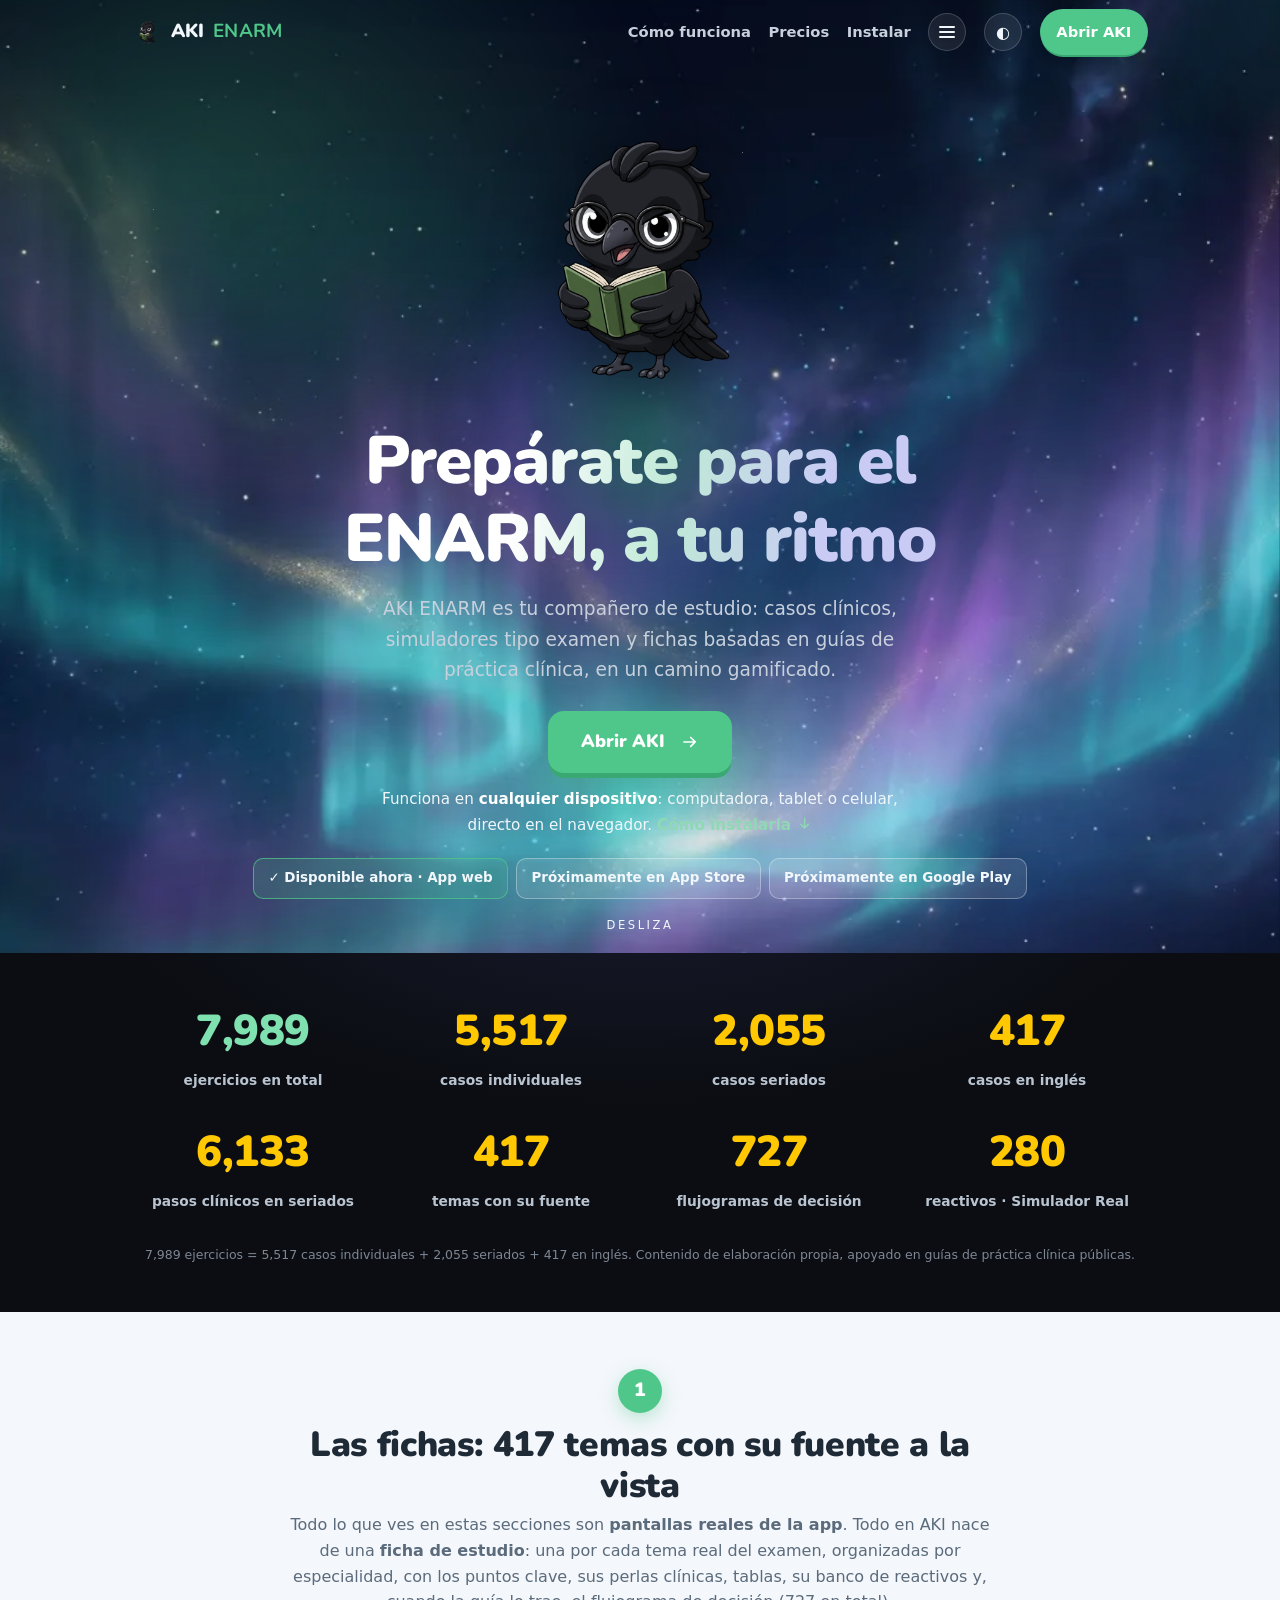
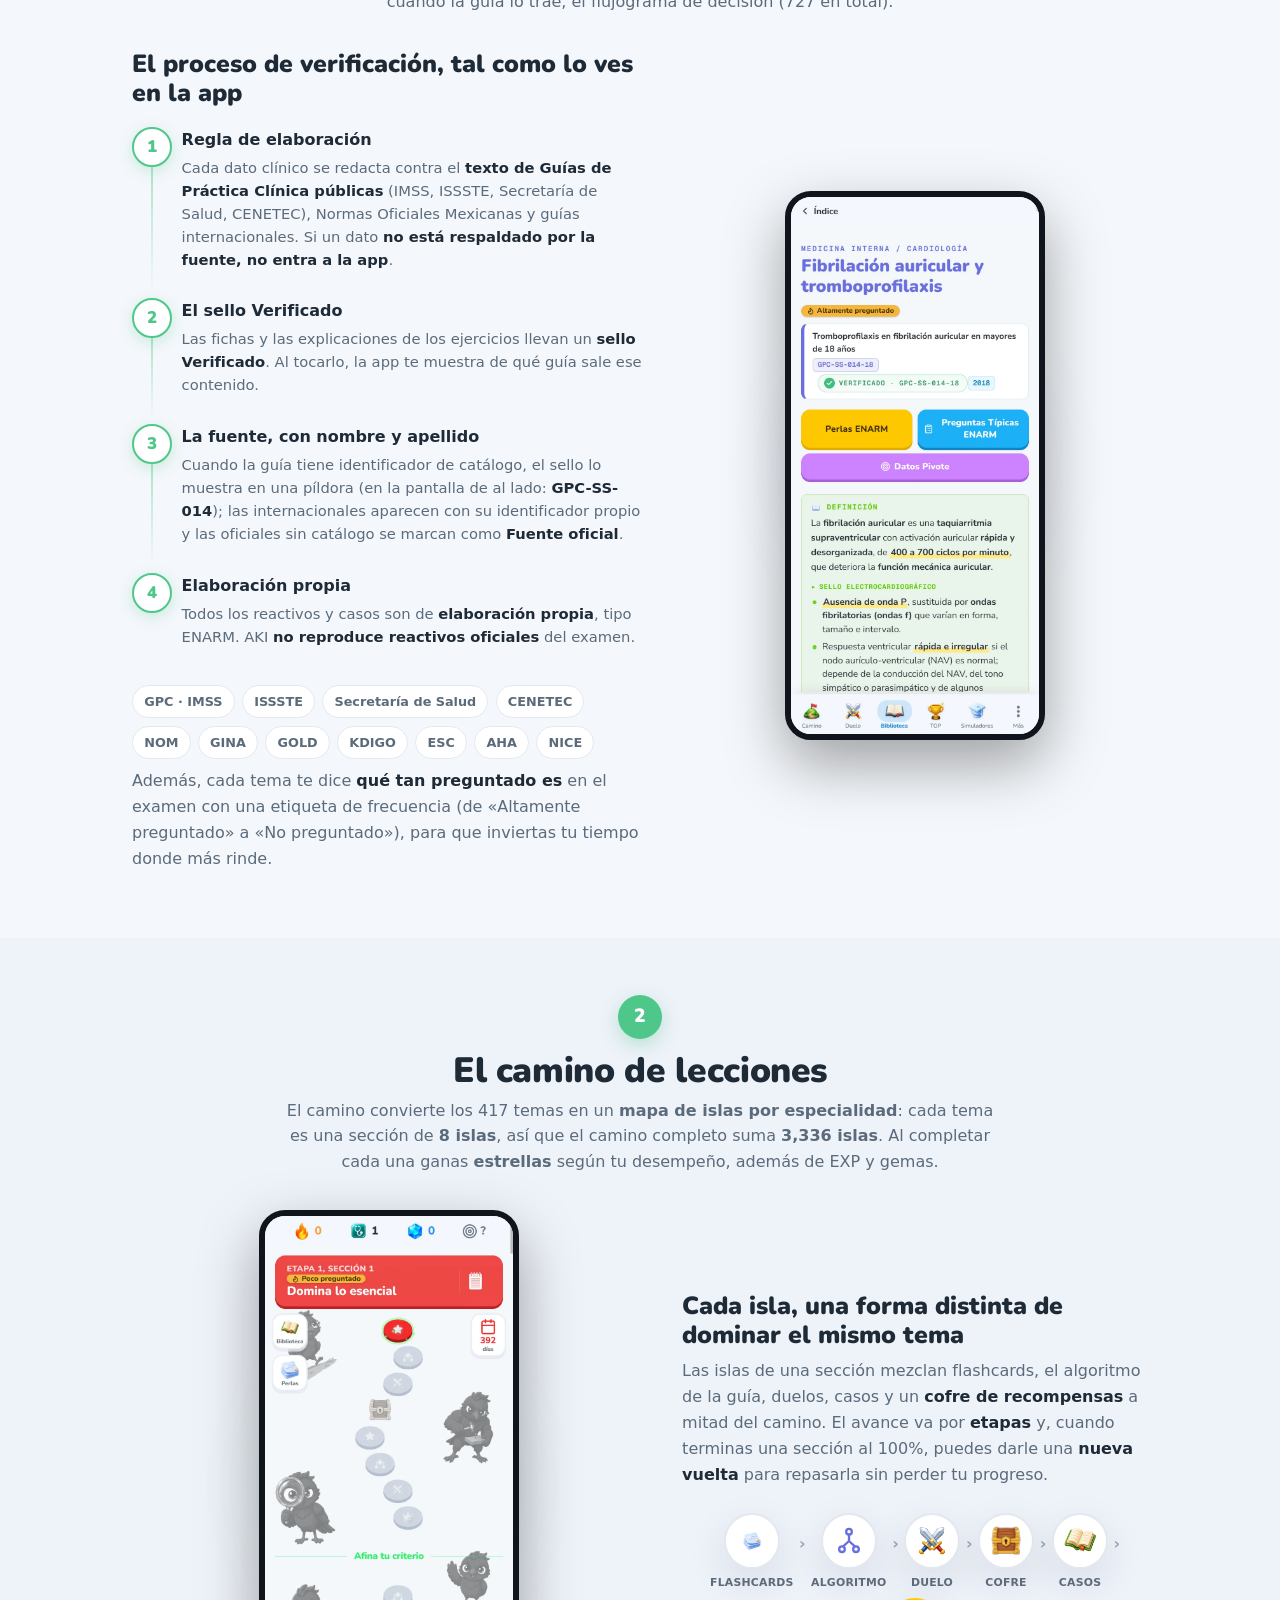
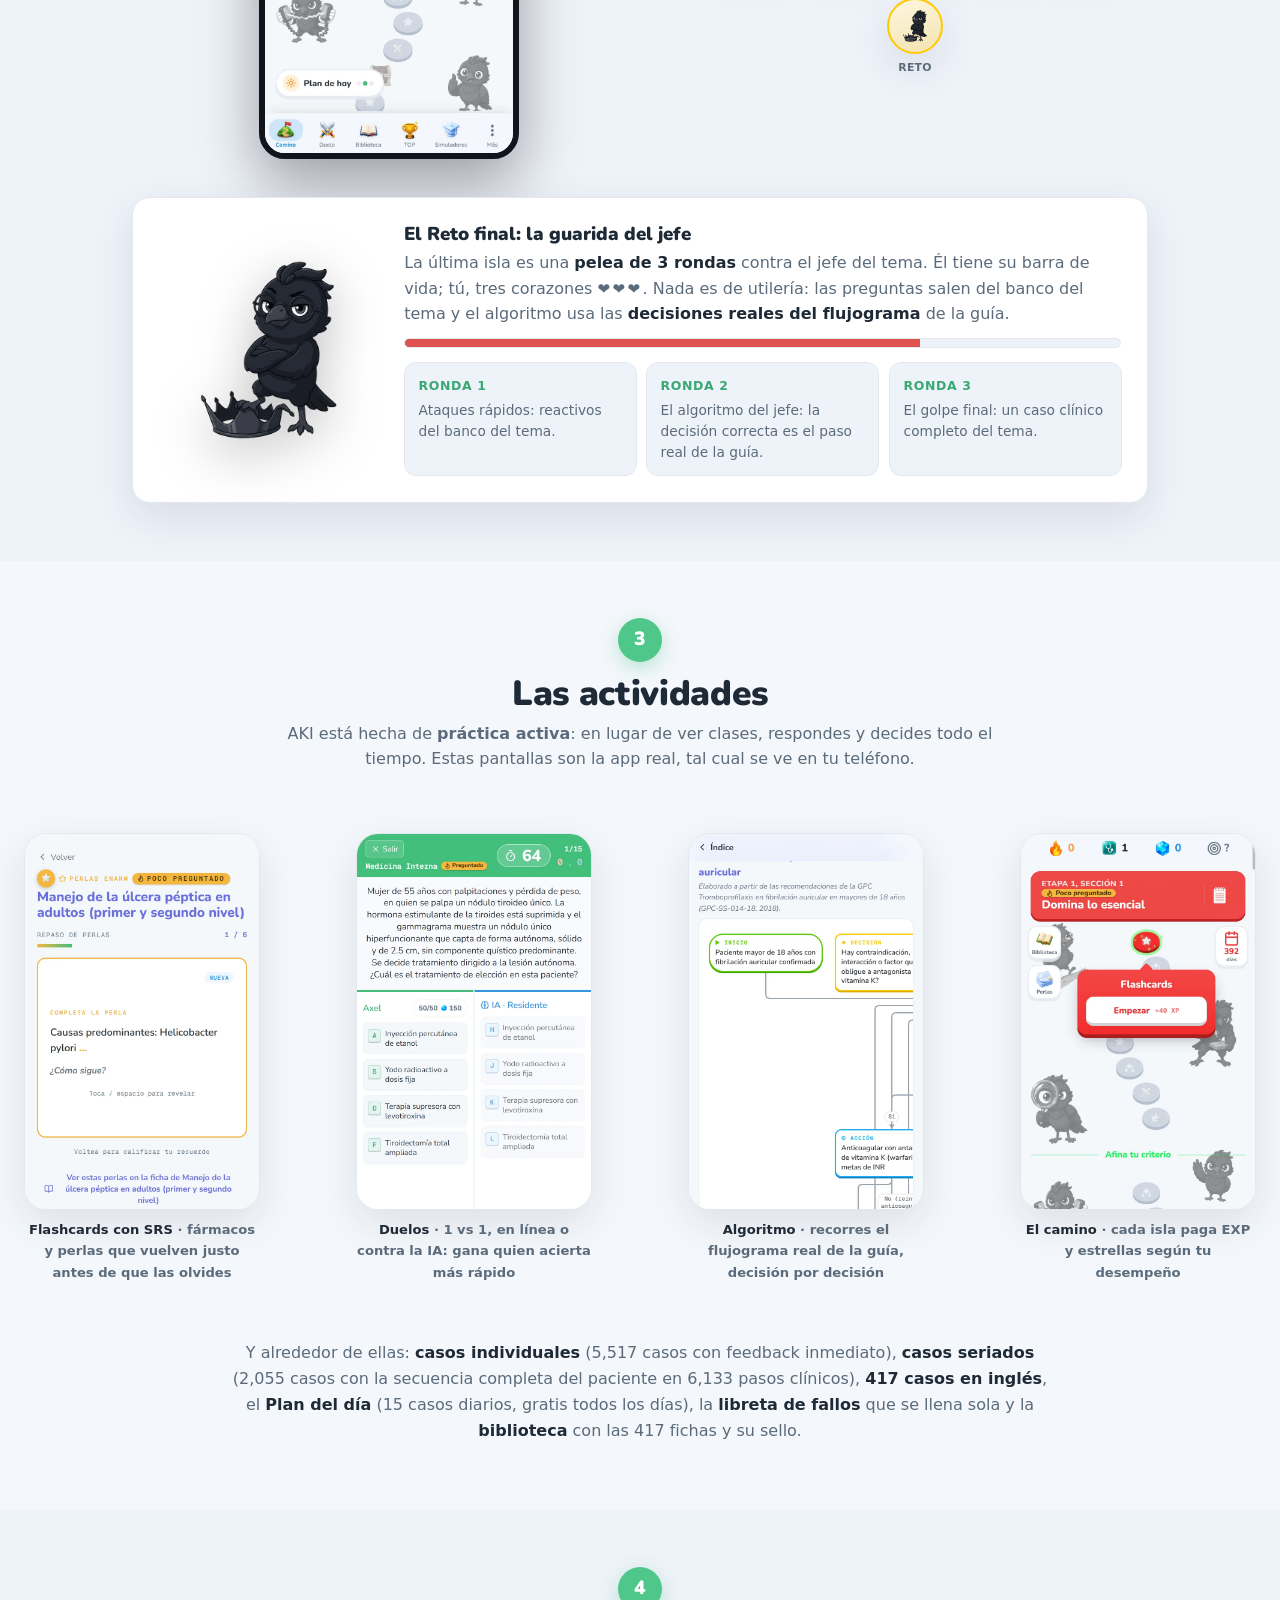
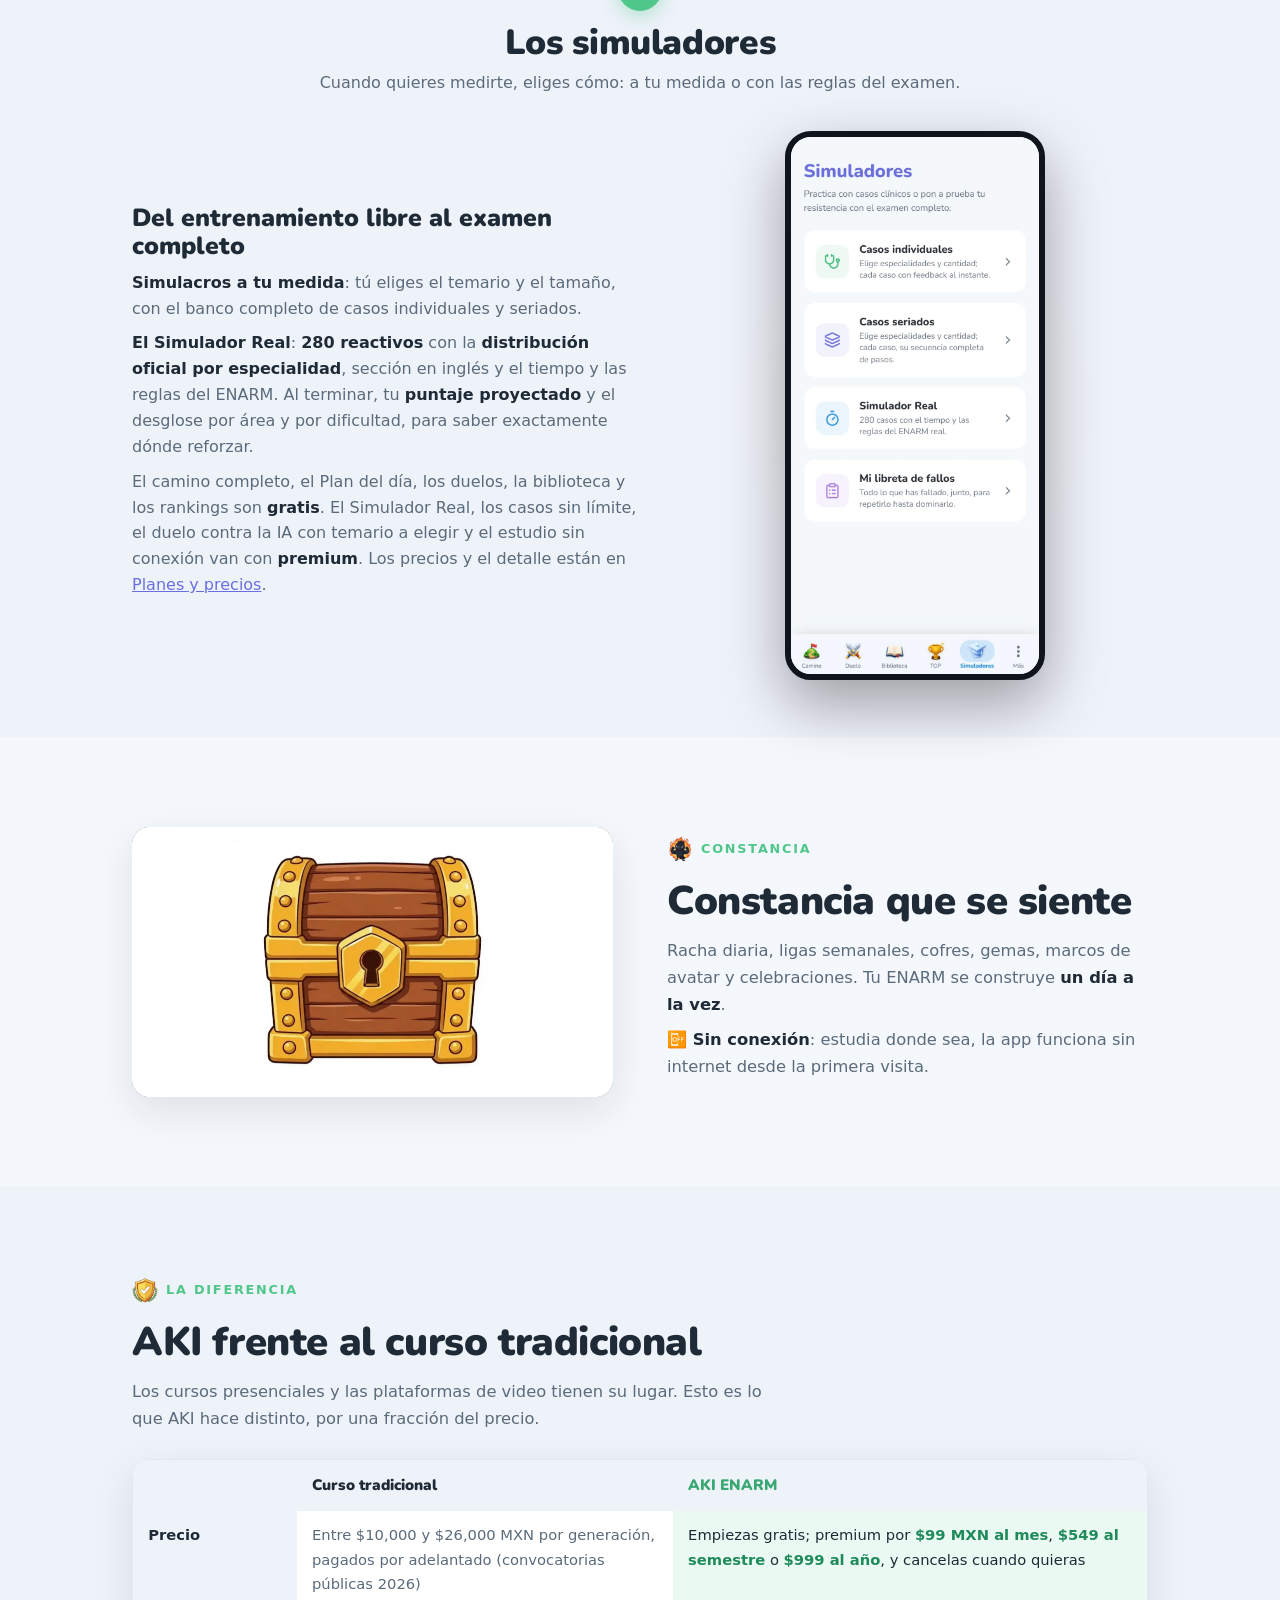
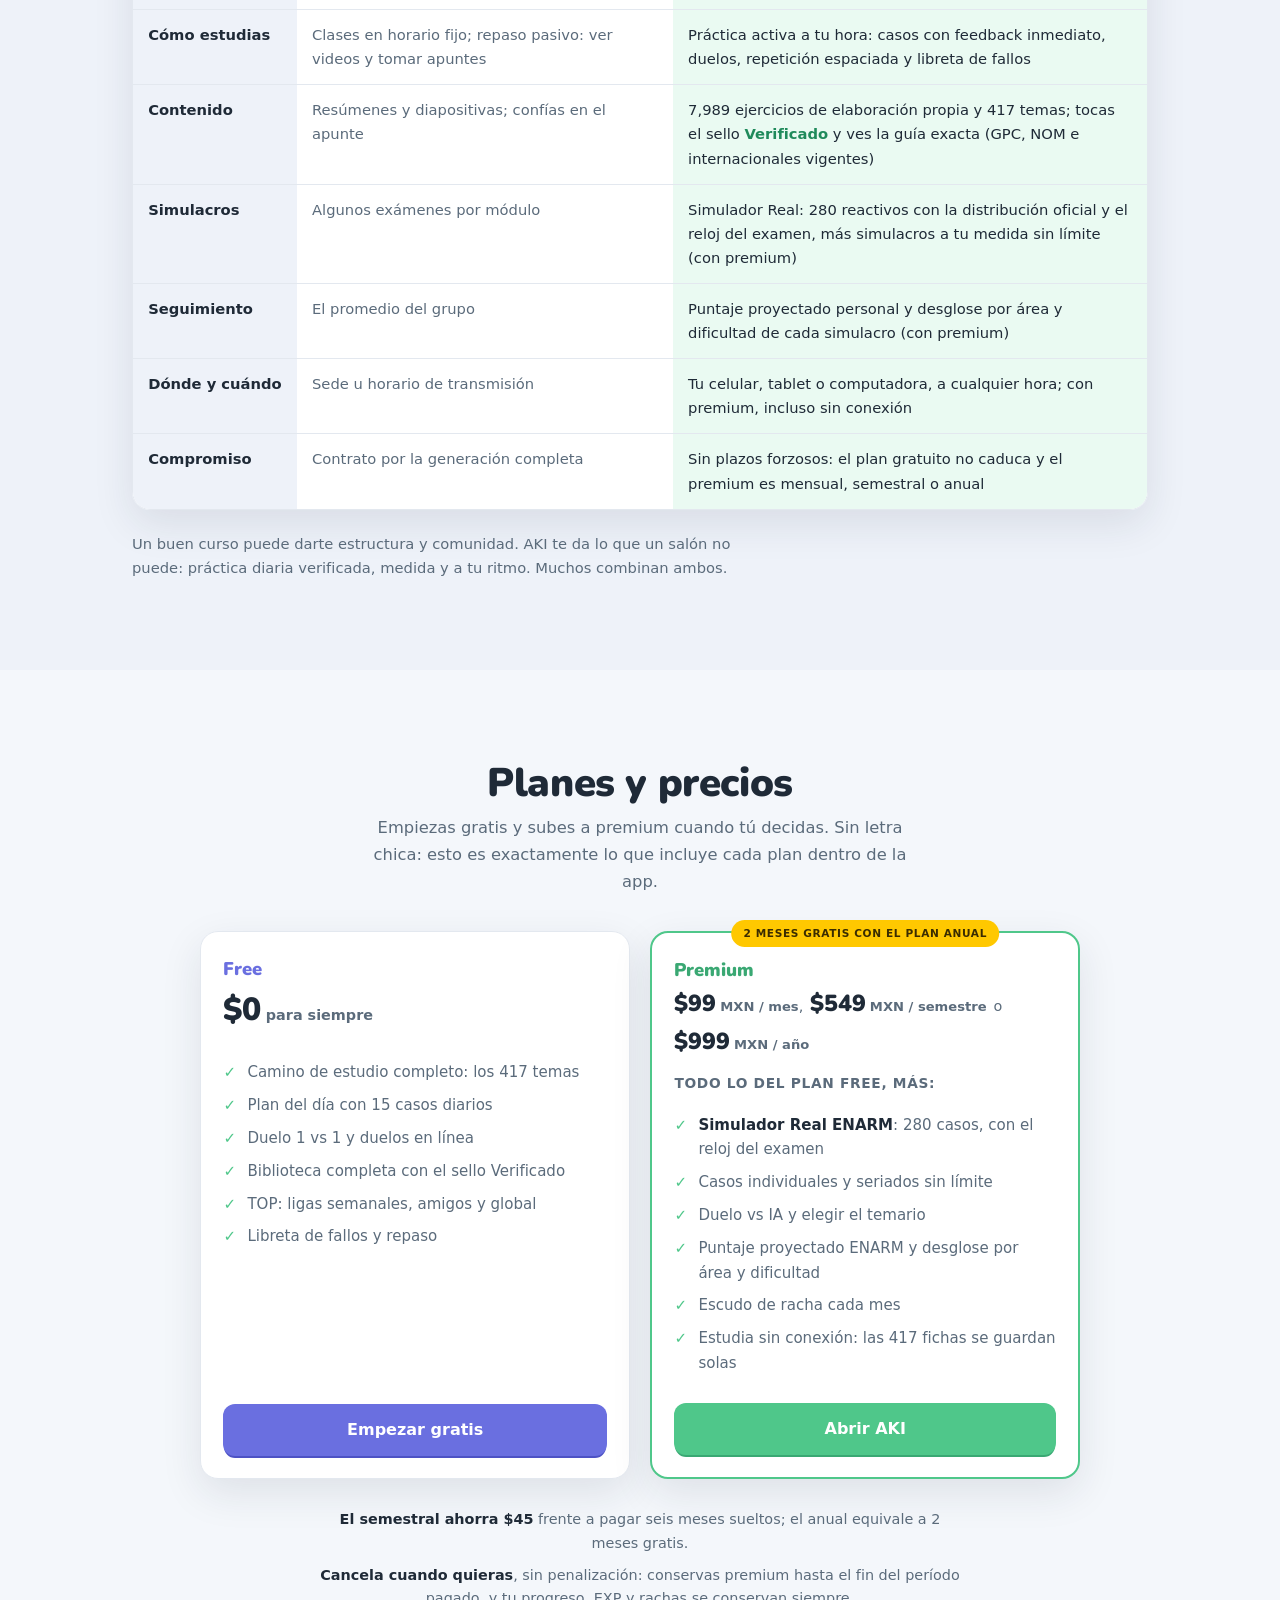
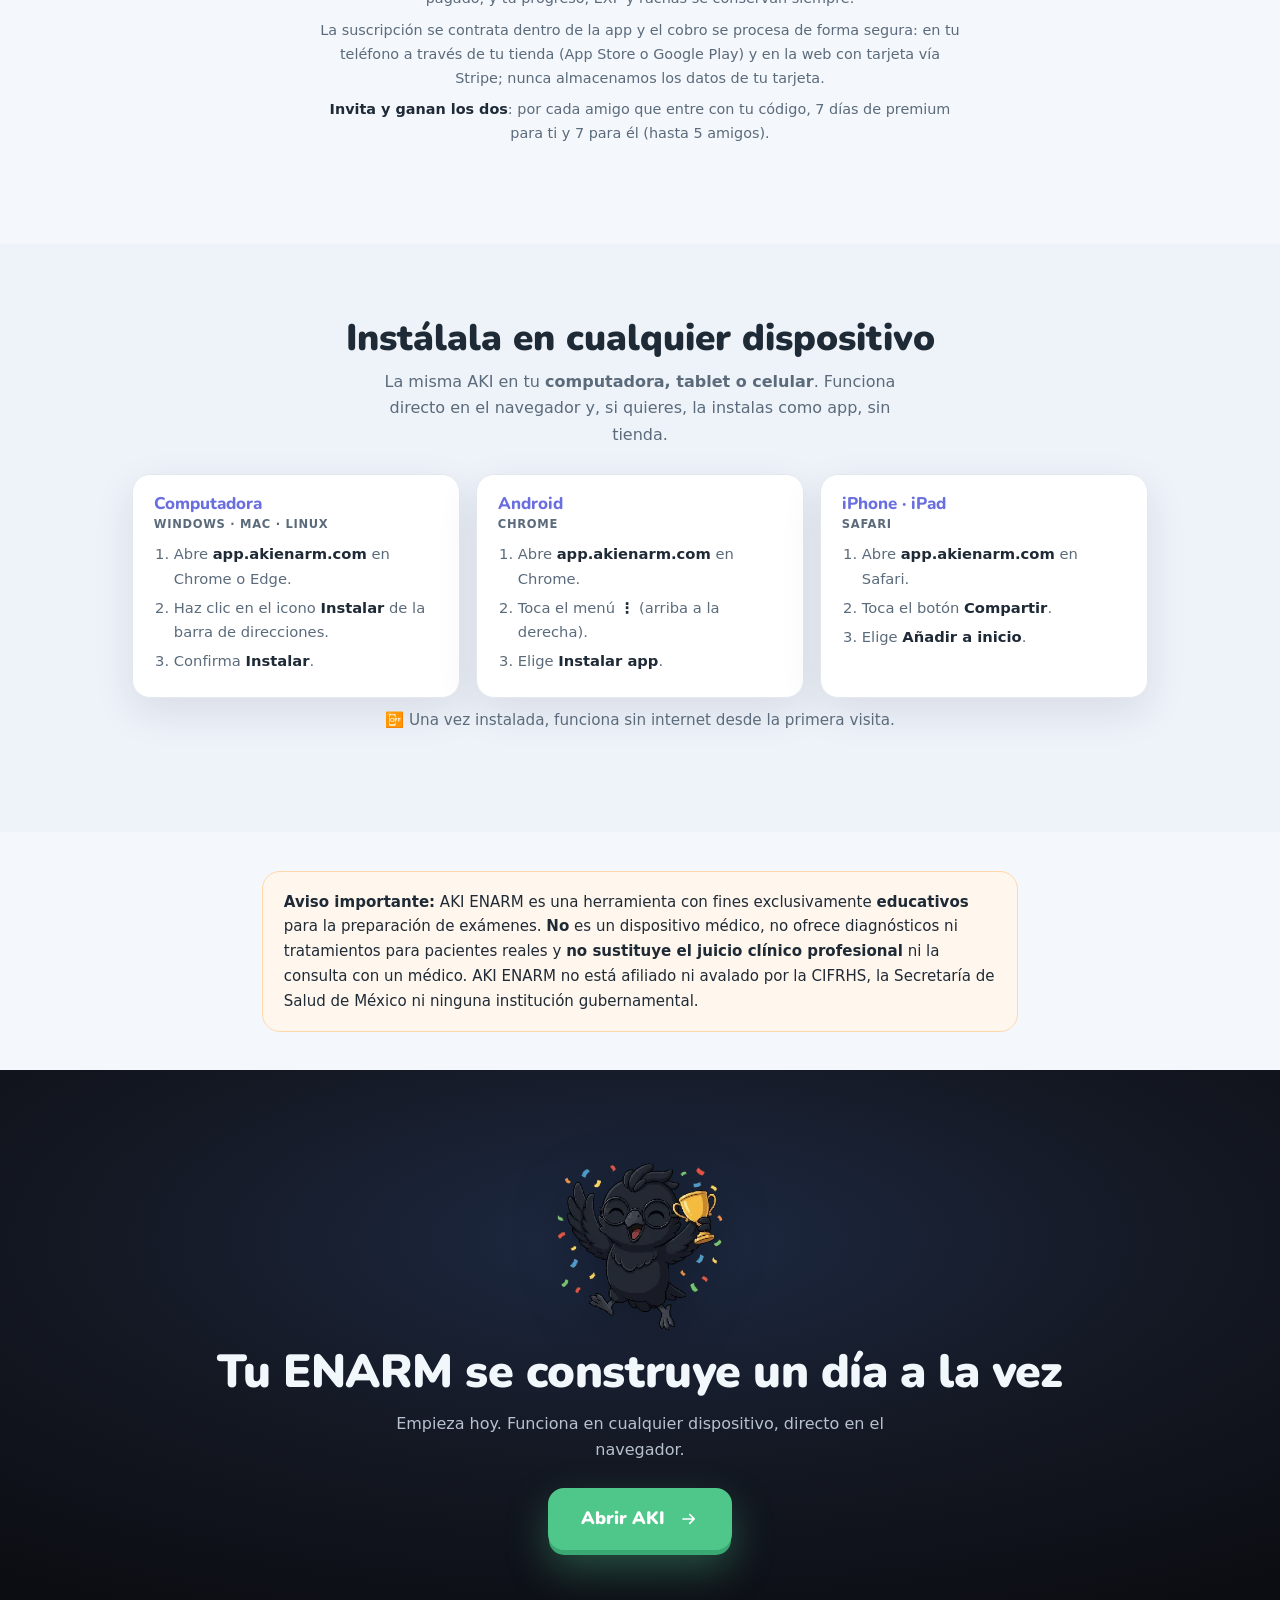
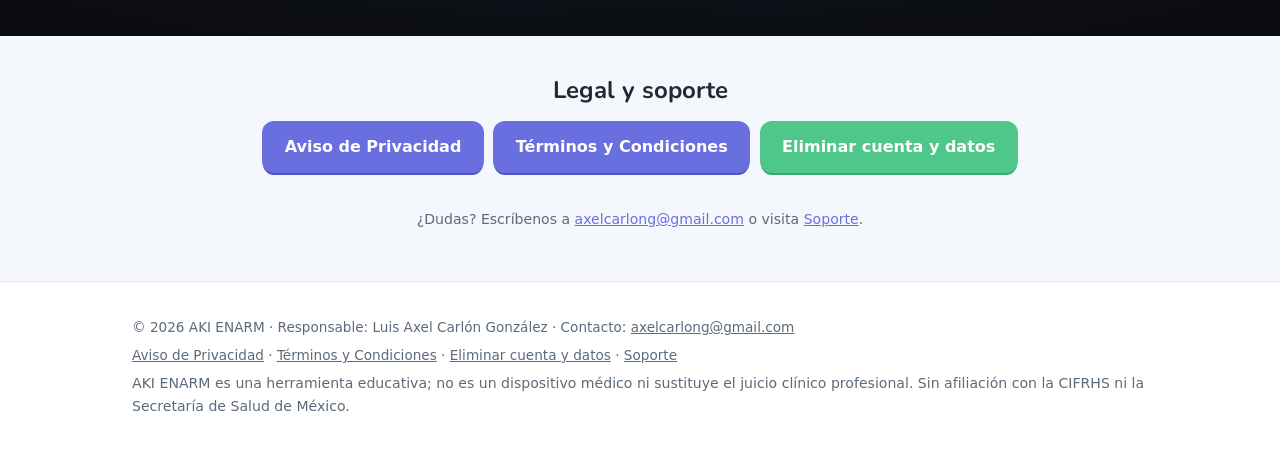
==== index.html @ 88b38cd4 "Fusion home + como-funciona en UN solo apartado (t138, acta de Axel) Su criterio: "quedo mas complet" ====
<!doctype html>
<html lang="es" class="sin-js">
<head>
<meta charset="utf-8">
<meta name="viewport" content="width=device-width, initial-scale=1">
<title>AKI ENARM · Prepárate para el ENARM con casos basados en evidencia</title>
<meta name="description" content="AKI ENARM es una app educativa para preparar el Examen Nacional de Aspirantes a Residencias Médicas (ENARM): 7,989 ejercicios verificados con guías de práctica clínica, simuladores y duelos. Empieza gratis; premium por $99 MXN al mes, $549 al semestre o $999 al año.">
<link rel="canonical" href="https://www.akienarm.com/">
<meta name="theme-color" content="#0b0d12">
<meta property="og:type" content="website">
<meta property="og:site_name" content="AKI ENARM">
<meta property="og:title" content="AKI ENARM · Prepárate para el ENARM, a tu ritmo">
<meta property="og:description" content="Casos clínicos, simuladores tipo examen y fichas basadas en guías de práctica clínica, en un camino gamificado.">
<meta property="og:url" content="https://www.akienarm.com/">
<meta property="og:image" content="https://www.akienarm.com/assets/og-image.jpg">
<meta property="og:image:width" content="1200">
<meta property="og:image:height" content="630">
<meta property="og:locale" content="es_MX">
<meta name="twitter:card" content="summary_large_image">
<meta name="twitter:title" content="AKI ENARM · Prepárate para el ENARM, a tu ritmo">
<meta name="twitter:description" content="Casos clínicos, simuladores tipo examen y fichas basadas en guías de práctica clínica, en un camino gamificado.">
<meta name="twitter:image" content="https://www.akienarm.com/assets/og-image.jpg">
<link rel="icon" href="/assets/favicon-48.png" type="image/png">
<link rel="apple-touch-icon" href="/assets/apple-touch-icon.png">
<link rel="preconnect" href="https://fonts.googleapis.com">
<link rel="preconnect" href="https://fonts.gstatic.com" crossorigin>
<link rel="stylesheet" href="https://fonts.googleapis.com/css2?family=Nunito:wght@800;900&display=swap" media="print" onload="this.media='all'">
<noscript><link rel="stylesheet" href="https://fonts.googleapis.com/css2?family=Nunito:wght@800;900&display=swap"></noscript>
<link rel="stylesheet" href="/styles.css">
<link rel="preload" as="image" href="/assets/aki-hero.webp" fetchpriority="high">
<script type="application/ld+json">
{
  "@context": "https://schema.org",
  "@type": "SoftwareApplication",
  "name": "AKI ENARM",
  "url": "https://www.akienarm.com/",
  "applicationCategory": "EducationalApplication",
  "operatingSystem": "Web",
  "inLanguage": "es-MX",
  "description": "App educativa para preparar el ENARM con casos clínicos, simuladores y fichas basadas en guías de práctica clínica. Plan gratuito; premium por $99 MXN al mes, $549 MXN al semestre o $999 MXN al año.",
  "author": { "@type": "Person", "name": "Luis Axel Carlón González", "email": "axelcarlong@gmail.com" },
  "offers": [
    { "@type": "Offer", "name": "Plan gratuito", "price": "0", "priceCurrency": "MXN", "description": "Camino de estudio con 417 temas, Plan del día con 15 casos diarios, duelos, biblioteca, rankings y libreta de fallos." },
    { "@type": "Offer", "name": "AKI Premium mensual", "price": "99", "priceCurrency": "MXN", "description": "Suscripción mensual: Simulador Real de 280 casos, casos sin límite, duelo vs IA, puntaje proyectado, escudo de racha y estudio sin conexión." },
    { "@type": "Offer", "name": "AKI Premium semestral", "price": "549", "priceCurrency": "MXN", "description": "Suscripción semestral: ahorra $45 MXN frente a seis meses del plan mensual." },
    { "@type": "Offer", "name": "AKI Premium anual", "price": "999", "priceCurrency": "MXN", "description": "Suscripción anual (equivale a 2 meses gratis frente al plan mensual)." }
  ]
}
</script>
</head>
<body>
<a class="skip-link" href="#contenido">Saltar al contenido</a>
<header class="site"><div class="wrap">
  <a class="brand" href="/"><img src="/assets/favicon-48.png" alt="" width="30" height="30">AKI <b>ENARM</b></a>
  <nav class="site">
    <a class="solo-desktop" href="#fichas">Cómo funciona</a>
    <a class="solo-desktop" href="#planes">Precios</a>
    <a class="solo-desktop" href="#instalar">Instalar</a>
    <div class="menu-soporte" id="menuSoporte">
      <button class="menu-btn" id="menuSoporteBtn" type="button" aria-haspopup="true" aria-expanded="false" aria-label="Menú del sitio"><span class="ham" aria-hidden="true"><i></i><i></i><i></i></span></button>
      <div class="menu-lista" role="menu" aria-label="Menú del sitio">
        <a role="menuitem" href="/#fichas">Cómo funciona</a>
        <a role="menuitem" href="/#planes">Precios</a>
        <a role="menuitem" href="/#instalar">Instalar</a>
        <div class="menu-sep" role="separator" aria-hidden="true"></div>
        <a role="menuitem" href="/soporte">Soporte</a>
        <a role="menuitem" href="/privacidad">Aviso de Privacidad</a>
        <a role="menuitem" href="/terminos">Términos y Condiciones</a>
        <a role="menuitem" href="/borrar-datos">Eliminar cuenta y datos</a>
      </div>
    </div>
    <button class="tema-btn" id="temaBtn" type="button" aria-label="Cambiar tema claro u oscuro">◐</button>
    <a class="cta-header" href="https://app.akienarm.com" target="_blank" rel="noopener">Abrir AKI</a>
  </nav>
  <div class="progreso" id="progreso"></div>
</div></header>

<main id="contenido">
  <!-- ============ HERO ============ -->
  <section class="hero" id="inicio">
    <img class="hero-nebulosa" id="nebulosa" alt="" aria-hidden="true" width="1920" height="815"
      src="/assets/nebulosa-960.webp"
      srcset="/assets/nebulosa-960.webp 960w, /assets/nebulosa-1920.webp 1920w"
      sizes="100vw" fetchpriority="low" decoding="async">
    <div class="hero-aurora"></div>
    <div class="hero-estrellas"></div>
    <div class="hero-particulas" aria-hidden="true">
      <i style="left:12%;width:5px;height:5px;background:rgba(255,255,255,.55);animation-duration:7.5s;animation-delay:0s"></i>
      <i style="left:22%;width:4px;height:4px;background:rgba(79,199,138,.55);animation-duration:9s;animation-delay:1.5s"></i>
      <i style="left:34%;width:6px;height:6px;background:rgba(106,111,224,.5);animation-duration:8s;animation-delay:.6s"></i>
      <i style="left:52%;width:3px;height:3px;background:rgba(255,255,255,.5);animation-duration:10s;animation-delay:2.2s"></i>
      <i style="left:68%;width:5px;height:5px;background:rgba(255,200,0,.45);animation-duration:8.5s;animation-delay:1s"></i>
      <i style="left:81%;width:4px;height:4px;background:rgba(106,111,224,.5);animation-duration:9.5s;animation-delay:.3s"></i>
      <i style="left:91%;width:3px;height:3px;background:rgba(255,255,255,.45);animation-duration:7s;animation-delay:2.8s"></i>
    </div>
    <div class="hero-glow"></div>
    <div class="hero-cursor-glow" id="cursorGlow" aria-hidden="true"></div>
    <div class="hero-contenido">
      <div class="hero-aki-wrap" id="akiWrap"><img class="hero-aki" src="/assets/aki-hero.webp" alt="AKI, la mascota de AKI ENARM" width="750" height="1000" fetchpriority="high"></div>
      <h1>Prepárate para el ENARM, a tu ritmo</h1>
      <p class="tag">AKI ENARM es tu compañero de estudio: casos clínicos, simuladores tipo examen y fichas basadas en guías de práctica clínica, en un camino gamificado.</p>
      <div class="hero-acciones">
        <a class="btn-hero" href="https://app.akienarm.com" target="_blank" rel="noopener">Abrir AKI<svg class="arr" viewBox="0 0 24 24" aria-hidden="true"><path d="M4 12h14m-5-6 6 6-6 6" fill="none" stroke="currentColor" stroke-width="2.2" stroke-linecap="round" stroke-linejoin="round"/></svg></a>
        <p class="anydev">Funciona en <b>cualquier dispositivo</b>: computadora, tablet o celular, directo en el navegador. <button class="jump" type="button" id="irInstalar">Cómo instalarla<svg class="arr" viewBox="0 0 24 24" aria-hidden="true"><path d="M12 4v14m-6-5 6 6 6-6" fill="none" stroke="currentColor" stroke-width="2.2" stroke-linecap="round" stroke-linejoin="round"/></svg></button></p>
        <div class="stores">
          <a class="store live" href="https://app.akienarm.com" target="_blank" rel="noopener">✓ Disponible ahora · App web</a>
          <span>Próximamente en App Store</span>
          <span>Próximamente en Google Play</span>
        </div>
      </div>
    </div>
    <div class="hero-cue" aria-hidden="true">Desliza</div>
  </section>

  <!-- ============ CIFRAS VERIFICADAS ============ -->
  <section class="cifras" aria-label="Cifras de contenido">
    <div class="wrap">
      <div class="cifra reveal cifra-total" style="--i:0"><b class="contador" data-fin="7989">0</b><span>ejercicios en total</span></div>
      <div class="cifra reveal" style="--i:1"><b class="contador" data-fin="5517">0</b><span>casos individuales</span></div>
      <div class="cifra reveal" style="--i:2"><b class="contador" data-fin="2055">0</b><span>casos seriados</span></div>
      <div class="cifra reveal" style="--i:3"><b class="contador" data-fin="417">0</b><span>casos en inglés</span></div>
      <div class="cifra reveal" style="--i:1"><b class="contador" data-fin="6133">0</b><span>pasos clínicos en seriados</span></div>
      <div class="cifra reveal" style="--i:2"><b class="contador" data-fin="417">0</b><span>temas con su fuente</span></div>
      <div class="cifra reveal" style="--i:3"><b class="contador" data-fin="727">0</b><span>flujogramas de decisión</span></div>
      <div class="cifra reveal" style="--i:4"><b class="contador" data-fin="280">0</b><span>reactivos · Simulador Real</span></div>
      <p class="nota reveal" style="--i:5">7,989 ejercicios = 5,517 casos individuales + 2,055 seriados + 417 en inglés. Contenido de elaboración propia, apoyado en guías de práctica clínica públicas.</p>
    </div>
  </section>

  <!-- ============ CÓMO FUNCIONA (t138: fusión de /como-funciona al home; pantallas reales) ============ -->
  <section class="cf-seccion" id="fichas">
    <span id="verificado" aria-hidden="true"></span>
    <div class="wrap">
      <div class="cf-kicker reveal">
        <span class="num" aria-hidden="true">1</span>
        <h2>Las fichas: 417 temas con su fuente a la vista</h2>
        <p>Todo lo que ves en estas secciones son <strong>pantallas reales de la app</strong>. Todo en AKI nace de una <strong>ficha de estudio</strong>: una por cada tema real del examen, organizadas por especialidad, con los puntos clave, sus perlas clínicas, tablas, su banco de reactivos y, cuando la guía lo trae, el flujograma de decisión (727 en total).</p>
      </div>
      <div class="cf-dual">
        <div class="cf-texto">
          <h3>El proceso de verificación, tal como lo ves en la app</h3>
          <ol class="cf-pasos">
            <li class="reveal"><span class="n" aria-hidden="true">1</span>
              <h4>Regla de elaboración</h4>
              <p>Cada dato clínico se redacta contra el <strong>texto de Guías de Práctica Clínica públicas</strong> (IMSS, ISSSTE, Secretaría de Salud, CENETEC), Normas Oficiales Mexicanas y guías internacionales. Si un dato <strong>no está respaldado por la fuente, no entra a la app</strong>.</p>
            </li>
            <li class="reveal" style="--i:1"><span class="n" aria-hidden="true">2</span>
              <h4>El sello Verificado</h4>
              <p>Las fichas y las explicaciones de los ejercicios llevan un <strong>sello Verificado</strong>. Al tocarlo, la app te muestra de qué guía sale ese contenido.</p>
            </li>
            <li class="reveal" style="--i:2"><span class="n" aria-hidden="true">3</span>
              <h4>La fuente, con nombre y apellido</h4>
              <p>Cuando la guía tiene identificador de catálogo, el sello lo muestra en una píldora (en la pantalla de al lado: <strong>GPC-SS-014</strong>); las internacionales aparecen con su identificador propio y las oficiales sin catálogo se marcan como <strong>Fuente oficial</strong>.</p>
            </li>
            <li class="reveal" style="--i:3"><span class="n" aria-hidden="true">4</span>
              <h4>Elaboración propia</h4>
              <p>Todos los reactivos y casos son de <strong>elaboración propia</strong>, tipo ENARM. AKI <strong>no reproduce reactivos oficiales</strong> del examen.</p>
            </li>
          </ol>
          <div class="chips reveal" style="--i:4">
            <span>GPC · IMSS</span><span>ISSSTE</span><span>Secretaría de Salud</span><span>CENETEC</span><span>NOM</span><span>GINA</span><span>GOLD</span><span>KDIGO</span><span>ESC</span><span>AHA</span><span>NICE</span>
          </div>
          <p class="reveal" style="--i:5">Además, cada tema te dice <strong>qué tan preguntado es</strong> en el examen con una etiqueta de frecuencia (de «Altamente preguntado» a «No preguntado»), para que inviertas tu tiempo donde más rinde.</p>
        </div>
        <div class="media reveal" style="--i:2">
          <div class="halo halo-violeta"></div>
          <img class="telefono tilt" src="/assets/cf-ficha.webp" alt="Pantalla real de una ficha de AKI: Fibrilación auricular con la píldora de su guía GPC-SS-014" loading="lazy" width="780" height="1688">
        </div>
      </div>
    </div>
  </section>

  <!-- ============ 2 · EL CAMINO ============ -->
  <section class="cf-seccion alt" id="camino">
    <div class="wrap">
      <div class="cf-kicker reveal">
        <span class="num" aria-hidden="true">2</span>
        <h2>El camino de lecciones</h2>
        <p>El camino convierte los 417 temas en un <strong>mapa de islas por especialidad</strong>: cada tema es una sección de <strong>8 islas</strong>, así que el camino completo suma <strong>3,336 islas</strong>. Al completar cada una ganas <strong>estrellas</strong> según tu desempeño, además de EXP y gemas.</p>
      </div>
      <div class="cf-dual invertida">
        <div class="cf-texto">
          <h3>Cada isla, una forma distinta de dominar el mismo tema</h3>
          <p>Las islas de una sección mezclan flashcards, el algoritmo de la guía, duelos, casos y un <strong>cofre de recompensas</strong> a mitad del camino. El avance va por <strong>etapas</strong> y, cuando terminas una sección al 100%, puedes darle una <strong>nueva vuelta</strong> para repasarla sin perder tu progreso.</p>
          <div class="cf-islas" aria-label="Las islas de una sección del camino">
            <div class="cf-isla reveal"><span class="nodo"><img src="/assets/icon-flashcards.webp" alt="" width="34" height="34" loading="lazy"></span><small>Flashcards</small></div>
            <span class="cf-flecha" aria-hidden="true">›</span>
            <div class="cf-isla reveal" style="--i:1"><span class="nodo"><svg viewBox="0 0 24 24" fill="none" stroke="#6A6FE0" stroke-width="2" aria-hidden="true"><circle cx="12" cy="4" r="2.4"/><circle cx="6" cy="19" r="2.4"/><circle cx="18" cy="19" r="2.4"/><path d="M12 6.5V12M12 12l-5 4.6M12 12l5 4.6"/></svg></span><small>Algoritmo</small></div>
            <span class="cf-flecha" aria-hidden="true">›</span>
            <div class="cf-isla reveal" style="--i:2"><span class="nodo"><img src="/assets/icon-duelo.webp" alt="" width="34" height="34" loading="lazy"></span><small>Duelo</small></div>
            <span class="cf-flecha" aria-hidden="true">›</span>
            <div class="cf-isla reveal" style="--i:3"><span class="nodo"><img src="/assets/cofre-cerrado.webp" alt="" width="34" height="34" loading="lazy"></span><small>Cofre</small></div>
            <span class="cf-flecha" aria-hidden="true">›</span>
            <div class="cf-isla reveal" style="--i:4"><span class="nodo"><img src="/assets/libro-3d.webp" alt="" width="34" height="34" loading="lazy"></span><small>Casos</small></div>
            <span class="cf-flecha" aria-hidden="true">›</span>
            <div class="cf-isla jefe reveal" style="--i:5"><span class="nodo"><img src="/assets/cf-boss.webp" alt="" width="34" height="34" loading="lazy"></span><small>Reto</small></div>
          </div>
        </div>
        <div class="media reveal" style="--i:2">
          <div class="halo halo-verde"></div>
          <img class="telefono tilt" src="/assets/cf-camino.webp" alt="Pantalla real del camino de AKI: islas de la sección con el cofre, los atajos y el plan de hoy" loading="lazy" width="780" height="1688">
        </div>
      </div>

      <div class="cf-boss reveal">
        <div class="arte"><img src="/assets/cf-boss.webp" alt="AKI, el jefe del tema, con su corona" loading="lazy" width="512" height="512"></div>
        <div>
          <h3 style="font-family:var(--fuente-display); font-weight:900; margin:0 0 .3rem">El Reto final: la guarida del jefe</h3>
          <p style="color:var(--soft); margin:.3rem 0 0; line-height:1.6">La última isla es una <strong style="color:var(--ink)">pelea de 3 rondas</strong> contra el jefe del tema. Él tiene su barra de vida; tú, tres corazones <span class="cf-corazones" aria-hidden="true">❤️❤️❤️</span>. Nada es de utilería: las preguntas salen del banco del tema y el algoritmo usa las <strong style="color:var(--ink)">decisiones reales del flujograma</strong> de la guía.</p>
          <div class="cf-vida" role="img" aria-label="Barra de vida del jefe al 72 por ciento"></div>
          <div class="cf-rondas">
            <div class="ronda reveal"><b>Ronda 1</b><p>Ataques rápidos: reactivos del banco del tema.</p></div>
            <div class="ronda reveal" style="--i:1"><b>Ronda 2</b><p>El algoritmo del jefe: la decisión correcta es el paso real de la guía.</p></div>
            <div class="ronda reveal" style="--i:2"><b>Ronda 3</b><p>El golpe final: un caso clínico completo del tema.</p></div>
          </div>
        </div>
      </div>
    </div>
  </section>

  <!-- ============ 3 · ACTIVIDADES ============ -->
  <section class="cf-seccion" id="actividades">
    <span id="duelos" aria-hidden="true"></span>
    <div class="wrap">
      <div class="cf-kicker reveal">
        <span class="num" aria-hidden="true">3</span>
        <h2>Las actividades</h2>
        <p>AKI está hecha de <strong>práctica activa</strong>: en lugar de ver clases, respondes y decides todo el tiempo. Estas pantallas son la app real, tal cual se ve en tu teléfono.</p>
      </div>
      <div class="cf-carrusel" role="list" aria-label="Pantallas reales de las actividades">
        <figure class="cf-slide reveal" role="listitem">
          <img src="/assets/cf-flashcards.webp" alt="Pantalla real de las perlas: completa la perla con repetición espaciada" loading="lazy" width="780" height="1250">
          <figcaption><b>Flashcards con SRS</b> · fármacos y perlas que vuelven justo antes de que las olvides</figcaption>
        </figure>
        <figure class="cf-slide reveal" style="--i:1" role="listitem">
          <img src="/assets/cf-duelo.webp" alt="Pantalla real de un duelo contra la IA: el caso clínico arriba y las dos mitades de la pantalla" loading="lazy" width="780" height="1250">
          <figcaption><b>Duelos</b> · 1 vs 1, en línea o contra la IA: gana quien acierta más rápido</figcaption>
        </figure>
        <figure class="cf-slide reveal" style="--i:2" role="listitem">
          <img src="/assets/cf-flujograma.webp" alt="Pantalla real del flujograma de decisión de una guía dentro de la ficha" loading="lazy" width="780" height="1250">
          <figcaption><b>Algoritmo</b> · recorres el flujograma real de la guía, decisión por decisión</figcaption>
        </figure>
        <figure class="cf-slide reveal" style="--i:3" role="listitem">
          <img src="/assets/cf-isla.webp" alt="Pantalla real del camino con una isla abierta y su botón de empezar con XP" loading="lazy" width="780" height="1250">
          <figcaption><b>El camino</b> · cada isla paga EXP y estrellas según tu desempeño</figcaption>
        </figure>
      </div>
      <div class="cf-texto reveal" style="max-width:820px; margin:1.4rem auto 0">
        <p style="text-align:center">Y alrededor de ellas: <strong>casos individuales</strong> (5,517 casos con feedback inmediato), <strong>casos seriados</strong> (2,055 casos con la secuencia completa del paciente en 6,133 pasos clínicos), <strong>417 casos en inglés</strong>, el <strong>Plan del día</strong> (15 casos diarios, gratis todos los días), la <strong>libreta de fallos</strong> que se llena sola y la <strong>biblioteca</strong> con las 417 fichas y su sello.</p>
      </div>
    </div>
  </section>

  <!-- ============ 4 · SIMULADORES ============ -->
  <section class="cf-seccion alt" id="simuladores">
    <div class="wrap">
      <div class="cf-kicker reveal">
        <span class="num" aria-hidden="true">4</span>
        <h2>Los simuladores</h2>
        <p>Cuando quieres medirte, eliges cómo: a tu medida o con las reglas del examen.</p>
      </div>
      <div class="cf-dual">
        <div class="cf-texto">
          <h3>Del entrenamiento libre al examen completo</h3>
          <p><strong>Simulacros a tu medida</strong>: tú eliges el temario y el tamaño, con el banco completo de casos individuales y seriados.</p>
          <p><strong>El Simulador Real</strong>: <strong>280 reactivos</strong> con la <strong>distribución oficial por especialidad</strong>, sección en inglés y el tiempo y las reglas del ENARM. Al terminar, tu <strong>puntaje proyectado</strong> y el desglose por área y por dificultad, para saber exactamente dónde reforzar.</p>
          <p>El camino completo, el Plan del día, los duelos, la biblioteca y los rankings son <strong>gratis</strong>. El Simulador Real, los casos sin límite, el duelo contra la IA con temario a elegir y el estudio sin conexión van con <strong>premium</strong>. Los precios y el detalle están en <a href="/#planes">Planes y precios</a>.</p>
        </div>
        <div class="media reveal" style="--i:1">
          <div class="halo halo-oro"></div>
          <img class="telefono tilt" src="/assets/cf-simuladores.webp" alt="Pantalla real del hub de simuladores: casos individuales, seriados, Simulador Real y libreta de fallos" loading="lazy" width="780" height="1688">
        </div>
      </div>
    </div>
  </section>

  <!-- ============ FEATURE: CONSTANCIA + VIDEO ============ -->
  <section class="feature" id="constancia">
    <div class="wrap">
      <div class="media reveal">
        <div class="video-marco" id="videoMarco">
          <video class="video-cofre" id="videoCofre" muted loop playsinline preload="none" poster="/assets/cofre-poster.webp" width="960" height="540" aria-label="Cofre de recompensas de AKI ENARM">
            <source data-src="/assets/video-cofre.mp4" type="video/mp4">
          </video>
          <img class="video-poster" src="/assets/cofre-poster.webp" alt="" aria-hidden="true" width="960" height="540" loading="lazy" decoding="async">
        </div>
      </div>
      <div class="texto">
        <span class="eyebrow reveal" style="--i:0"><img src="/assets/aki-racha.webp" alt="" width="26" height="26" loading="lazy">Constancia</span>
        <h2 class="reveal" style="--i:1">Constancia que se siente</h2>
        <p class="reveal" style="--i:2">Racha diaria, ligas semanales, cofres, gemas, marcos de avatar y celebraciones. Tu ENARM se construye <strong>un día a la vez</strong>.</p>
        <p class="reveal" style="--i:3"><strong>📴 Sin conexión</strong>: estudia donde sea, la app funciona sin internet desde la primera visita.</p>
      </div>
    </div>
  </section>

  <!-- ============ COMPARATIVA: AKI vs curso tradicional (t110) ============ -->
  <section class="comparativa" id="comparativa">
    <div class="wrap">
      <span class="eyebrow reveal" style="--i:0"><img src="/assets/sello-escudo.webp" alt="" width="26" height="26" loading="lazy">La diferencia</span>
      <h2 class="reveal" style="--i:1">AKI frente al curso tradicional</h2>
      <p class="intro reveal" style="--i:2">Los cursos presenciales y las plataformas de video tienen su lugar. Esto es lo que AKI hace distinto, por una fracción del precio.</p>
      <div class="tabla-scroll reveal" style="--i:3">
        <table class="tabla-comparativa">
          <thead><tr><th scope="col"><span class="visually-hidden">Aspecto</span></th><th scope="col">Curso tradicional</th><th scope="col" class="col-aki">AKI ENARM</th></tr></thead>
          <tbody>
            <tr><th scope="row">Precio</th><td>Entre $10,000 y $26,000 MXN por generación, pagados por adelantado (convocatorias públicas 2026)</td><td class="col-aki">Empiezas gratis; premium por <b>$99 MXN al mes</b>, <b>$549 al semestre</b> o <b>$999 al año</b>, y cancelas cuando quieras</td></tr>
            <tr><th scope="row">Cómo estudias</th><td>Clases en horario fijo; repaso pasivo: ver videos y tomar apuntes</td><td class="col-aki">Práctica activa a tu hora: casos con feedback inmediato, duelos, repetición espaciada y libreta de fallos</td></tr>
            <tr><th scope="row">Contenido</th><td>Resúmenes y diapositivas; confías en el apunte</td><td class="col-aki">7,989 ejercicios de elaboración propia y 417 temas; tocas el sello <b>Verificado</b> y ves la guía exacta (GPC, NOM e internacionales vigentes)</td></tr>
            <tr><th scope="row">Simulacros</th><td>Algunos exámenes por módulo</td><td class="col-aki">Simulador Real: 280 reactivos con la distribución oficial y el reloj del examen, más simulacros a tu medida sin límite (con premium)</td></tr>
            <tr><th scope="row">Seguimiento</th><td>El promedio del grupo</td><td class="col-aki">Puntaje proyectado personal y desglose por área y dificultad de cada simulacro (con premium)</td></tr>
            <tr><th scope="row">Dónde y cuándo</th><td>Sede u horario de transmisión</td><td class="col-aki">Tu celular, tablet o computadora, a cualquier hora; con premium, incluso sin conexión</td></tr>
            <tr><th scope="row">Compromiso</th><td>Contrato por la generación completa</td><td class="col-aki">Sin plazos forzosos: el plan gratuito no caduca y el premium es mensual, semestral o anual</td></tr>
          </tbody>
        </table>
      </div>
      <p class="nota-comparativa reveal" style="--i:4">Un buen curso puede darte estructura y comunidad. AKI te da lo que un salón no puede: práctica diaria verificada, medida y a tu ritmo. Muchos combinan ambos.</p>
    </div>
  </section>

  <!-- ============ PLANES Y PRECIOS (t110; paridad con la pantalla de Suscripción de la app) ============ -->
  <section class="planes" id="planes">
    <div class="wrap">
      <h2 class="reveal">Planes y precios</h2>
      <p class="intro reveal" style="--i:1">Empiezas gratis y subes a premium cuando tú decidas. Sin letra chica: esto es exactamente lo que incluye cada plan dentro de la app.</p>
      <div class="planes-grid">
        <div class="plan reveal" style="--i:2">
          <h3>Free</h3>
          <p class="plan-precio"><b>$0</b><span> para siempre</span></p>
          <ul>
            <li>Camino de estudio completo: los 417 temas</li>
            <li>Plan del día con 15 casos diarios</li>
            <li>Duelo 1 vs 1 y duelos en línea</li>
            <li>Biblioteca completa con el sello Verificado</li>
            <li>TOP: ligas semanales, amigos y global</li>
            <li>Libreta de fallos y repaso</li>
          </ul>
          <a class="btn alt" href="https://app.akienarm.com" target="_blank" rel="noopener">Empezar gratis</a>
        </div>
        <div class="plan premium reveal" style="--i:3">
          <span class="plan-badge">2 meses gratis con el plan anual</span>
          <h3>Premium</h3>
          <p class="plan-precio tres"><b>$99</b><span> MXN / mes</span><em>, </em><b>$549</b><span> MXN / semestre</span><em> o </em><b>$999</b><span> MXN / año</span></p>
          <p class="plan-sub">Todo lo del plan free, más:</p>
          <ul>
            <li><strong>Simulador Real ENARM</strong>: 280 casos, con el reloj del examen</li>
            <li>Casos individuales y seriados sin límite</li>
            <li>Duelo vs IA y elegir el temario</li>
            <li>Puntaje proyectado ENARM y desglose por área y dificultad</li>
            <li>Escudo de racha cada mes</li>
            <li>Estudia sin conexión: las 417 fichas se guardan solas</li>
          </ul>
          <a class="btn" href="https://app.akienarm.com" target="_blank" rel="noopener">Abrir AKI</a>
        </div>
      </div>
      <div class="planes-notas reveal" style="--i:4">
        <p><strong>El semestral ahorra $45</strong> frente a pagar seis meses sueltos; el anual equivale a 2 meses gratis.</p>
        <p><strong>Cancela cuando quieras</strong>, sin penalización: conservas premium hasta el fin del período pagado, y tu progreso, EXP y rachas se conservan siempre.</p>
        <p>La suscripción se contrata dentro de la app y el cobro se procesa de forma segura: en tu teléfono a través de tu tienda (App Store o Google Play) y en la web con tarjeta vía Stripe; nunca almacenamos los datos de tu tarjeta.</p>
        <p><strong>Invita y ganan los dos</strong>: por cada amigo que entre con tu código, 7 días de premium para ti y 7 para él (hasta 5 amigos).</p>
      </div>
    </div>
  </section>

  <!-- ============ INSTALACION ============ -->
  <section class="instalar" id="instalar">
    <div class="wrap">
      <h2 class="reveal">Instálala en cualquier dispositivo</h2>
      <p class="reveal" style="--i:1">La misma AKI en tu <b>computadora, tablet o celular</b>. Funciona directo en el navegador y, si quieres, la instalas como app, sin tienda.</p>
      <div class="pasos">
        <div class="paso reveal" style="--i:0">
          <h3>Computadora</h3>
          <p class="os">Windows · Mac · Linux</p>
          <ol>
            <li>Abre <b>app.akienarm.com</b> en Chrome o Edge.</li>
            <li>Haz clic en el icono <b>Instalar</b> de la barra de direcciones.</li>
            <li>Confirma <b>Instalar</b>.</li>
          </ol>
        </div>
        <div class="paso reveal" style="--i:1">
          <h3>Android</h3>
          <p class="os">Chrome</p>
          <ol>
            <li>Abre <b>app.akienarm.com</b> en Chrome.</li>
            <li>Toca el menú <b>⋮</b> (arriba a la derecha).</li>
            <li>Elige <b>Instalar app</b>.</li>
          </ol>
        </div>
        <div class="paso reveal" style="--i:2">
          <h3>iPhone · iPad</h3>
          <p class="os">Safari</p>
          <ol>
            <li>Abre <b>app.akienarm.com</b> en Safari.</li>
            <li>Toca el botón <b>Compartir</b>.</li>
            <li>Elige <b>Añadir a inicio</b>.</li>
          </ol>
        </div>
      </div>
      <p class="offline-nota reveal">📴 Una vez instalada, funciona sin internet desde la primera visita.</p>
    </div>
  </section>

  <!-- ============ AVISO ============ -->
  <div class="wrap-angosto">
    <div class="aviso reveal">
      <strong>Aviso importante:</strong> AKI ENARM es una herramienta con fines exclusivamente <strong>educativos</strong> para la preparación de exámenes. <strong>No</strong> es un dispositivo médico, no ofrece diagnósticos ni tratamientos para pacientes reales y <strong>no sustituye el juicio clínico profesional</strong> ni la consulta con un médico. AKI ENARM no está afiliado ni avalado por la CIFRHS, la Secretaría de Salud de México ni ninguna institución gubernamental.
    </div>
  </div>

  <!-- ============ CIERRE ============ -->
  <section class="cierre">
    <img class="pose reveal" src="/assets/aki-victoria.webp" alt="AKI celebrando con un trofeo" loading="lazy" width="320" height="320">
    <h2 class="reveal" style="--i:1">Tu ENARM se construye un día a la vez</h2>
    <p class="reveal" style="--i:2">Empieza hoy. Funciona en cualquier dispositivo, directo en el navegador.</p>
    <div class="reveal" style="--i:3"><a class="btn-hero" href="https://app.akienarm.com" target="_blank" rel="noopener">Abrir AKI<svg class="arr" viewBox="0 0 24 24" aria-hidden="true"><path d="M4 12h14m-5-6 6 6-6 6" fill="none" stroke="currentColor" stroke-width="2.2" stroke-linecap="round" stroke-linejoin="round"/></svg></a></div>
  </section>

  <!-- ============ LEGAL ============ -->
  <div class="wrap" id="legal">
    <h2 class="reveal" style="text-align:center; margin:2.6rem 0 1rem; font-size:1.5rem">Legal y soporte</h2>
    <p class="legal-botones reveal" style="--i:1">
      <a class="btn alt" href="/privacidad">Aviso de Privacidad</a>
      <a class="btn alt" href="/terminos">Términos y Condiciones</a>
      <a class="btn" href="/borrar-datos">Eliminar cuenta y datos</a>
    </p>
    <p class="muted" style="text-align:center; margin-top:-1.4rem; padding-bottom:2.2rem">¿Dudas? Escríbenos a <a href="mailto:axelcarlong@gmail.com">axelcarlong@gmail.com</a> o visita <a href="/soporte">Soporte</a>.</p>
  </div>
</main>

<footer class="site"><div class="wrap">
  <p>© 2026 AKI ENARM · Responsable: Luis Axel Carlón González · Contacto: <a href="mailto:axelcarlong@gmail.com">axelcarlong@gmail.com</a></p>
  <p><a href="/privacidad">Aviso de Privacidad</a> · <a href="/terminos">Términos y Condiciones</a> · <a href="/borrar-datos">Eliminar cuenta y datos</a> · <a href="/soporte">Soporte</a></p>
  <p class="muted">AKI ENARM es una herramienta educativa; no es un dispositivo médico ni sustituye el juicio clínico profesional. Sin afiliación con la CIFRHS ni la Secretaría de Salud de México.</p>
</div></footer>

<script src="/site.js" defer></script>
</body>
</html>
---- styles.css ----
/* ============================================================================
   AKI ENARM · akienarm.com — design system del redesign (sesión 10)
   Identidad: cuervo AKI + aurora navy/teal/violeta del splash y feature graphic.
   Reglas duras: animaciones SOLO transform/opacity (compositor-safe), Reduce
   Motion respetado, dark/light por sistema + toggle, sin guion largo visible.
   ========================================================================== */

/* ---------- tokens ---------- */
:root{
  /* marca (los mismos de la app) */
  --verde:#4FC78A; --violeta:#6A6FE0; --oro:#FFC800;
  --navy-0:#0b0d12; --navy-1:#141823; --navy-2:#1d2942;
  --verde-hondo:#3aa873;

  /* tema claro (paleta de la app) */
  --bg:#F4F7FB; --surface:#ffffff; --surface-2:#eef2f9;
  --ink:#1f2a37; --soft:#5b6b7b; --line:#e3e8ef;
  --glass:rgba(244,247,251,0.78); --glass-line:rgba(31,42,55,0.08);
  --sombra:0 14px 40px rgba(31,42,55,0.10);
  --chip-ok-bg:#eafaf2; --chip-ok-ink:#1f8a5b;
  --aviso-bg:#fff7ed; --aviso-line:#fed7aa;

  --radio:18px; --radio-chico:12px;
  --dur:0.6s; --ease-out:cubic-bezier(.2,.85,.25,1);
  /* display: Nunito async (mejora progresiva); texto: system-ui, como la app */
  --fuente-display:'Nunito',system-ui,-apple-system,'Segoe UI',sans-serif;
  --fuente-texto:system-ui,-apple-system,'Segoe UI',Roboto,Helvetica,Arial,sans-serif;
}
[data-tema="dark"]{
  --bg:#0f1218; --surface:#161b24; --surface-2:#1b2130;
  --ink:#eef2f7; --soft:#9aa7b5; --line:#232b38;
  --glass:rgba(15,18,24,0.72); --glass-line:rgba(255,255,255,0.08);
  --sombra:0 14px 40px rgba(0,0,0,0.45);
  --chip-ok-bg:rgba(79,199,138,0.14); --chip-ok-ink:#7fe0b0;
  --aviso-bg:#221a10; --aviso-line:#4a3517;
}
@media (prefers-color-scheme:dark){
  :root:not([data-tema="light"]){
    --bg:#0f1218; --surface:#161b24; --surface-2:#1b2130;
    --ink:#eef2f7; --soft:#9aa7b5; --line:#232b38;
    --glass:rgba(15,18,24,0.72); --glass-line:rgba(255,255,255,0.08);
    --sombra:0 14px 40px rgba(0,0,0,0.45);
    --chip-ok-bg:rgba(79,199,138,0.14); --chip-ok-ink:#7fe0b0;
    --aviso-bg:#221a10; --aviso-line:#4a3517;
  }
}

/* ---------- transiciones de navegacion entre paginas (VT multipagina; no-op sin soporte) ---------- */
@view-transition{ navigation:auto }
header.site{view-transition-name:cabecera}
@media (prefers-reduced-motion:reduce){
  @view-transition{ navigation:none }
}

/* ---------- base ---------- */
*{box-sizing:border-box}
/* teclado: anillo de foco de la marca (solo :focus-visible, no al click) */
:focus-visible{outline:3px solid var(--verde); outline-offset:3px; border-radius:6px}
.hero :focus-visible,.cierre :focus-visible{outline-color:#8fe6b8}
.skip-link{
  position:absolute; left:-9999px; top:0; z-index:100; background:var(--verde); color:#fff;
  font-weight:800; padding:.7rem 1.2rem; border-radius:0 0 12px 0; text-decoration:none;
}
.skip-link:focus{left:0}
html{scroll-behavior:smooth; overscroll-behavior-y:none}
@media (prefers-reduced-motion:reduce){ html{scroll-behavior:auto} }
body{
  margin:0; background:var(--bg); color:var(--ink);
  font-family:var(--fuente-texto); line-height:1.65;
  -webkit-font-smoothing:antialiased; text-rendering:optimizeLegibility;
}
img,video{max-width:100%; height:auto}
a{color:var(--violeta)}
h1,h2,h3{font-family:var(--fuente-display); line-height:1.15; margin:0}
.wrap{max-width:1080px; margin:0 auto; padding:0 clamp(1.1rem,4vw,2rem)}
.wrap-angosto{max-width:820px; margin:0 auto; padding:0 clamp(1.1rem,4vw,2rem)}

/* ---------- header glass (transparente sobre el hero, vidrio al scrollear) ---------- */
header.site{
  position:fixed; top:0; left:0; right:0; z-index:60;
  background:var(--glass); border-bottom:1px solid var(--glass-line);
  transition:background-color .3s ease, border-color .3s ease;
}
@supports (backdrop-filter:blur(14px)) or (-webkit-backdrop-filter:blur(14px)){
  header.site{ -webkit-backdrop-filter:blur(14px) saturate(1.5); backdrop-filter:blur(14px) saturate(1.5) }
}
/* arriba del todo (sobre la aurora): sin vidrio y con texto claro */
header.site.sobre-hero{background:transparent; border-color:transparent; -webkit-backdrop-filter:none; backdrop-filter:none}
header.site.sobre-hero .brand{color:#f1f7fb}
header.site.sobre-hero nav.site a:not(.cta-header){color:#c7d0dc}
header.site.sobre-hero nav.site a:not(.cta-header):hover{color:#fff}
header.site.sobre-hero .tema-btn{background:rgba(255,255,255,0.08); border-color:rgba(255,255,255,0.18); color:#f1f7fb}
header.site .wrap{display:flex; align-items:center; gap:.9rem; min-height:64px}
.brand{display:flex; align-items:center; gap:.55rem; font-family:var(--fuente-display); font-weight:900; font-size:1.18rem; color:var(--ink); text-decoration:none; letter-spacing:.01em}
.brand img{width:30px; height:30px; display:block}
.brand b{color:var(--verde)}
nav.site{margin-left:auto; display:flex; align-items:center; gap:1.1rem}
@media (max-width:759px){ nav.site{gap:.7rem} }
nav.site a{color:var(--soft); text-decoration:none; font-size:.92rem; font-weight:600}
nav.site a:hover{color:var(--ink)}

/* ---- menu desplegable (t93; t97: boton de 3 lineas en TODOS los tamaños) ---- */
.menu-soporte{position:relative}
.menu-btn{
  width:38px; height:38px; border-radius:50%; border:1px solid var(--line);
  background:var(--surface); color:var(--ink); cursor:pointer;
  display:grid; place-items:center; padding:0; position:relative; flex-shrink:0;
}
.menu-btn::after{content:''; position:absolute; inset:-4px}
.menu-btn:hover{color:var(--verde)}
/* las 3 lineas; con el menu abierto se cruzan en X (solo transform/opacity) */
.ham{display:flex; flex-direction:column; justify-content:space-between; width:16px; height:12px}
.ham i{display:block; height:2px; border-radius:2px; background:currentColor;
  transition:transform .22s var(--ease-out), opacity .18s ease; will-change:transform}
.menu-soporte.abierto .ham i:nth-child(1){transform:translateY(5px) rotate(45deg)}
.menu-soporte.abierto .ham i:nth-child(2){opacity:0}
.menu-soporte.abierto .ham i:nth-child(3){transform:translateY(-5px) rotate(-45deg)}
.menu-lista{
  position:absolute; top:calc(100% + 6px); right:0; min-width:230px; z-index:70;
  background:var(--surface); border:1px solid var(--line); border-radius:14px;
  box-shadow:var(--sombra); padding:.4rem;
  opacity:0; transform:translateY(-6px); pointer-events:none;
  transition:opacity .18s var(--ease-out), transform .18s var(--ease-out);
}
.menu-lista a{display:block; padding:.68rem .85rem; border-radius:9px; color:var(--ink); font-size:.9rem; font-weight:600; text-decoration:none}
/* t130 (reporte de Axel): el menú es el mapa COMPLETO del sitio (en móvil no hay nav de barra);
   el separador divide navegación de soporte/legal */
.menu-sep{height:1px; background:var(--line); margin:.35rem .4rem}
/* t130-bis: con el header en modo sobre-hero (index, scroll<40) la regla de arriba pintaba TODOS los
   <a> del nav en claro #c7d0dc — también los del PANEL BLANCO del menú (ilegible). El panel tiene su
   propio fondo (--surface), así que sus links conservan la tinta del tema. Misma especificidad que la
   regla del hero: gana por venir después. */
header.site.sobre-hero nav.site .menu-lista a:not(.cta-header){color:var(--ink)}
header.site.sobre-hero nav.site .menu-lista a:not(.cta-header):hover{color:var(--ink); background:var(--surface-2)}
.menu-lista a:hover{background:var(--surface-2)}
/* pantallas angostas: la lista ancla al HEADER (fixed), no al boton — siempre dentro */
@media (max-width:480px){
  .menu-soporte{position:static}
  .menu-lista{top:calc(100% + 2px); right:10px}
}
.menu-soporte.abierto .menu-lista{opacity:1; transform:none; pointer-events:auto}
@media (hover:hover) and (pointer:fine){
  .menu-soporte:hover .menu-lista,.menu-soporte:focus-within .menu-lista{opacity:1; transform:none; pointer-events:auto}
}
header.site.sobre-hero .menu-btn{background:rgba(255,255,255,0.08); border-color:rgba(255,255,255,0.18); color:#f1f7fb}
header.site.sobre-hero .menu-btn:hover{color:#8fe6b8}
.solo-desktop{display:none}
@media (min-width:760px){ .solo-desktop{display:inline} }
.cta-header{
  background:var(--verde); color:#fff !important; font-weight:800; font-size:.9rem;
  padding:.68rem 1.05rem; border-radius:999px; text-decoration:none;
  white-space:nowrap; flex-shrink:0;
  box-shadow:0 3px 0 -1px var(--verde-hondo);
  transition:transform .18s var(--ease-out);
}
@media (max-width:759px){ .cta-header{padding:.66rem .85rem; font-size:.86rem} }
.cta-header:hover{transform:translateY(-1px)}
.tema-btn{
  width:38px; height:38px; border-radius:50%; border:1px solid var(--line);
  background:var(--surface); color:var(--ink); cursor:pointer; display:grid; place-items:center;
  font-size:1rem; padding:0; position:relative; flex-shrink:0; transition:transform .18s var(--ease-out);
}
/* extensor invisible: area tactil 44+ sin crecer el visual (patron t59 de la app) */
.tema-btn::after{content:''; position:absolute; inset:-4px}
.tema-btn:hover{transform:rotate(15deg)}
/* barra de progreso de lectura (transform-only) */
.progreso{position:absolute; left:0; bottom:-2px; height:2px; width:100%; background:linear-gradient(90deg,var(--verde),var(--violeta),var(--oro)); transform-origin:0 50%; transform:scaleX(0)}

/* ---------- HERO: cielo aurora de la marca (constante en ambos temas) ---------- */
.hero{
  position:relative; overflow:hidden; color:#f1f7fb;
  background:radial-gradient(ellipse 85% 65% at 50% 38%, var(--navy-2) 0%, var(--navy-1) 46%, var(--navy-0) 100%);
  min-height:100svh; display:flex; flex-direction:column; align-items:center; justify-content:center;
  text-align:center; padding:6.4rem 1.2rem 3.4rem;
}
/* nebulosa de Higgsfield (t88): la base pintada; el CSS de abajo queda de fallback
   si no carga. Fade-in por opacity al onload; parallax suave via transform (JS). */
.hero-nebulosa{
  position:absolute; inset:-6% 0; z-index:0; width:100%; height:112%;
  object-fit:cover; opacity:0; pointer-events:none; will-change:transform,opacity;
  transition:opacity 1.1s ease;
}
.hero-nebulosa.cargada{opacity:.9}
.hero-aurora{
  content:''; position:absolute; inset:-35%; z-index:0; pointer-events:none;
  background:
    radial-gradient(closest-side at 30% 32%, rgba(79,199,138,0.26), transparent 70%),
    radial-gradient(closest-side at 70% 60%, rgba(106,111,224,0.28), transparent 70%),
    radial-gradient(closest-side at 46% 84%, rgba(186,85,211,0.16), transparent 70%),
    radial-gradient(closest-side at 82% 20%, rgba(64,224,208,0.12), transparent 70%);
  filter:blur(46px);
  animation:auroraDeriva 11s ease-in-out infinite alternate;
}
@keyframes auroraDeriva{
  0%{transform:translate(-4%,-3%) scale(1)}
  100%{transform:translate(4%,3%) scale(1.14)}
}
/* estrellas: 2 capas ESTATICAS (cero animacion: solo textura) */
.hero-estrellas{position:absolute; inset:0; z-index:0; pointer-events:none; opacity:.7;
  background-image:
    radial-gradient(1px 1px at 12% 22%, rgba(255,255,255,.8), transparent 50%),
    radial-gradient(1px 1px at 34% 8%,  rgba(255,255,255,.55), transparent 50%),
    radial-gradient(1.5px 1.5px at 58% 16%, rgba(255,255,255,.7), transparent 50%),
    radial-gradient(1px 1px at 78% 30%, rgba(255,255,255,.5), transparent 50%),
    radial-gradient(1px 1px at 90% 12%, rgba(255,255,255,.65), transparent 50%),
    radial-gradient(1.5px 1.5px at 22% 44%, rgba(255,255,255,.45), transparent 50%),
    radial-gradient(1px 1px at 66% 52%, rgba(255,255,255,.4), transparent 50%),
    radial-gradient(1px 1px at 44% 66%, rgba(255,255,255,.35), transparent 50%),
    radial-gradient(1.5px 1.5px at 86% 70%, rgba(255,255,255,.4), transparent 50%),
    radial-gradient(1px 1px at 8% 78%,  rgba(255,255,255,.3), transparent 50%);
}
/* particulas que suben (las del boot de la app) */
.hero-particulas{position:absolute; inset:0; z-index:1; pointer-events:none}
.hero-particulas i{position:absolute; bottom:-12px; border-radius:50%; opacity:0; will-change:transform,opacity; animation:heroSube linear infinite}
@keyframes heroSube{
  0%{opacity:0; transform:translateY(0) scale(.5)}
  12%{opacity:.8} 88%{opacity:.5}
  100%{opacity:0; transform:translateY(-88vh) scale(1.15)}
}
.hero-glow{
  position:absolute; top:46%; left:50%; z-index:1; width:min(72vw,420px); height:min(72vw,420px);
  border-radius:50%; transform:translate(-50%,-50%); pointer-events:none; will-change:transform,opacity;
  background:radial-gradient(circle, rgba(79,199,138,0.32) 0%, rgba(106,111,224,0.18) 42%, transparent 70%);
  filter:blur(12px); animation:heroGlow 2.9s ease-in-out infinite;
}
@keyframes heroGlow{
  0%,100%{opacity:.55; transform:translate(-50%,-50%) scale(1)}
  50%{opacity:1; transform:translate(-50%,-50%) scale(1.09)}
}
.hero-contenido{position:relative; z-index:2; display:flex; flex-direction:column; align-items:center}
/* el parallax vive en el WRAP (transform inline por JS); la flotacion en la img
   (animation CSS): capas separadas para que no se pisen el transform */
.hero-aki-wrap{will-change:transform}
.hero-aki{
  width:min(46vw,230px); height:auto; user-select:none; -webkit-user-drag:none; display:block;
  filter:drop-shadow(0 12px 34px rgba(0,0,0,0.5));
  animation:akiEntra .75s var(--ease-out) both, akiFlota 3.6s ease-in-out .75s infinite;
}
/* resplandor que sigue el cursor (solo desktop puntero fino; transform-only) */
.hero-cursor-glow{
  position:absolute; top:0; left:0; z-index:1; width:340px; height:340px;
  margin:-170px 0 0 -170px; border-radius:50%; pointer-events:none; opacity:0;
  background:radial-gradient(circle, rgba(79,199,138,0.16) 0%, rgba(106,111,224,0.10) 45%, transparent 70%);
  will-change:transform,opacity; transition:opacity .5s ease;
}
.hero:hover .hero-cursor-glow{opacity:1}
@media (hover:none){ .hero-cursor-glow{display:none} }
@keyframes akiEntra{from{opacity:0; transform:scale(.9) translateY(10px)} to{opacity:1; transform:scale(1) translateY(0)}}
@keyframes akiFlota{0%,100%{transform:translateY(0) scale(1)} 50%{transform:translateY(-11px) scale(1.022)}}
.hero h1{
  font-size:clamp(2.35rem,6.4vw,4.2rem); font-weight:900; letter-spacing:-0.015em;
  margin:.9rem 0 0; max-width:15ch;
  background:linear-gradient(100deg,#ffffff 30%, #bfe9d6 55%, #c9cbf5 80%);
  -webkit-background-clip:text; background-clip:text; color:transparent;
  animation:subeSuave .8s var(--ease-out) .12s both;
}
.hero .tag{
  color:#c7d0dc; font-size:clamp(1rem,2.4vw,1.16rem); max-width:560px; margin:1rem auto 1.6rem;
  animation:subeSuave .8s var(--ease-out) .24s both;
}
@keyframes subeSuave{from{opacity:0; transform:translateY(18px)} to{opacity:1; transform:translateY(0)}}
.hero-acciones{display:flex; flex-direction:column; align-items:center; gap:.9rem; animation:subeSuave .8s var(--ease-out) .36s both}
.btn-hero{
  display:inline-flex; align-items:center; gap:.5rem;
  background:var(--verde); color:#fff; text-decoration:none; font-family:var(--fuente-display);
  font-weight:900; font-size:1.12rem; padding:1rem 2.1rem; border-radius:16px;
  box-shadow:0 6px 0 -1px var(--verde-hondo), 0 18px 40px rgba(79,199,138,0.35);
  transition:transform .18s var(--ease-out);
}
.btn-hero:hover{transform:translateY(-2px) scale(1.02)}
.btn-hero:active{transform:translateY(1px)}
/* t92 (Axel): estos textos al MISMO blanco del titulo para contrastar con la galaxia */
.hero .anydev{color:#f1f7fb; font-size:.95rem; max-width:540px; margin:0}
.hero .anydev b{color:#ffffff}
.jump{display:inline; background:none; border:0; padding:0; font:inherit; color:#8fd8b4; font-weight:700; cursor:pointer; white-space:nowrap; position:relative}
.jump::after{content:''; position:absolute; left:0; right:0; top:-10px; bottom:-10px}
.jump:hover{text-decoration:underline}
.stores{display:flex; flex-wrap:wrap; justify-content:center; gap:.5rem; margin-top:.4rem}
.stores span,.stores a.store{
  display:inline-block; border:1px solid rgba(255,255,255,0.32); background:rgba(255,255,255,0.10);
  color:#f1f7fb; border-radius:10px; padding:.5rem .9rem; font-size:.84rem; font-weight:700; text-decoration:none;
}
.stores a.store.live{border-color:rgba(79,199,138,.75); background:rgba(79,199,138,.18); color:#f1f7fb}
.arr{width:1em; height:1em; vertical-align:-.14em; margin-left:.4em}
.hero-cue{
  position:absolute; bottom:1.1rem; left:50%; z-index:2; transform:translateX(-50%);
  color:#f1f7fb; font-size:.72rem; letter-spacing:.22em; text-transform:uppercase;
  animation:cuePulsa 1.9s ease-in-out infinite;
}
@keyframes cuePulsa{0%,100%{opacity:.55; transform:translateX(-50%) translateY(0)} 50%{opacity:1; transform:translateX(-50%) translateY(4px)}}

/* ---------- banda de cifras verificadas ---------- */
.cifras{position:relative; background:var(--navy-0); color:#eef2f7; padding:2.6rem 0 2.9rem; overflow:hidden}
.cifras::before{content:''; position:absolute; inset:0; pointer-events:none; opacity:.5;
  background:radial-gradient(ellipse 60% 90% at 50% -20%, rgba(106,111,224,0.25), transparent 70%)}
.cifras .wrap{position:relative; display:grid; grid-template-columns:repeat(2,1fr); gap:1.6rem 1rem; text-align:center}
@media (min-width:760px){ .cifras .wrap{grid-template-columns:repeat(4,1fr)} }
.cifra b{display:block; font-family:var(--fuente-display); font-weight:900; font-size:clamp(1.9rem,4.4vw,2.7rem); letter-spacing:-.01em; color:var(--oro); font-variant-numeric:tabular-nums}
.cifra span{display:block; color:#b9c4d0; font-size:.86rem; font-weight:600; margin-top:.15rem}
.cifra-total b{color:#7fe0b0}
.cifras .nota{grid-column:1/-1; color:#7e8794; font-size:.78rem; margin:.4rem 0 0}
.cifras .nota a{color:#9fb3c8}

/* ---------- secciones feature (scroll-telling) ---------- */
main{background:var(--bg)}
.feature{padding:clamp(3.2rem,8vw,5.6rem) 0}
.feature .wrap{display:grid; gap:2.2rem; align-items:center}
@media (min-width:900px){
  .feature .wrap{grid-template-columns:1fr 1fr; gap:3.4rem}
  .feature.invertida .media{order:2}
  .feature.invertida .texto{order:1}
}
.feature .eyebrow{
  display:inline-flex; align-items:center; gap:.5rem;
  font-size:.8rem; font-weight:800; letter-spacing:.14em; text-transform:uppercase; color:var(--verde);
}
.feature .eyebrow img{width:26px; height:26px}
.feature h2{font-size:clamp(1.7rem,4vw,2.5rem); font-weight:900; letter-spacing:-.01em; margin:.5rem 0 .9rem}
.feature p{color:var(--soft); font-size:1.02rem; margin:.5rem 0}
.feature p b,.feature p strong{color:var(--ink)}
.feature ul{color:var(--soft); padding-left:1.2rem; margin:.6rem 0}
.feature li{margin:.3rem 0}
.feature li strong{color:var(--ink)}
.media{display:grid; place-items:center; position:relative}

/* telefono: shot con marco device (CSS, no horneado) */
.telefono{
  width:min(64vw,260px); border-radius:26px; border:6px solid #10151d;
  box-shadow:0 24px 60px rgba(0,0,0,.35), 0 0 0 1px rgba(255,255,255,0.04);
  background:#10151d; display:block; will-change:transform;
}
/* tablet vertical (1 columna): el shot luce mas grande */
@media (min-width:700px) and (max-width:899px){ .telefono{width:min(42vw,330px)} }
.media .halo{position:absolute; width:min(70vw,340px); aspect-ratio:1; border-radius:50%; z-index:-1; filter:blur(30px); opacity:.5}
.halo-verde{background:radial-gradient(circle, rgba(79,199,138,.4), transparent 65%)}
.halo-violeta{background:radial-gradient(circle, rgba(106,111,224,.42), transparent 65%)}
.halo-oro{background:radial-gradient(circle, rgba(255,200,0,.30), transparent 65%)}
.pose{width:min(38vw,170px); height:auto; filter:drop-shadow(0 10px 26px rgba(0,0,0,.28))}
.media-doble{display:flex; align-items:center; justify-content:center; gap:.4rem}
.media-doble .pose{margin-right:-1.6rem; z-index:2; transform:translateY(1.4rem)}

/* sello + chips de guias */
.chips{display:flex; flex-wrap:wrap; gap:.45rem; margin-top:.9rem}
.chips span{background:var(--surface); border:1px solid var(--line); color:var(--soft); border-radius:999px; padding:.32rem .7rem; font-size:.8rem; font-weight:700}

/* video del cofre (lazy). t97: el POSTER vive en una capa encima y solo se
   desvanece cuando el video YA reproduce — cero pantalla negra en celular. */
.video-marco{position:relative; width:100%; max-width:520px}
.video-cofre{
  width:100%; border-radius:var(--radio); display:block;
  box-shadow:var(--sombra); background:var(--navy-0);
}
.video-poster{
  position:absolute; inset:0; width:100%; height:100%; object-fit:cover;
  border-radius:var(--radio); pointer-events:none; opacity:1;
  transition:opacity .5s ease; will-change:opacity;
}
.video-marco.reproduciendo .video-poster{opacity:0}

/* ---------- reveal por scroll (compositor-safe) ---------- */
.reveal{opacity:0; transform:translateY(26px); will-change:transform,opacity;
  transition:opacity var(--dur) var(--ease-out), transform var(--dur) var(--ease-out);
  transition-delay:calc(var(--i,0)*90ms)}
.reveal.visto{opacity:1; transform:none}
/* fallback sin JS: todo visible */
html.sin-js .reveal{opacity:1; transform:none}

/* ---------- instalacion ---------- */
.instalar{background:var(--surface-2); padding:clamp(3rem,7vw,4.6rem) 0; scroll-margin-top:80px}
.instalar h2{font-size:clamp(1.7rem,4vw,2.3rem); font-weight:900; text-align:center}
.instalar>.wrap>p{color:var(--soft); text-align:center; max-width:560px; margin:.6rem auto 1.6rem}
.pasos{display:grid; grid-template-columns:repeat(auto-fit,minmax(230px,1fr)); gap:1rem}
.paso{background:var(--surface); border:1px solid var(--line); border-radius:var(--radio); padding:1.2rem 1.3rem; box-shadow:var(--sombra)}
.paso h3{color:var(--violeta); font-size:1.06rem; font-weight:800; margin:0 0 .1rem}
.paso .os{margin:0 0 .5rem; font-size:.72rem; font-weight:800; color:var(--soft); text-transform:uppercase; letter-spacing:.06em}
.paso ol{margin:.2rem 0 0; padding-left:1.25rem; color:var(--soft)}
.paso ol li{margin:.3rem 0; font-size:.92rem}
.paso ol b{color:var(--ink)}
.offline-nota{display:flex; align-items:center; justify-content:center; gap:.6rem; margin-top:1.4rem; color:var(--soft); font-size:.95rem; text-align:center}

/* ---------- aviso importante (.disclaimer = las paginas legales existentes) ---------- */
.aviso,.disclaimer{background:var(--aviso-bg); border:1px solid var(--aviso-line); border-radius:var(--radio); padding:1.1rem 1.3rem; margin:2.4rem auto; font-size:.94rem; color:var(--ink)}
.aviso strong,.disclaimer strong{font-weight:800}
.disclaimer p{color:var(--ink)}

/* ---------- CTA final ---------- */
.cierre{
  position:relative; overflow:hidden; text-align:center; color:#f1f7fb;
  background:radial-gradient(ellipse 85% 75% at 50% 30%, var(--navy-2) 0%, var(--navy-1) 52%, var(--navy-0) 100%);
  padding:clamp(3.4rem,8vw,5.4rem) 1.2rem;
}
.cierre h2{font-size:clamp(1.9rem,4.6vw,2.9rem); font-weight:900; letter-spacing:-.01em}
.cierre p{color:#b7c2ce; max-width:520px; margin:.8rem auto 1.5rem}
.cierre .pose{width:min(40vw,180px)}

/* ---------- legal / footer ---------- */
.legal-botones{display:flex; flex-wrap:wrap; gap:.6rem; justify-content:center; padding:0 0 2.6rem}
.btn{display:inline-block; background:var(--verde); color:#fff; text-decoration:none; font-weight:800; padding:.8rem 1.4rem; border-radius:var(--radio-chico); box-shadow:0 3px 0 -1px var(--verde-hondo)}
.btn.alt{background:var(--violeta); box-shadow:0 3px 0 -1px #4d52c4}
footer.site{border-top:1px solid var(--line); background:var(--surface); padding:1.8rem 0 2.2rem; font-size:.85rem; color:var(--soft)}
footer.site a{color:var(--soft)}
footer.site p{margin:.35rem 0}
.muted{color:var(--soft); font-size:.88rem}

/* ---------- paginas interiores (legales) ---------- */
.pagina{padding:6.2rem 0 3rem}
.pagina h1{font-size:clamp(1.9rem,4.6vw,2.7rem); font-weight:900; letter-spacing:-.01em; color:var(--ink); margin:0 0 .4rem}
.pagina h2{font-size:1.28rem; font-weight:800; margin:1.9rem 0 .5rem}
.pagina h3{font-size:1.04rem; font-weight:800; margin:1.2rem 0 .3rem}
.pagina p, .pagina li{color:var(--soft)}
.pagina strong{color:var(--ink)}
.pagina ul{padding-left:1.2rem}
.pagina li{margin:.3rem 0}
.card{background:var(--surface); border:1px solid var(--line); border-radius:14px; padding:1.1rem 1.3rem; margin:1rem 0}
table{width:100%; border-collapse:collapse; margin:.7rem 0; font-size:.92rem}
th,td{border:1px solid var(--line); padding:.5rem .6rem; text-align:left; vertical-align:top; color:var(--soft)}
th{background:var(--surface-2); color:var(--ink)}

/* ---------- comparativa: AKI vs curso tradicional (t110) ---------- */
.visually-hidden{position:absolute; width:1px; height:1px; padding:0; margin:-1px; overflow:hidden; clip:rect(0 0 0 0); white-space:nowrap; border:0}
.comparativa{background:var(--surface-2); padding:clamp(3.2rem,8vw,5.6rem) 0; scroll-margin-top:80px}
.comparativa .eyebrow{
  display:inline-flex; align-items:center; gap:.5rem;
  font-size:.8rem; font-weight:800; letter-spacing:.14em; text-transform:uppercase; color:var(--verde);
}
.comparativa .eyebrow img{width:26px; height:26px}
.comparativa h2{font-size:clamp(1.7rem,4vw,2.5rem); font-weight:900; letter-spacing:-.01em; margin:.5rem 0 .9rem}
.comparativa .intro{color:var(--soft); font-size:1.02rem; max-width:640px; margin:.5rem 0 1.6rem}
/* la tabla scrollea DENTRO de su marco en angosto; la pagina nunca scrollea horizontal */
.tabla-scroll{overflow-x:auto; -webkit-overflow-scrolling:touch; border-radius:var(--radio); box-shadow:var(--sombra)}
.tabla-comparativa{
  width:100%; min-width:660px; margin:0; border-collapse:separate; border-spacing:0;
  background:var(--surface); border:1px solid var(--line); border-radius:var(--radio); overflow:hidden;
  font-size:.92rem;
}
.tabla-comparativa th,.tabla-comparativa td{border:0; border-bottom:1px solid var(--line); padding:.8rem .95rem; text-align:left; vertical-align:top; color:var(--soft)}
.tabla-comparativa tr:last-child th,.tabla-comparativa tr:last-child td{border-bottom:0}
.tabla-comparativa thead th{background:var(--surface-2); color:var(--ink); font-family:var(--fuente-display); font-weight:900; font-size:.95rem}
.tabla-comparativa thead th.col-aki{color:var(--verde-hondo)}
[data-tema="dark"] .tabla-comparativa thead th.col-aki{color:var(--verde)}
@media (prefers-color-scheme:dark){ :root:not([data-tema="light"]) .tabla-comparativa thead th.col-aki{color:var(--verde)} }
.tabla-comparativa tbody th{color:var(--ink); font-weight:800; white-space:nowrap}
.tabla-comparativa td.col-aki{background:var(--chip-ok-bg); color:var(--ink)}
.tabla-comparativa td.col-aki b{color:var(--chip-ok-ink)}
.nota-comparativa{color:var(--soft); font-size:.92rem; max-width:640px; margin:1.4rem 0 0}

/* ---------- planes y precios (t110; espejo de la pantalla de Suscripcion) ---------- */
.planes{background:var(--bg); padding:clamp(3.2rem,8vw,5.6rem) 0; scroll-margin-top:80px}
.planes h2{font-size:clamp(1.7rem,4vw,2.5rem); font-weight:900; letter-spacing:-.01em; text-align:center}
.planes .intro{color:var(--soft); font-size:1.02rem; max-width:560px; margin:.6rem auto 0; text-align:center}
.planes-grid{display:grid; grid-template-columns:repeat(auto-fit,minmax(270px,1fr)); gap:1.2rem; max-width:880px; margin:2.2rem auto 0}
.plan{
  position:relative; display:flex; flex-direction:column;
  background:var(--surface); border:1px solid var(--line); border-radius:var(--radio);
  padding:1.6rem 1.4rem 1.4rem; box-shadow:var(--sombra);
}
.plan.premium{border:2px solid var(--verde)}
.plan-badge{
  position:absolute; top:-13px; left:50%; transform:translateX(-50%);
  background:var(--oro); color:#3a2c00; font-size:.66rem; font-weight:800;
  letter-spacing:.06em; text-transform:uppercase; padding:.3rem .75rem;
  border-radius:999px; white-space:nowrap;
}
.plan h3{font-size:1.15rem; font-weight:900; color:var(--violeta); margin:0}
.plan.premium h3{color:var(--verde-hondo)}
[data-tema="dark"] .plan.premium h3{color:var(--verde)}
@media (prefers-color-scheme:dark){ :root:not([data-tema="light"]) .plan.premium h3{color:var(--verde)} }
.plan-precio{margin:.3rem 0 .6rem; color:var(--soft)}
.plan-precio b{font-family:var(--fuente-display); font-weight:900; font-size:2rem; color:var(--ink); letter-spacing:-.01em; font-variant-numeric:tabular-nums}
.plan-precio span{font-size:.9rem; font-weight:700}
.plan-precio em{font-style:normal; color:var(--soft); font-size:.9rem; margin:0 .15rem}
/* t125: con TRES precios (mensual/semestral/anual) el 2rem no cabe en la tarjeta — se compacta.
   La coma (primer em) va pegada al precio anterior; el "o" conserva su aire por los dos lados. */
.plan-precio.tres b{font-size:1.45rem}
.plan-precio.tres span{font-size:.82rem}
.plan-precio.tres em:not(:last-of-type){margin-left:0}
.plan-sub{color:var(--soft); font-size:.86rem; font-weight:800; margin:.1rem 0 .2rem; text-transform:uppercase; letter-spacing:.05em}
.plan ul{list-style:none; margin:.4rem 0 1.2rem; padding:0}
.plan li{position:relative; padding-left:1.5rem; margin:.5rem 0; color:var(--soft); font-size:.94rem}
.plan li::before{content:'✓'; position:absolute; left:0; top:0; color:var(--verde); font-weight:900}
.plan li strong{color:var(--ink)}
.plan .btn,.plan .btn.alt{margin-top:auto; text-align:center}
.planes-notas{max-width:640px; margin:1.8rem auto 0; text-align:center}
.planes-notas p{color:var(--soft); font-size:.9rem; margin:.5rem 0}
.planes-notas strong{color:var(--ink)}

/* ---------- reduce motion: TODO quieto ---------- */
@media (prefers-reduced-motion:reduce){
  .hero-aurora,.hero-glow,.hero-aki,.hero-cue,.hero h1,.hero .tag,.hero-acciones,
  .hero-particulas i,.btn-hero,.cta-header,.tema-btn,header.site,.hero-nebulosa{animation:none !important; transition:none !important}
  .hero-particulas{display:none}
  .hero-cursor-glow{display:none}
  .menu-lista,.ham i,.video-poster{transition:none}
  .hero-nebulosa.cargada{opacity:.9}
  .hero-aki-wrap,.hero-nebulosa{transform:none !important}
  .hero h1,.hero .tag,.hero-acciones{opacity:1; transform:none}
  .reveal{opacity:1; transform:none; transition:none}
  .telefono{transform:none !important; transition:none !important}
}

/* ============================================================================
   t129 · /como-funciona — la pagina award (capturas REALES de la app v213).
   Reusa el sistema (reveal/halos/telefono/tilt/chips/contadores); todo lo
   nuevo va con prefijo cf-. Animaciones solo transform/opacity; RM respetado.
   ========================================================================== */

/* ---------- hero cinematografico (navy siempre, como el hero del index) ---------- */
.cf-hero{position:relative; overflow:hidden; background:linear-gradient(175deg,var(--navy-0) 0%,var(--navy-1) 55%,var(--navy-2) 100%); color:#fff; padding:7.2rem 0 3.4rem; text-align:center}
.cf-hero .neb{position:absolute; inset:0; width:100%; height:100%; object-fit:cover; opacity:.42; pointer-events:none}
.cf-hero .wrap{position:relative}
.cf-hero .eyebrow{display:inline-flex; align-items:center; gap:.5rem; background:rgba(255,255,255,.08); border:1px solid rgba(255,255,255,.16); color:#cfe6da; border-radius:999px; padding:.4rem .9rem; font-size:.8rem; font-weight:800; letter-spacing:.04em; text-transform:uppercase}
.cf-hero .eyebrow img{width:22px; height:22px}
.cf-hero h1{font-family:var(--fuente-display); font-size:clamp(2rem,5.6vw,3.3rem); font-weight:900; letter-spacing:-.015em; line-height:1.08; margin:.9rem auto .6rem; max-width:820px}
.cf-hero h1 b{color:var(--verde)}
.cf-hero .sub{color:#b9c6d6; max-width:640px; margin:0 auto; font-size:clamp(.95rem,2.6vw,1.08rem); line-height:1.55}
.cf-stats{display:grid; grid-template-columns:repeat(3,1fr); gap:.7rem; max-width:640px; margin:2rem auto 0}
.cf-stats .celda{background:rgba(255,255,255,.06); border:1px solid rgba(255,255,255,.12); border-radius:var(--radio-chico); padding:.85rem .4rem}
.cf-stats b{display:block; font-family:var(--fuente-display); font-size:clamp(1.3rem,4.5vw,1.9rem); font-weight:900; color:#fff; font-variant-numeric:tabular-nums}
.cf-stats span{font-size:.74rem; color:#9fb0c2; font-weight:700; letter-spacing:.03em; text-transform:uppercase}

/* ---------- secciones ---------- */
.cf-seccion{padding:3.6rem 0}
.cf-seccion.alt{background:var(--surface-2)}
.cf-kicker{text-align:center; max-width:720px; margin:0 auto 2.2rem}
.cf-kicker .num{display:inline-grid; place-items:center; width:44px; height:44px; border-radius:50%; background:var(--verde); color:#fff; font-family:var(--fuente-display); font-weight:900; font-size:1.2rem; margin-bottom:.7rem; box-shadow:0 6px 18px rgba(79,199,138,.35)}
.cf-kicker h2{font-family:var(--fuente-display); font-size:clamp(1.5rem,4.4vw,2.2rem); font-weight:900; letter-spacing:-.01em; margin:0 0 .45rem}
.cf-kicker p{color:var(--soft); line-height:1.6; margin:0}

/* layout texto+telefono (como .feature pero propio, por el orden en movil) */
.cf-dual{display:grid; gap:2.2rem; align-items:center}
@media (min-width:900px){
  .cf-dual{grid-template-columns:1.05fr .95fr}
  .cf-dual.invertida .cf-texto{order:2}
  .cf-dual.invertida .media{order:1}
}
.cf-texto h3{font-family:var(--fuente-display); font-size:clamp(1.2rem,3.4vw,1.55rem); font-weight:900; margin:0 0 .55rem}
.cf-texto p{color:var(--soft); line-height:1.62; margin:.55rem 0}
.cf-texto strong{color:var(--ink)}

/* ---------- timeline del proceso de verificacion ---------- */
.cf-pasos{list-style:none; margin:1.2rem 0 0; padding:0; position:relative}
.cf-pasos li{position:relative; padding:0 0 1.35rem 3.1rem}
.cf-pasos li::before{content:""; position:absolute; left:19px; top:38px; bottom:2px; width:2px; background:linear-gradient(var(--verde),transparent); opacity:.45}
.cf-pasos li:last-child::before{display:none}
.cf-pasos .n{position:absolute; left:0; top:0; width:40px; height:40px; border-radius:50%; display:grid; place-items:center; background:var(--surface); border:2px solid var(--verde); color:var(--verde); font-family:var(--fuente-display); font-weight:900; font-size:1.05rem; box-shadow:0 4px 14px rgba(79,199,138,.25)}
.cf-pasos h4{margin:.35rem 0 .25rem; font-size:1rem; font-weight:800; color:var(--ink)}
.cf-pasos p{margin:0; color:var(--soft); font-size:.92rem; line-height:1.55}

/* ---------- las 8 islas de un tema ---------- */
.cf-islas{display:flex; align-items:center; justify-content:center; gap:.35rem; flex-wrap:wrap; margin:1.6rem auto 0; max-width:760px}
.cf-isla{display:grid; place-items:center; gap:.3rem; text-align:center}
.cf-isla .nodo{width:56px; height:56px; border-radius:50%; background:var(--surface); border:2px solid var(--line); display:grid; place-items:center; box-shadow:var(--sombra)}
.cf-isla .nodo img{width:34px; height:34px; object-fit:contain}
.cf-isla .nodo svg{width:28px; height:28px}
.cf-isla small{font-size:.68rem; font-weight:800; color:var(--soft); letter-spacing:.02em; text-transform:uppercase}
/* el arte del jefe es un cuervo NEGRO: el nodo lleva fondo dorado claro SIEMPRE (en dark, sin ese
   fondo, la silueta desaparece) y el arte grande gana un glow dorado en oscuro */
.cf-isla.jefe .nodo{border-color:var(--oro); background:linear-gradient(160deg,#fff7e0,#f3e3ae)}
[data-tema="dark"] .cf-boss .arte img{filter:drop-shadow(0 0 26px rgba(255,200,0,.30)) drop-shadow(0 14px 26px rgba(0,0,0,.5))}
@media (prefers-color-scheme:dark){
  :root:not([data-tema="light"]) .cf-boss .arte img{filter:drop-shadow(0 0 26px rgba(255,200,0,.30)) drop-shadow(0 14px 26px rgba(0,0,0,.5))}
  :root:not([data-tema="light"]) .cf-rondas b{color:var(--verde)}
}
.cf-flecha{color:var(--soft); opacity:.55; font-weight:900; padding-bottom:1.1rem}

/* ---------- la guarida del jefe ---------- */
.cf-boss{display:grid; gap:1.6rem; align-items:center; background:var(--surface); border:1px solid var(--line); border-radius:var(--radio); padding:1.6rem; box-shadow:var(--sombra); margin-top:2.4rem}
@media (min-width:820px){ .cf-boss{grid-template-columns:220px 1fr} }
.cf-boss .arte{display:grid; place-items:center}
.cf-boss .arte img{width:min(52vw,190px); height:auto; filter:drop-shadow(0 14px 26px rgba(0,0,0,.25))}
.cf-rondas{display:grid; gap:.6rem; margin-top:.9rem}
@media (min-width:640px){ .cf-rondas{grid-template-columns:repeat(3,1fr)} }
.cf-rondas .ronda{background:var(--surface-2); border:1px solid var(--line); border-radius:var(--radio-chico); padding:.8rem .85rem}
.cf-rondas b{display:block; font-size:.78rem; letter-spacing:.05em; text-transform:uppercase; color:var(--verde-hondo); margin-bottom:.25rem}
[data-tema="dark"] .cf-rondas b{color:var(--verde)}
.cf-rondas p{margin:0; font-size:.86rem; color:var(--soft); line-height:1.5}
.cf-vida{height:10px; border-radius:999px; background:linear-gradient(90deg,#e05252 72%,var(--surface-2) 72%); border:1px solid var(--line); margin:.7rem 0 .2rem}
.cf-corazones{font-size:.95rem; letter-spacing:.15em}

/* ---------- carrusel de capturas (scroll-snap, sin JS) ---------- */
/* snap a START y ancho 62vw: el siguiente slide SIEMPRE asoma en movil (invita a deslizar) */
.cf-carrusel{display:flex; gap:1rem; overflow-x:auto; scroll-snap-type:x mandatory; scroll-padding-left:.2rem; padding:.6rem .2rem 1.1rem; margin-top:1.8rem; -webkit-overflow-scrolling:touch; scrollbar-width:thin}
.cf-slide{flex:0 0 auto; width:clamp(228px,62vw,264px); scroll-snap-align:start}
.cf-slide img{width:100%; height:auto; border-radius:22px; border:1px solid var(--line); box-shadow:var(--sombra); display:block}
.cf-slide figcaption{text-align:center; font-size:.82rem; color:var(--soft); font-weight:700; margin-top:.55rem}
.cf-slide figcaption b{color:var(--ink)}
/* en desktop las 4 capturas caben centradas DENTRO del wrap (1080 − padding − 3 gaps → ≤242px c/u) */
@media (min-width:1100px){ .cf-carrusel{justify-content:center; overflow-x:visible; flex-wrap:nowrap} .cf-slide{width:236px} }

/* ---------- banda final ---------- */
.cf-final{background:linear-gradient(175deg,var(--navy-2),var(--navy-0)); color:#fff; text-align:center; padding:3.6rem 0}
.cf-final h2{font-family:var(--fuente-display); font-size:clamp(1.5rem,4.4vw,2.1rem); font-weight:900; margin:0 0 .5rem}
.cf-final p{color:#b9c6d6; max-width:560px; margin:0 auto 1.4rem; line-height:1.6}
.cf-final .btn{background:var(--verde); color:#08331e}
.cf-final .enlaces{margin-top:1rem; font-size:.9rem}
.cf-final .enlaces a{color:#9fe8c4}

@media (max-width:480px){
  .cf-hero{padding:6.4rem 0 2.6rem}
  .cf-seccion{padding:2.6rem 0}
  .cf-boss{padding:1.15rem}
  .cf-islas{gap:.28rem}
  .cf-isla .nodo{width:48px; height:48px}
  .cf-isla .nodo img{width:28px; height:28px}
  .cf-flecha{display:none}
}
@media (prefers-reduced-motion:reduce){
  .cf-carrusel{scroll-behavior:auto}
}
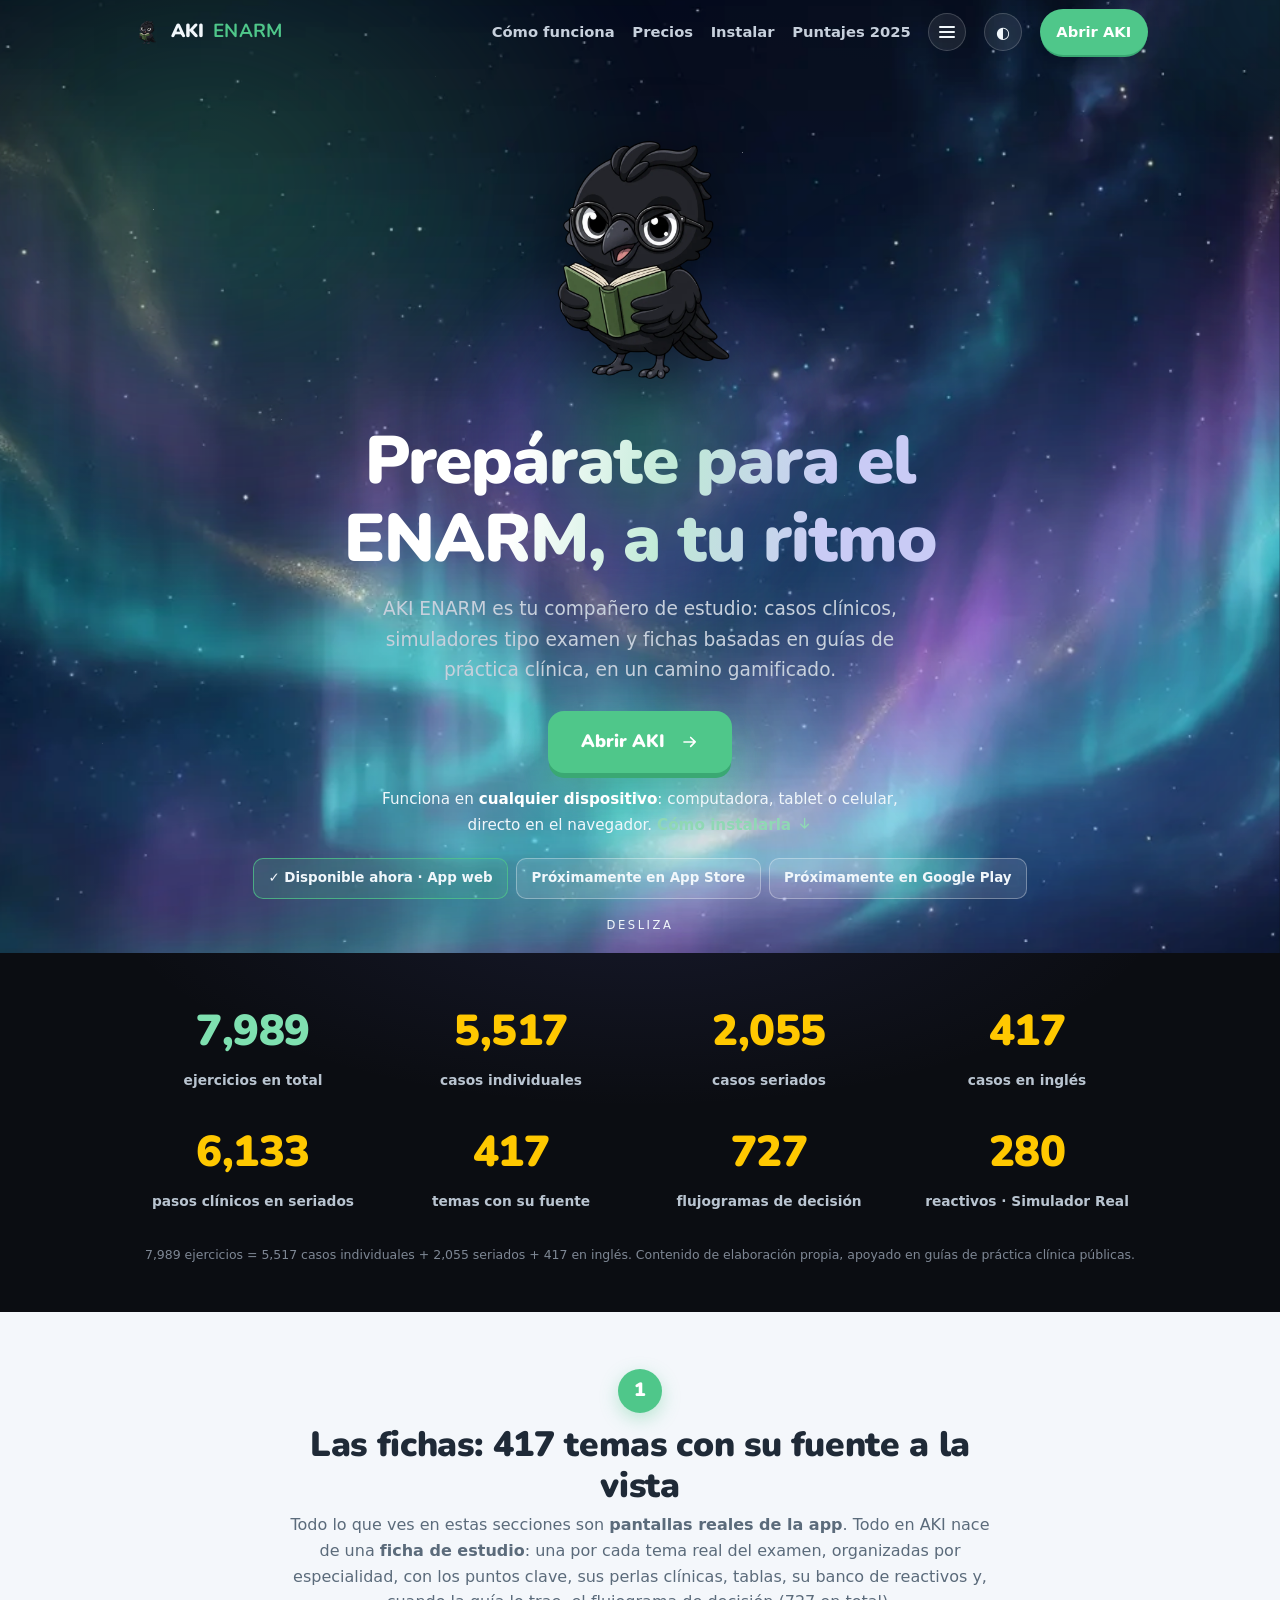
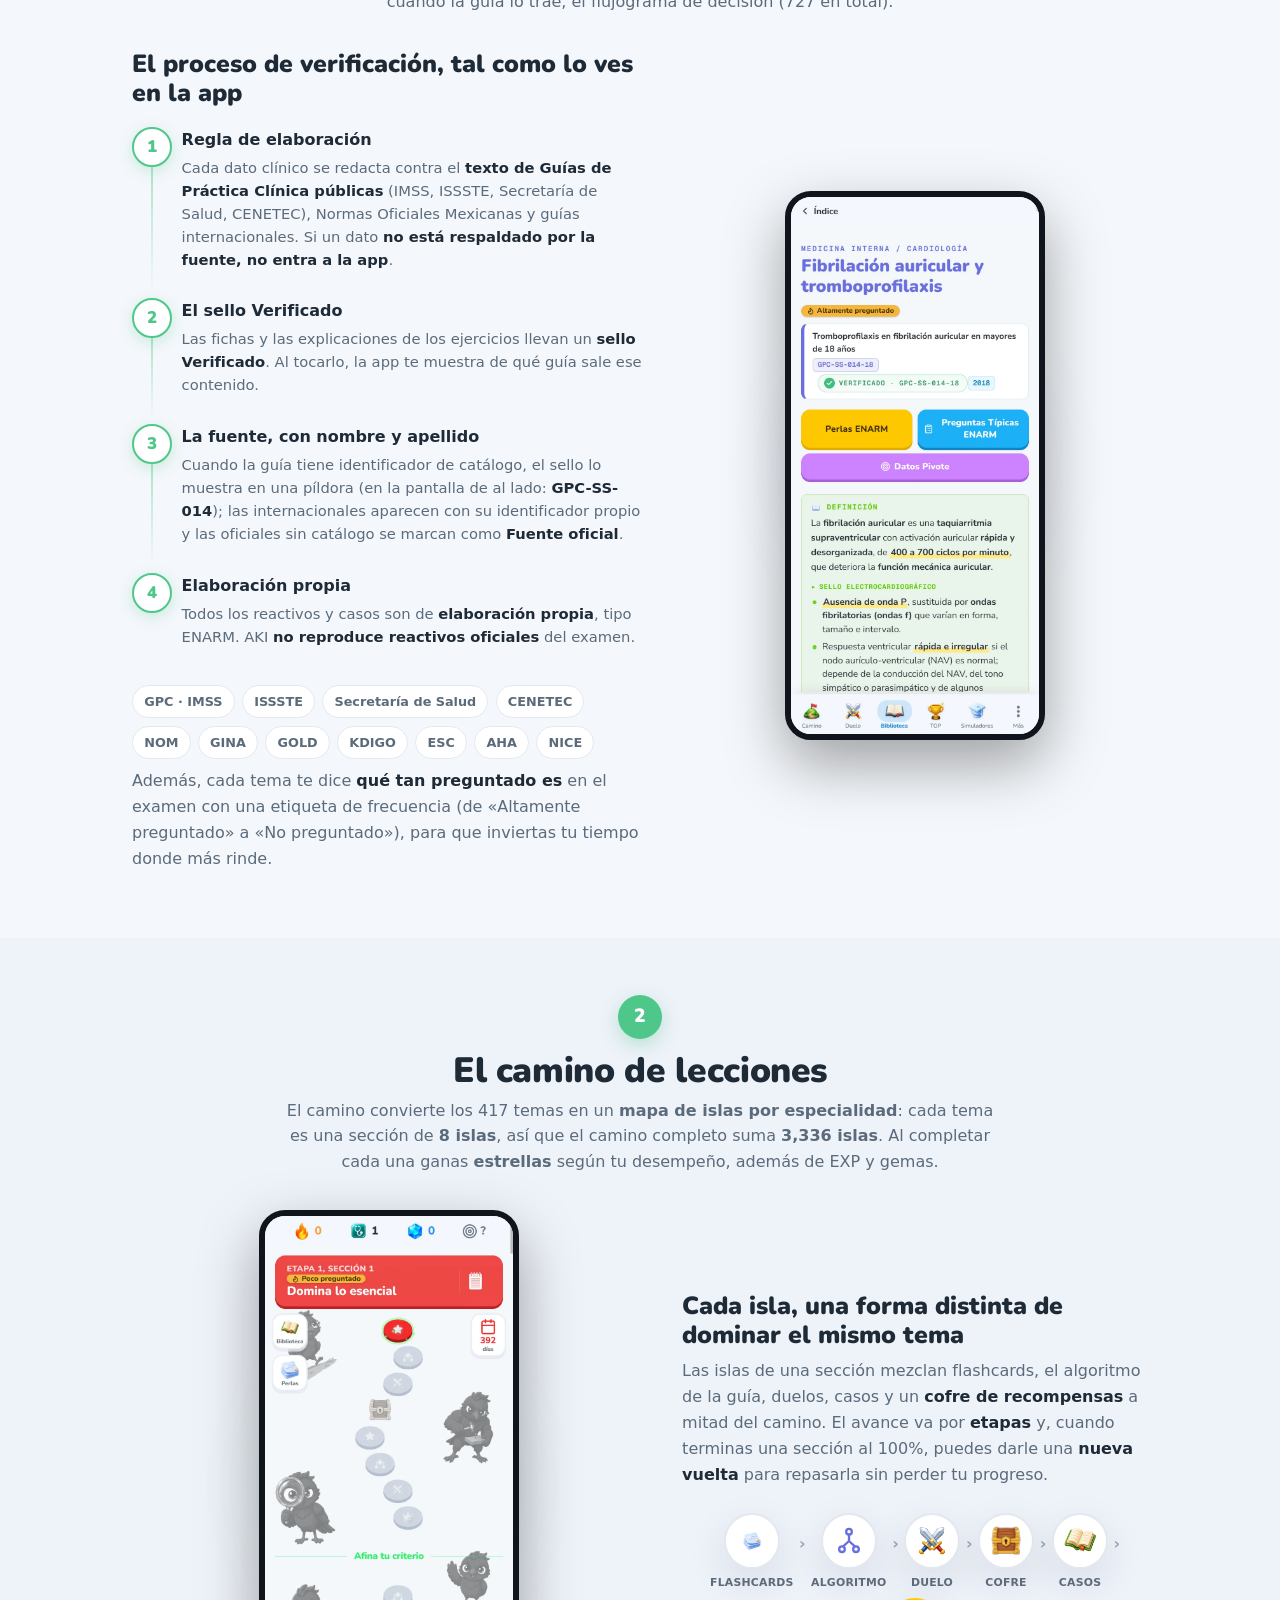
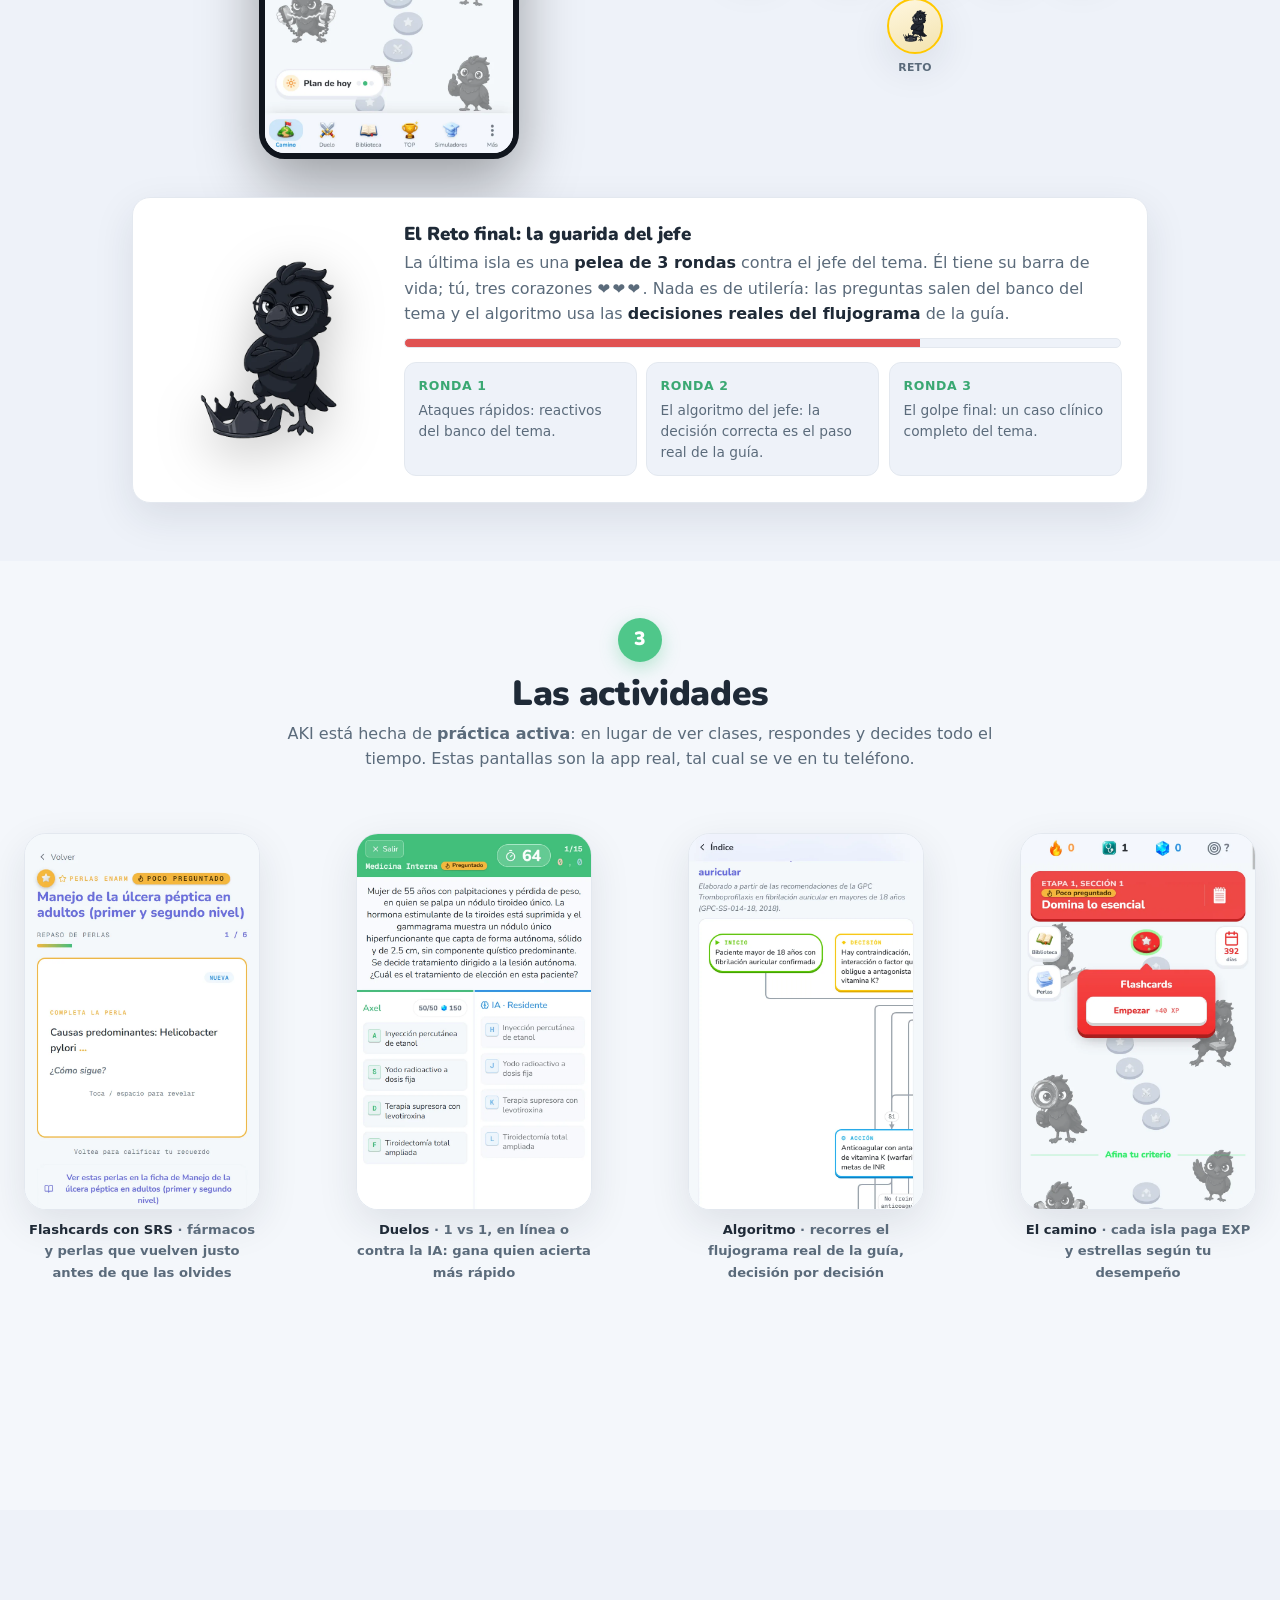
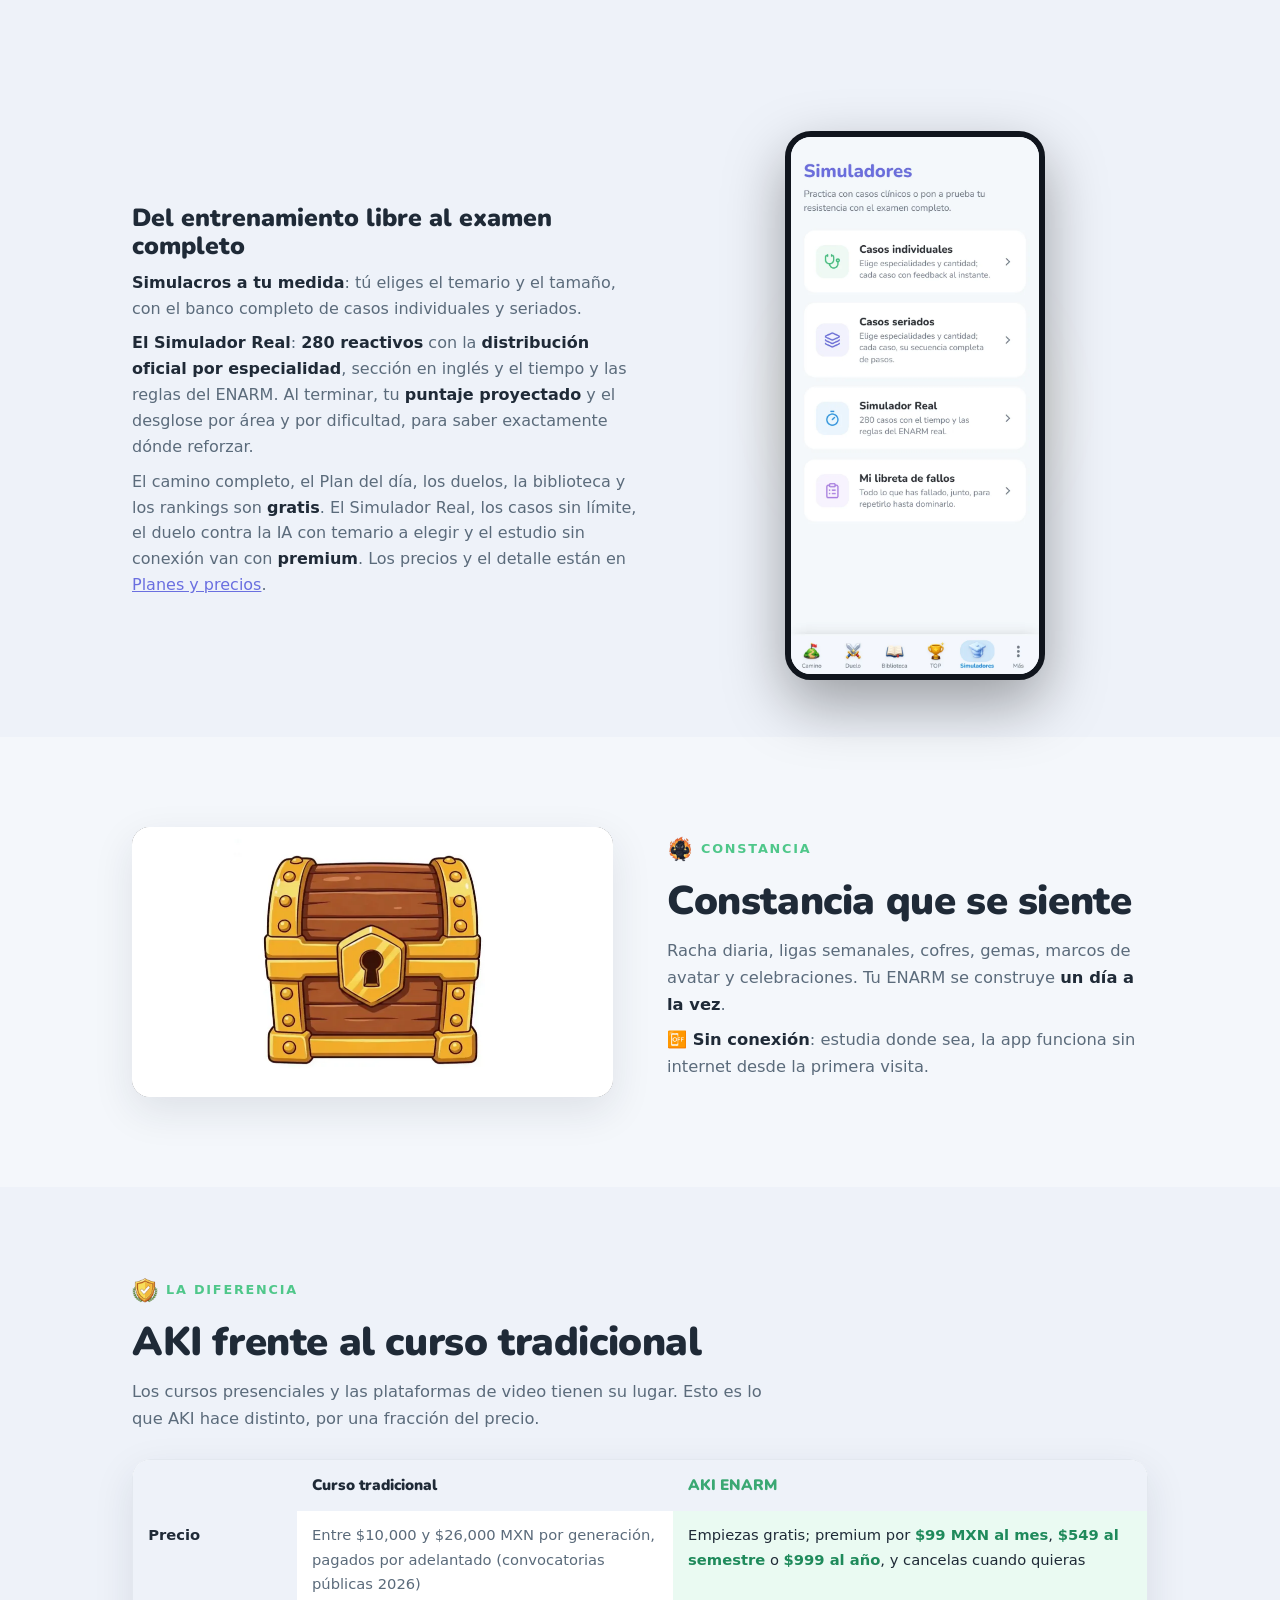
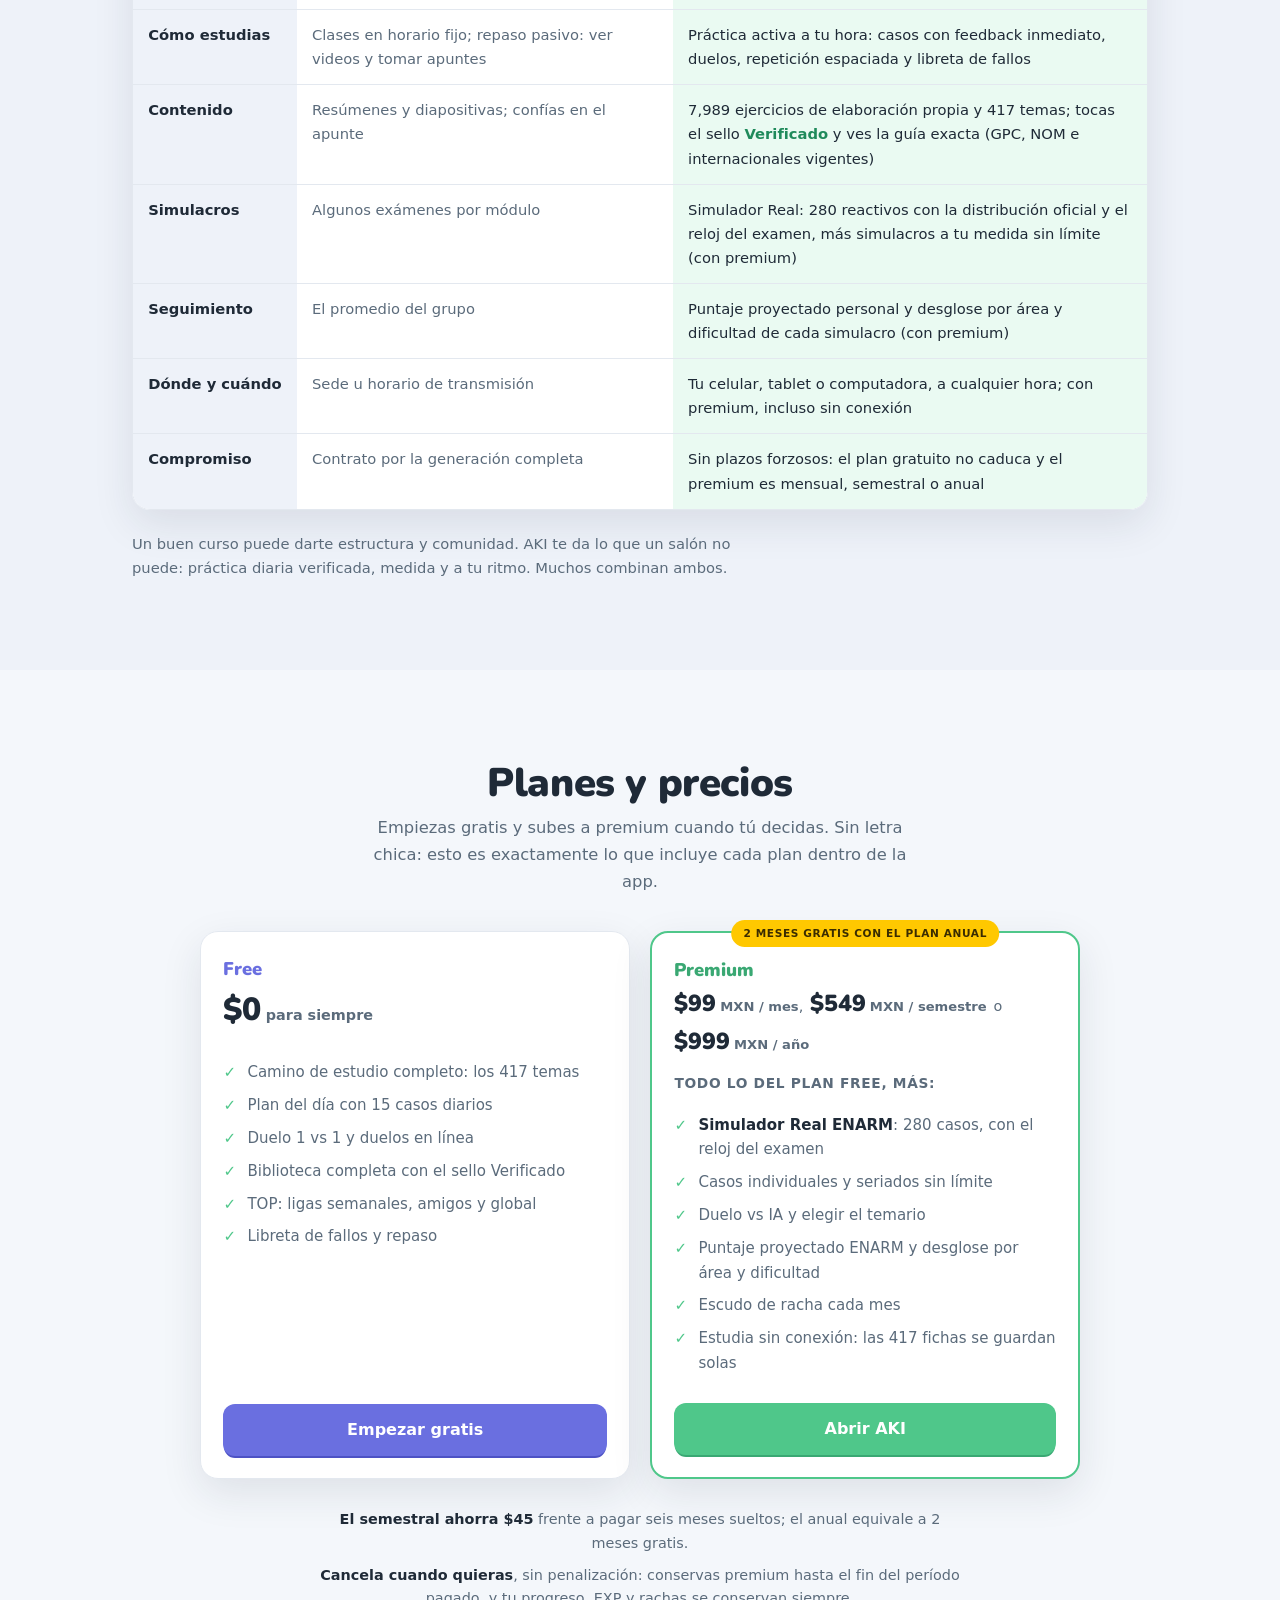
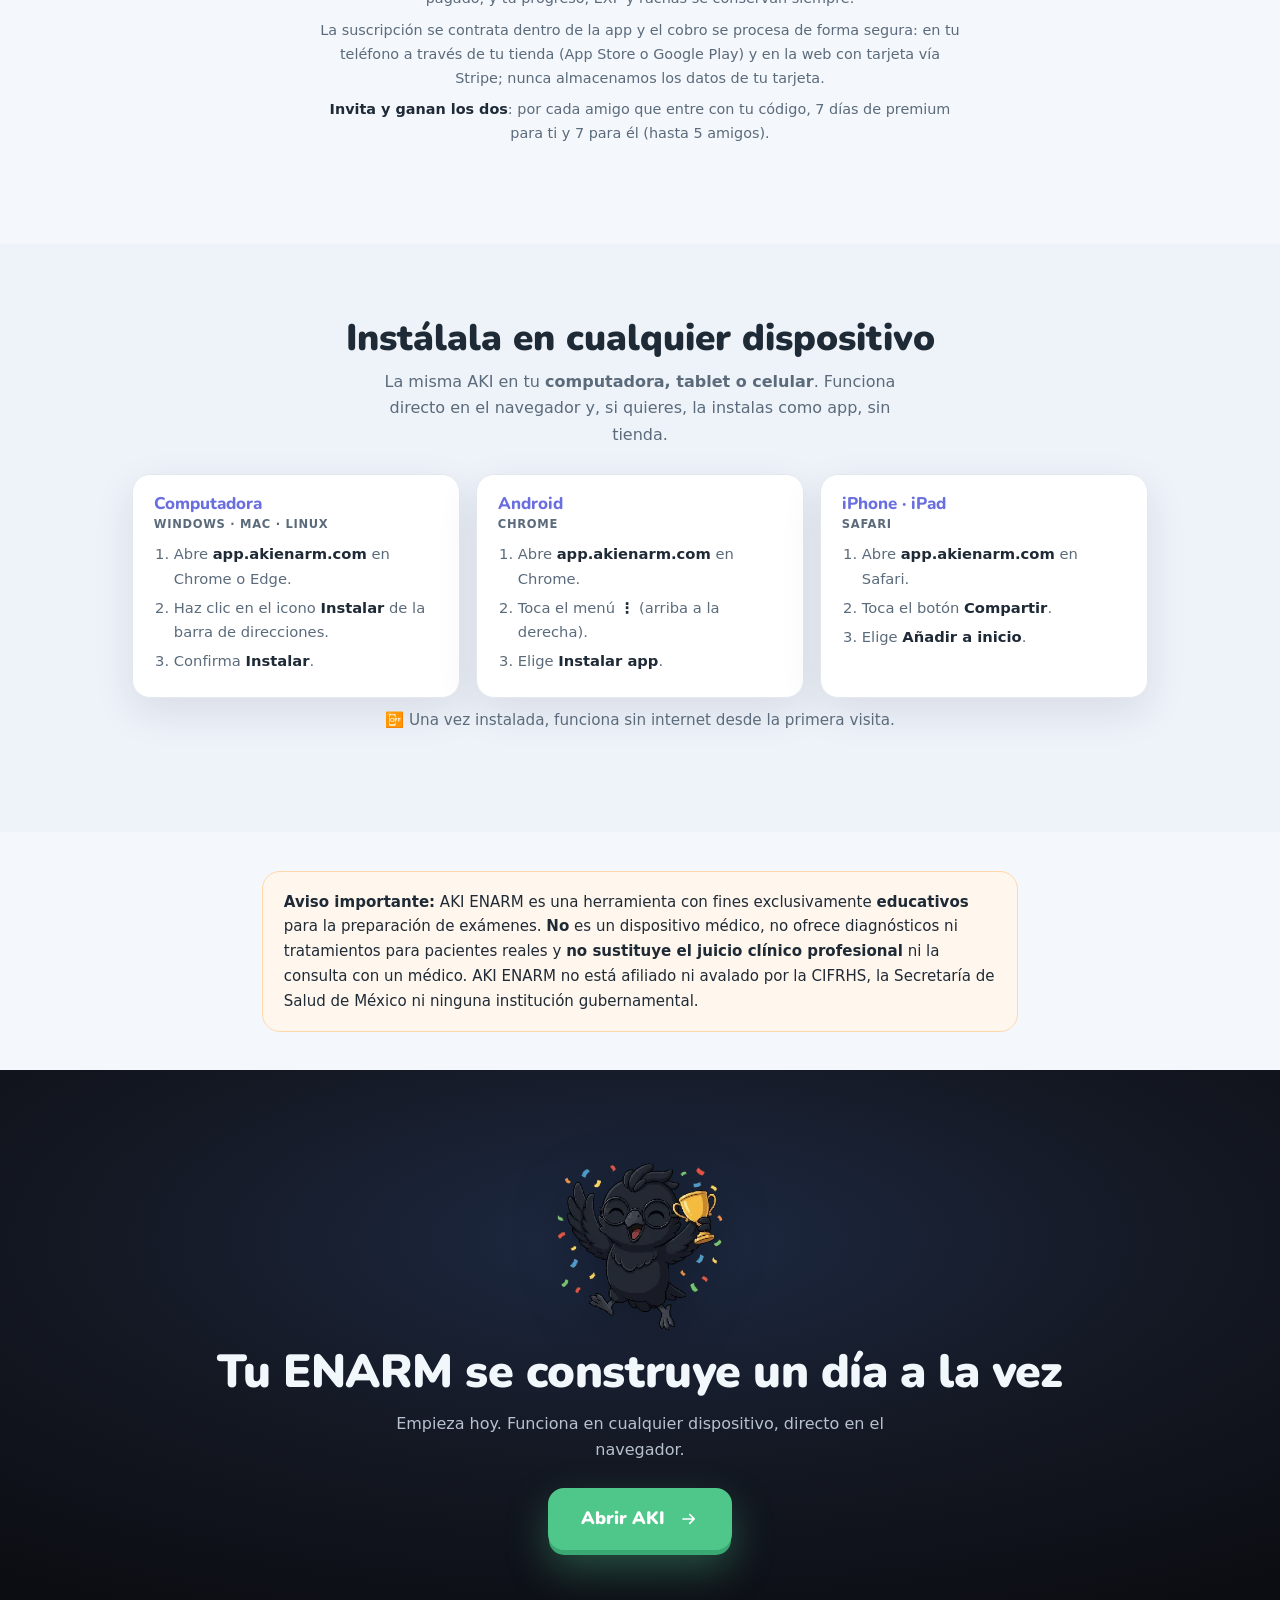
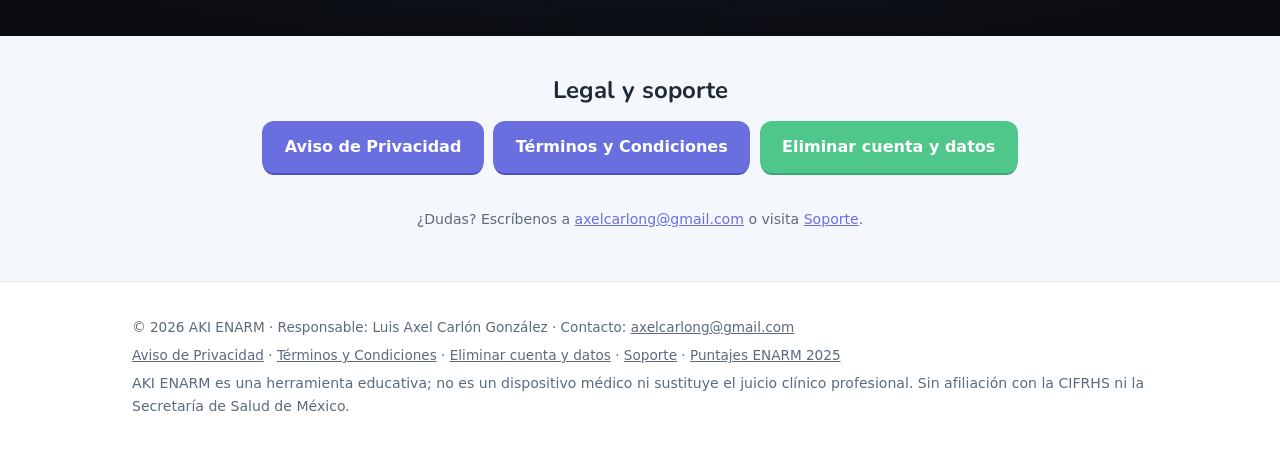
==== commit 397a3eab: "Puntajes ENARM 2025: página nueva /puntaje-enarm-2025 con las tablas oficiales de la CIFRHS (máximos" ====
--- a/index.html
+++ b/index.html
@@ -12,14 +12,16 @@
 <meta property="og:title" content="AKI ENARM · Prepárate para el ENARM, a tu ritmo">
 <meta property="og:description" content="Casos clínicos, simuladores tipo examen y fichas basadas en guías de práctica clínica, en un camino gamificado.">
 <meta property="og:url" content="https://www.akienarm.com/">
-<meta property="og:image" content="https://www.akienarm.com/assets/og-image.jpg">
+<meta property="og:image" content="https://www.akienarm.com/assets/og-image-v2.jpg">
 <meta property="og:image:width" content="1200">
 <meta property="og:image:height" content="630">
+<meta property="og:image:type" content="image/jpeg">
+<meta property="og:image:alt" content="AKI, la mascota de AKI ENARM, celebrando con un trofeo">
 <meta property="og:locale" content="es_MX">
 <meta name="twitter:card" content="summary_large_image">
 <meta name="twitter:title" content="AKI ENARM · Prepárate para el ENARM, a tu ritmo">
 <meta name="twitter:description" content="Casos clínicos, simuladores tipo examen y fichas basadas en guías de práctica clínica, en un camino gamificado.">
-<meta name="twitter:image" content="https://www.akienarm.com/assets/og-image.jpg">
+<meta name="twitter:image" content="https://www.akienarm.com/assets/og-image-v2.jpg">
 <link rel="icon" href="/assets/favicon-48.png" type="image/png">
 <link rel="apple-touch-icon" href="/assets/apple-touch-icon.png">
 <link rel="preconnect" href="https://fonts.googleapis.com">
@@ -56,12 +58,14 @@
     <a class="solo-desktop" href="#fichas">Cómo funciona</a>
     <a class="solo-desktop" href="#planes">Precios</a>
     <a class="solo-desktop" href="#instalar">Instalar</a>
+    <a class="solo-desktop" href="/puntaje-enarm-2025">Puntajes 2025</a>
     <div class="menu-soporte" id="menuSoporte">
       <button class="menu-btn" id="menuSoporteBtn" type="button" aria-haspopup="true" aria-expanded="false" aria-label="Menú del sitio"><span class="ham" aria-hidden="true"><i></i><i></i><i></i></span></button>
       <div class="menu-lista" role="menu" aria-label="Menú del sitio">
         <a role="menuitem" href="/#fichas">Cómo funciona</a>
         <a role="menuitem" href="/#planes">Precios</a>
         <a role="menuitem" href="/#instalar">Instalar</a>
+        <a role="menuitem" href="/puntaje-enarm-2025">Puntajes ENARM 2025</a>
         <div class="menu-sep" role="separator" aria-hidden="true"></div>
         <a role="menuitem" href="/soporte">Soporte</a>
         <a role="menuitem" href="/privacidad">Aviso de Privacidad</a>
@@ -429,7 +433,7 @@
 
 <footer class="site"><div class="wrap">
   <p>© 2026 AKI ENARM · Responsable: Luis Axel Carlón González · Contacto: <a href="mailto:axelcarlong@gmail.com">axelcarlong@gmail.com</a></p>
-  <p><a href="/privacidad">Aviso de Privacidad</a> · <a href="/terminos">Términos y Condiciones</a> · <a href="/borrar-datos">Eliminar cuenta y datos</a> · <a href="/soporte">Soporte</a></p>
+  <p><a href="/privacidad">Aviso de Privacidad</a> · <a href="/terminos">Términos y Condiciones</a> · <a href="/borrar-datos">Eliminar cuenta y datos</a> · <a href="/soporte">Soporte</a> · <a href="/puntaje-enarm-2025">Puntajes ENARM 2025</a></p>
   <p class="muted">AKI ENARM es una herramienta educativa; no es un dispositivo médico ni sustituye el juicio clínico profesional. Sin afiliación con la CIFRHS ni la Secretaría de Salud de México.</p>
 </div></footer>
 
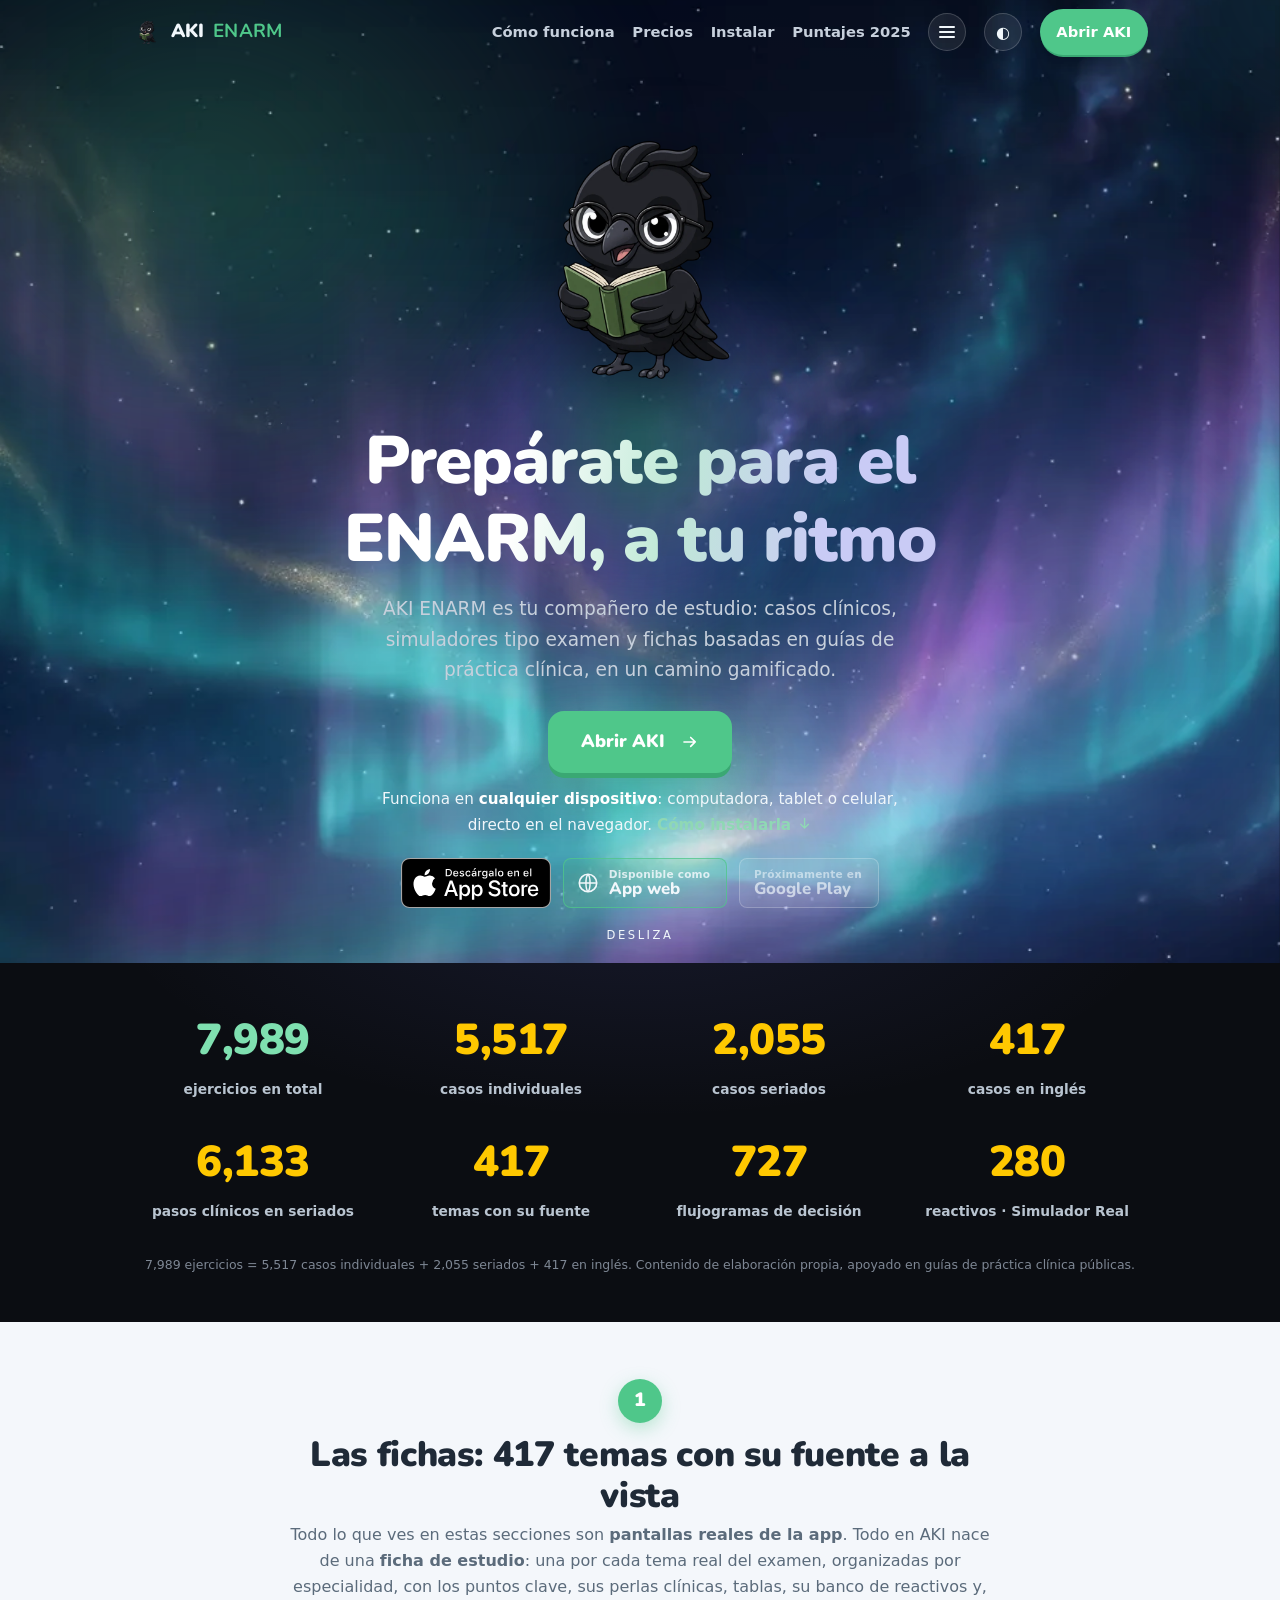
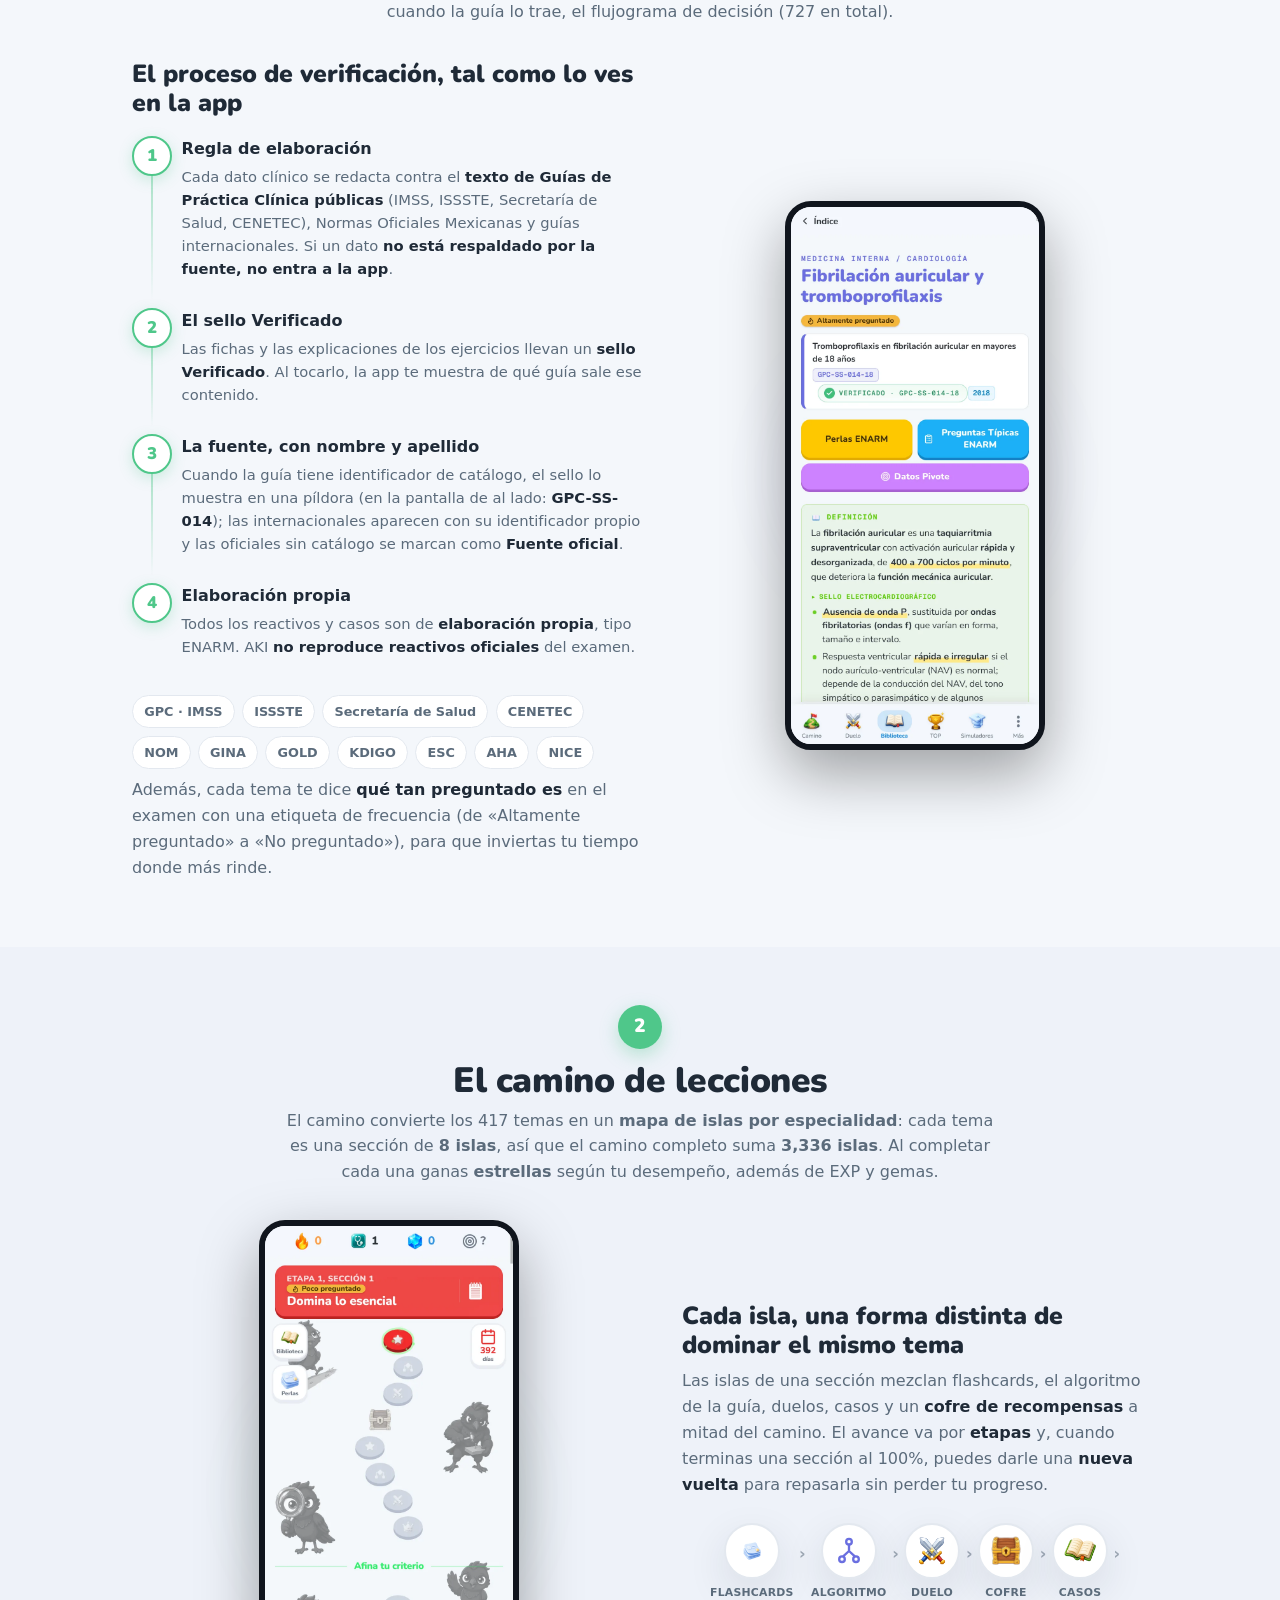
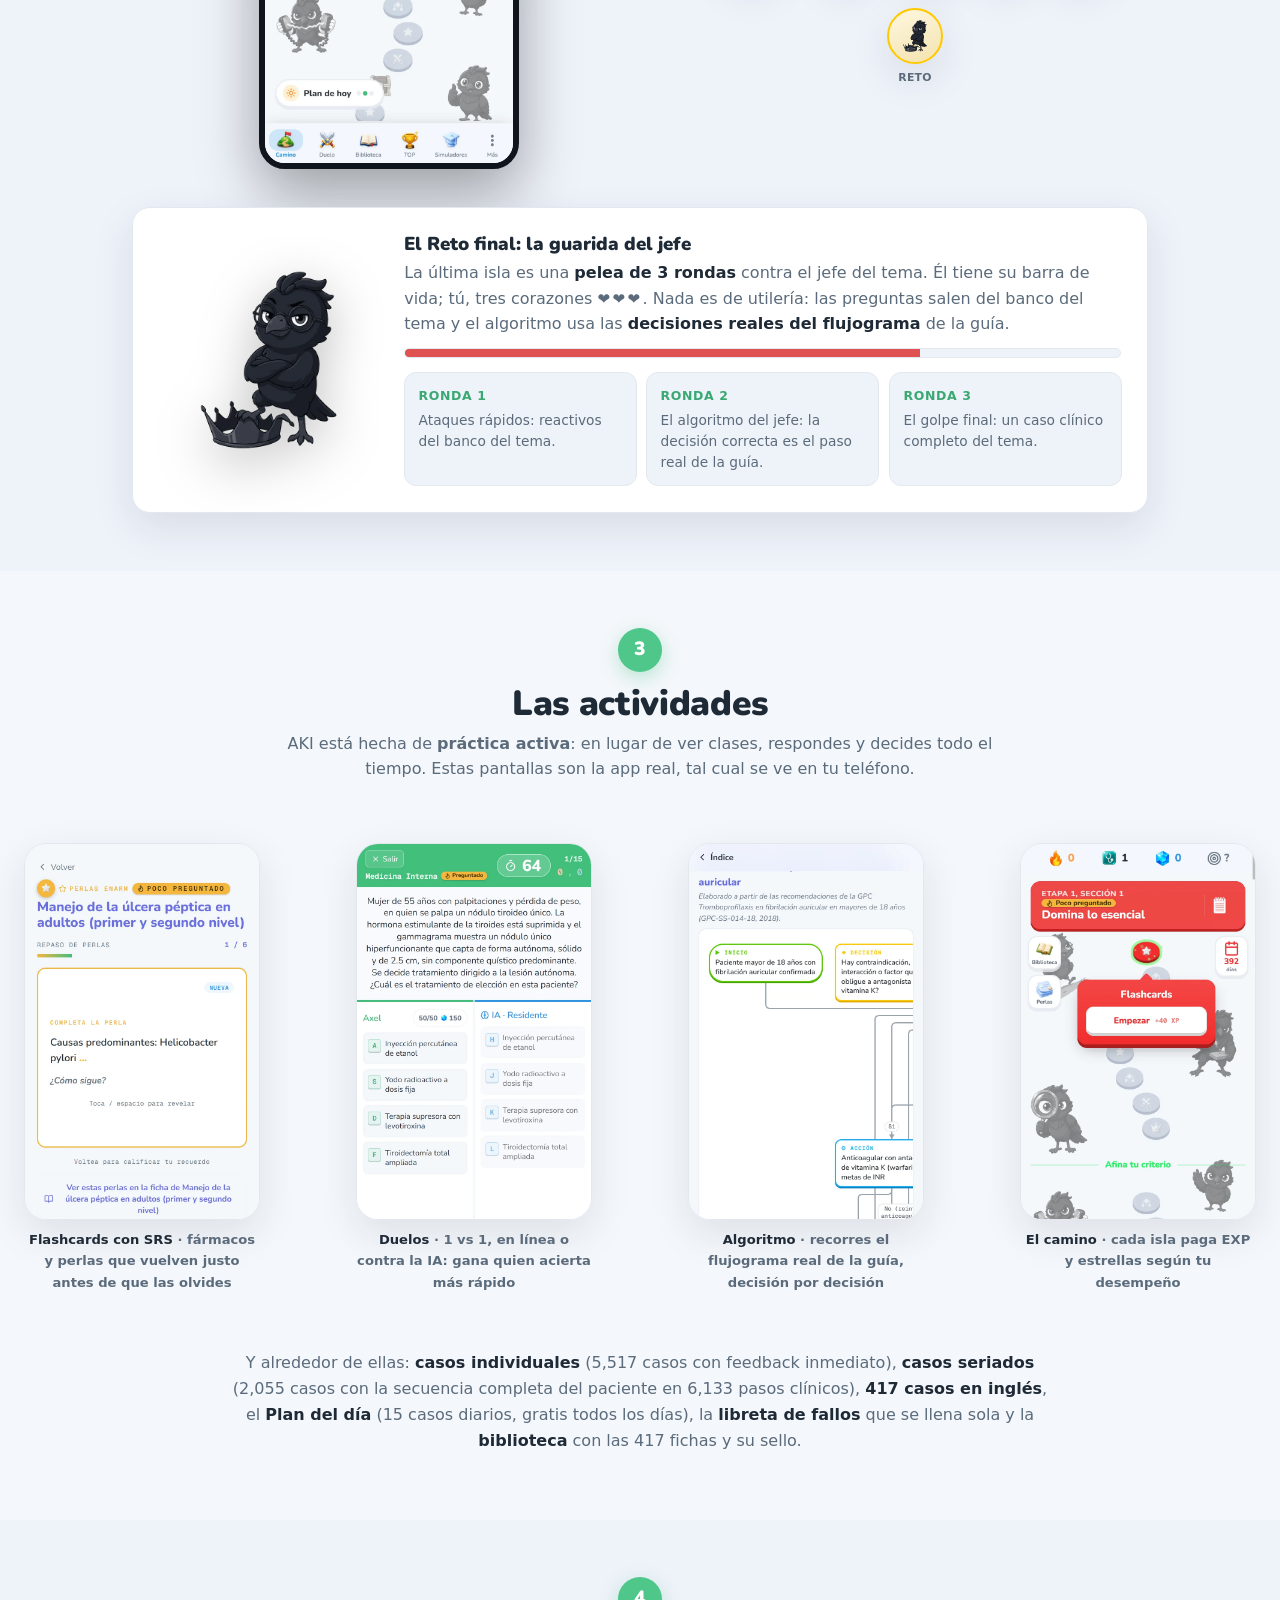
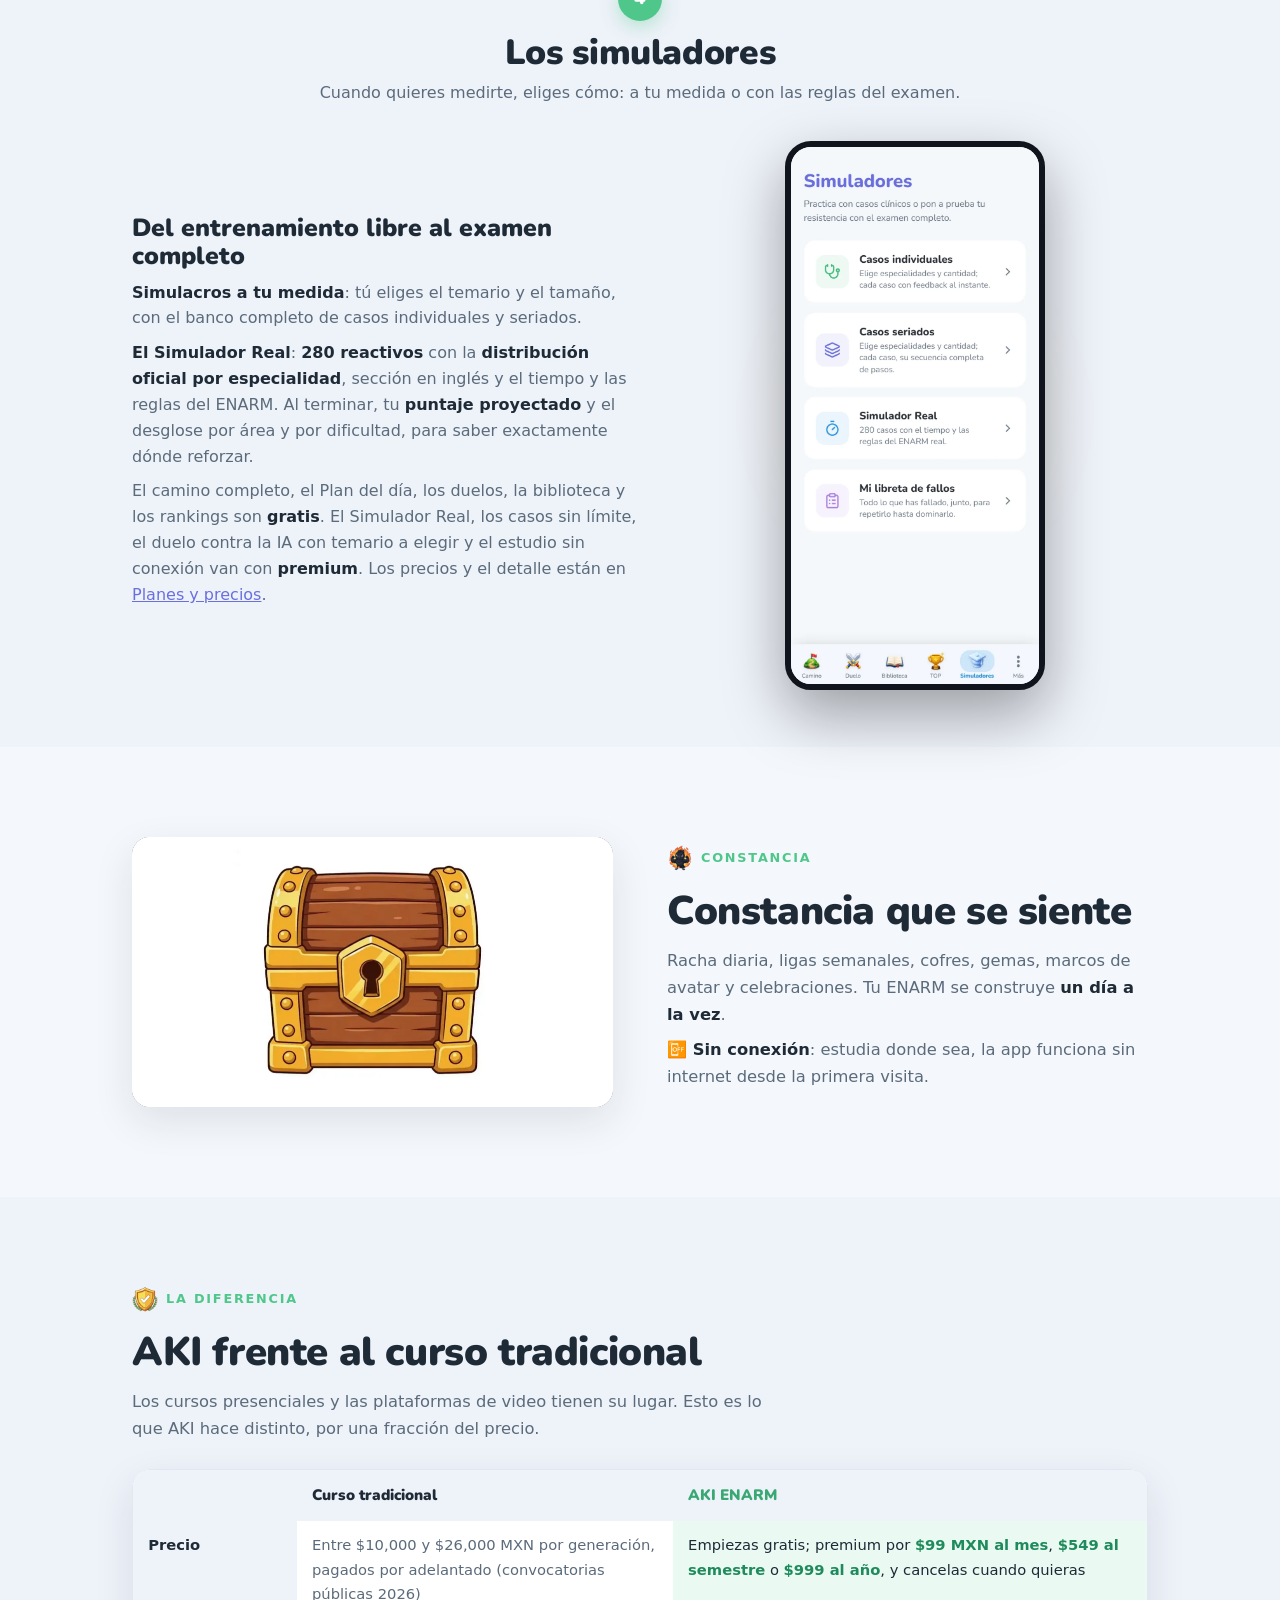
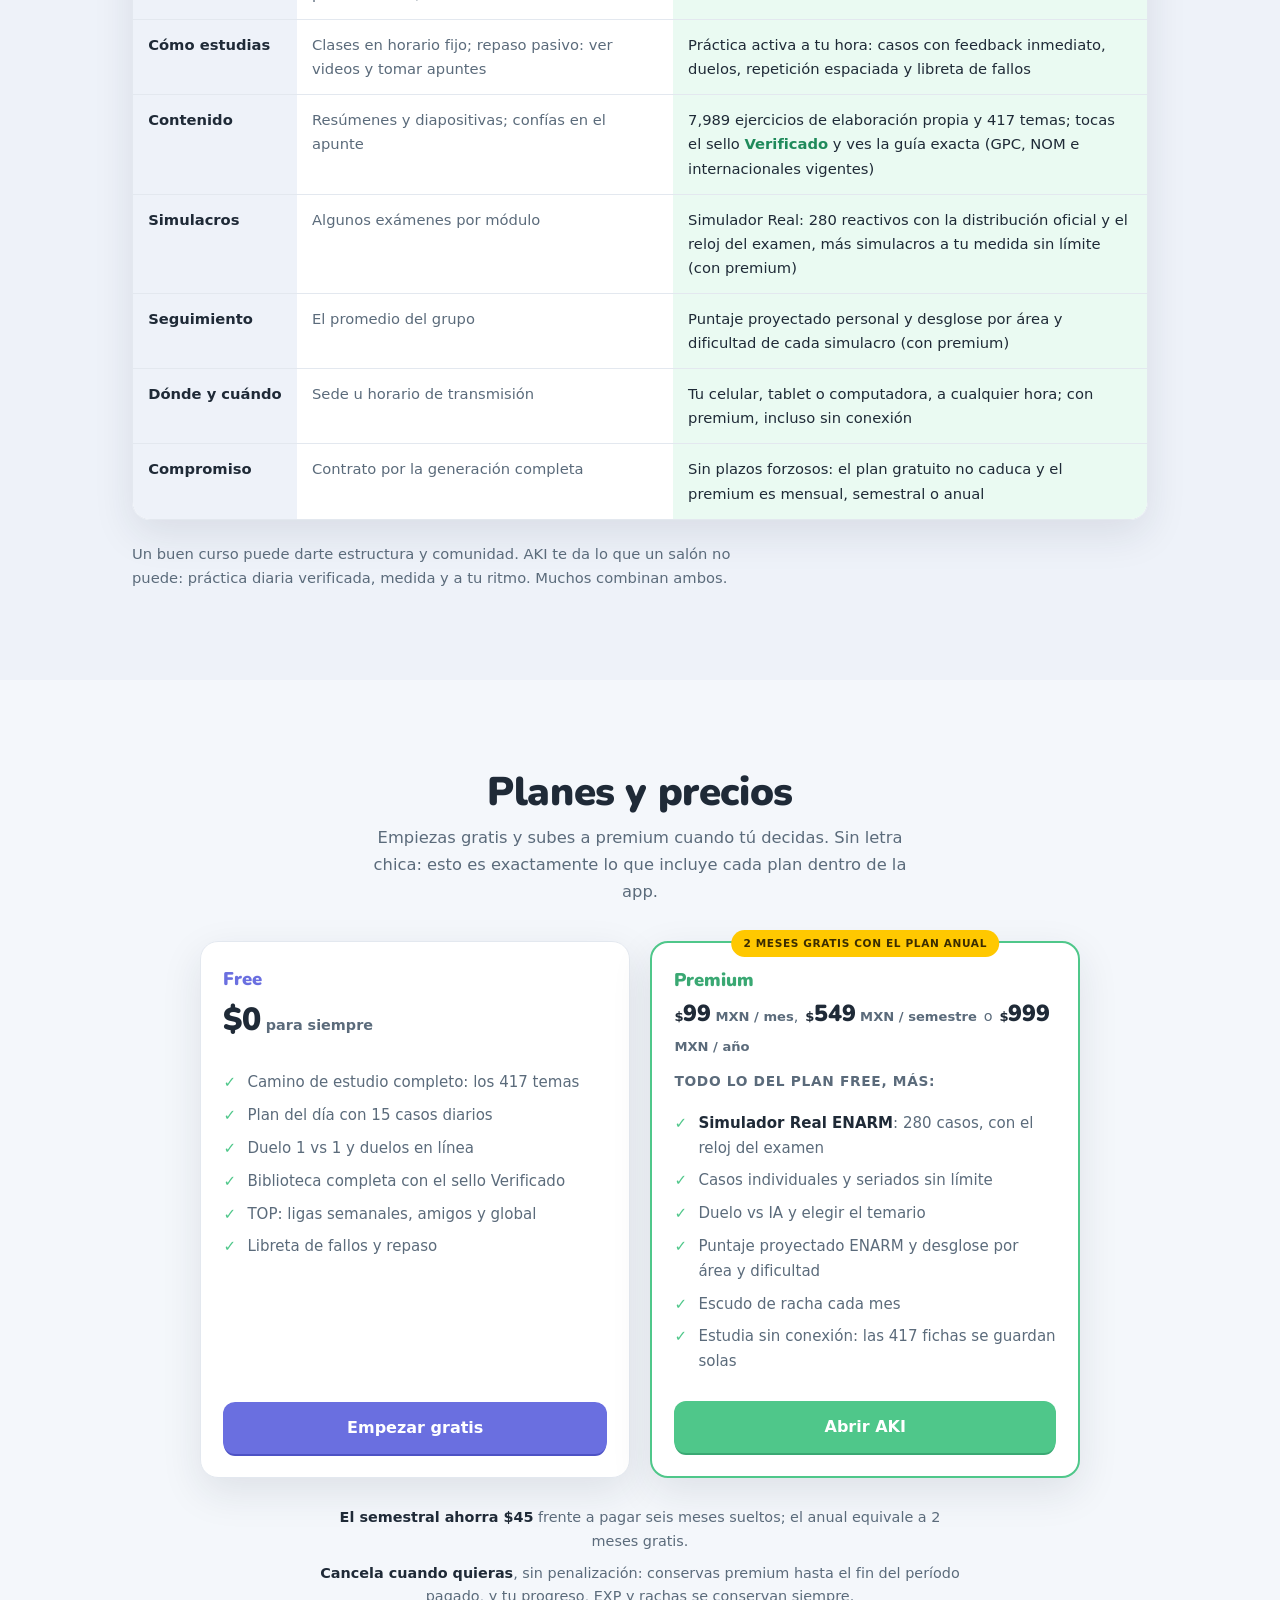
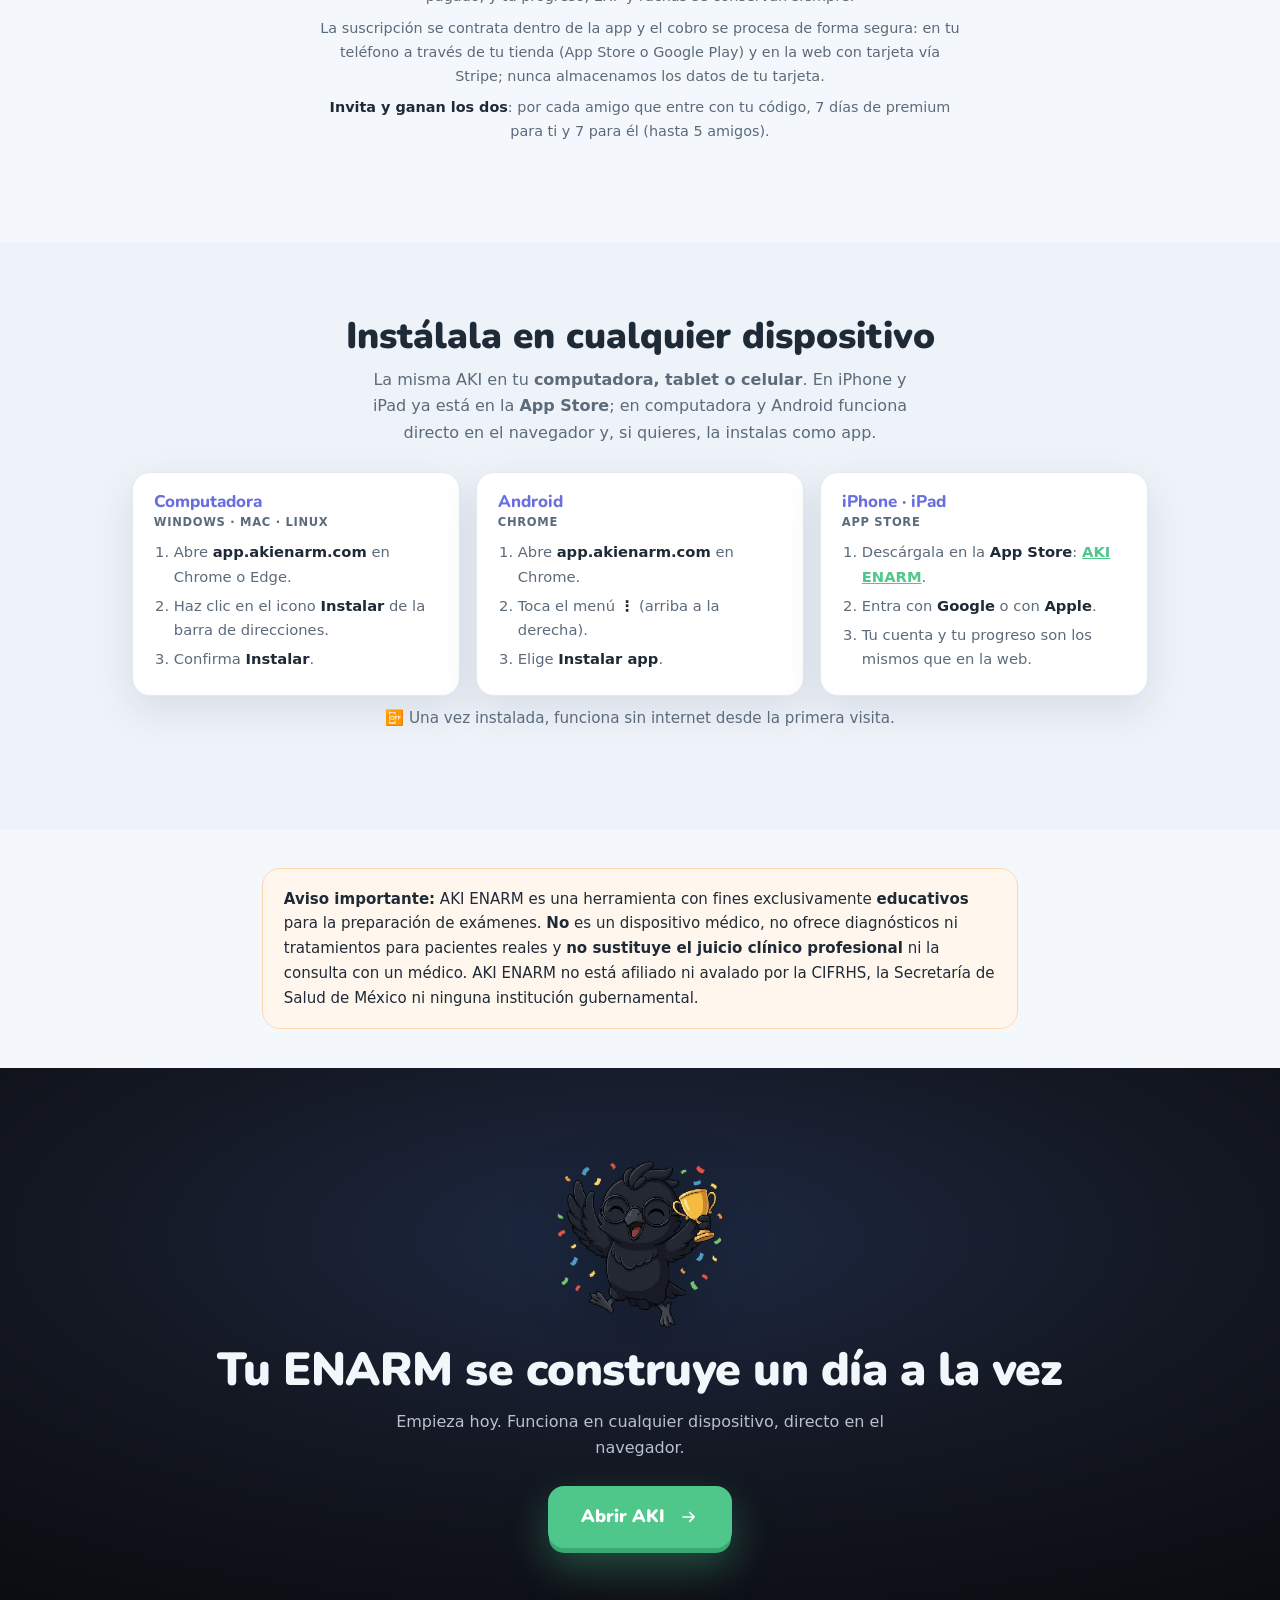
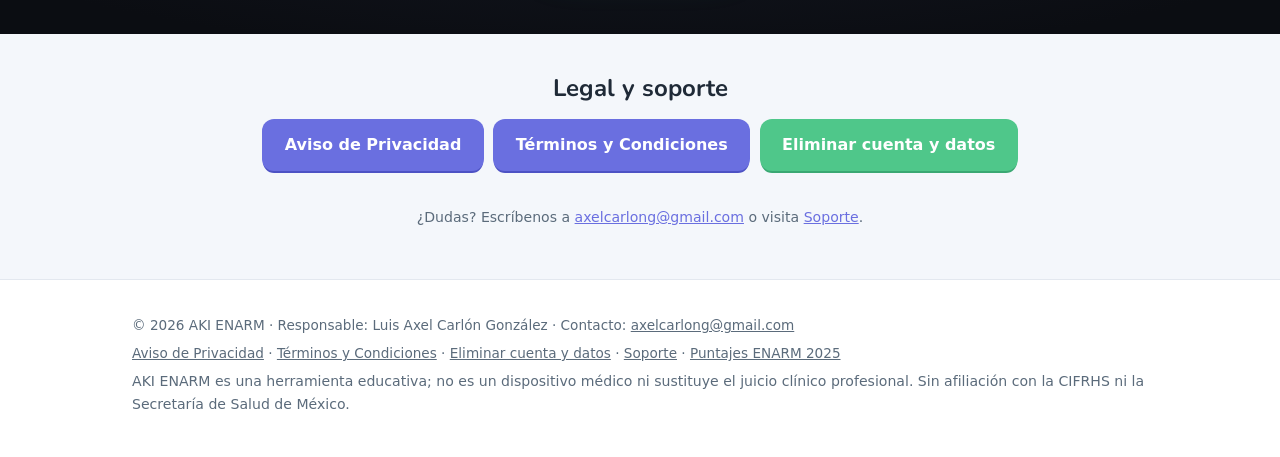
==== commit 98c026fc: "App Store: badge oficial de Apple en la fila de tiendas (primero, con gemelos «App web» y «Próximame" ====
--- a/index.html
+++ b/index.html
@@ -24,6 +24,8 @@
 <meta name="twitter:image" content="https://www.akienarm.com/assets/og-image-v2.jpg">
 <link rel="icon" href="/assets/favicon-48.png" type="image/png">
 <link rel="apple-touch-icon" href="/assets/apple-touch-icon.png">
+<!-- t220: Smart App Banner de Apple (Safari en iPhone/iPad muestra su franja nativa hacia la ficha 6807574834) -->
+<meta name="apple-itunes-app" content="app-id=6807574834">
 <link rel="preconnect" href="https://fonts.googleapis.com">
 <link rel="preconnect" href="https://fonts.gstatic.com" crossorigin>
 <link rel="stylesheet" href="https://fonts.googleapis.com/css2?family=Nunito:wght@800;900&display=swap" media="print" onload="this.media='all'">
@@ -106,10 +108,13 @@
       <div class="hero-acciones">
         <a class="btn-hero" href="https://app.akienarm.com" target="_blank" rel="noopener">Abrir AKI<svg class="arr" viewBox="0 0 24 24" aria-hidden="true"><path d="M4 12h14m-5-6 6 6-6 6" fill="none" stroke="currentColor" stroke-width="2.2" stroke-linecap="round" stroke-linejoin="round"/></svg></a>
         <p class="anydev">Funciona en <b>cualquier dispositivo</b>: computadora, tablet o celular, directo en el navegador. <button class="jump" type="button" id="irInstalar">Cómo instalarla<svg class="arr" viewBox="0 0 24 24" aria-hidden="true"><path d="M12 4v14m-6-5 6 6 6-6" fill="none" stroke="currentColor" stroke-width="2.2" stroke-linecap="round" stroke-linejoin="round"/></svg></button></p>
+        <!-- t220 (s21): 1.0.1 publicada en la App Store el 12-sep-2026. Badge OFICIAL de Apple (negro preferido, primero en la
+             fila, alto 50 px ≥ 40 px, aire de ¼ del alto), y a su lado los gemelos de la casa: la app web (disponible) y
+             Google Play (próximamente, sin logo de Google hasta que exista la ficha). -->
         <div class="stores">
-          <a class="store live" href="https://app.akienarm.com" target="_blank" rel="noopener">✓ Disponible ahora · App web</a>
-          <span>Próximamente en App Store</span>
-          <span>Próximamente en Google Play</span>
+          <a class="store-badge store-apple" href="https://apps.apple.com/mx/app/aki-enarm/id6807574834" target="_blank" rel="noopener" aria-label="Consíguelo en el App Store"><img src="/assets/app-store-badge-es-mx.svg" alt="Consíguelo en el App Store" width="150" height="50"></a>
+          <a class="store-badge store-web" href="https://app.akienarm.com" target="_blank" rel="noopener"><span class="sb-ico" aria-hidden="true"><svg viewBox="0 0 24 24"><circle cx="12" cy="12" r="9.5" fill="none" stroke="currentColor" stroke-width="1.8"/><path d="M2.5 12h19M12 2.5c3 3.2 3 15.8 0 19M12 2.5c-3 3.2-3 15.8 0 19" fill="none" stroke="currentColor" stroke-width="1.6"/></svg></span><span class="sb-txt"><small>Disponible como</small><b>App web</b></span></a>
+          <span class="store-badge store-soon"><span class="sb-txt"><small>Próximamente en</small><b>Google Play</b></span></span>
         </div>
       </div>
     </div>
@@ -344,7 +349,7 @@
         <div class="plan premium reveal" style="--i:3">
           <span class="plan-badge">2 meses gratis con el plan anual</span>
           <h3>Premium</h3>
-          <p class="plan-precio tres"><b>$99</b><span> MXN / mes</span><em>, </em><b>$549</b><span> MXN / semestre</span><em> o </em><b>$999</b><span> MXN / año</span></p>
+          <p class="plan-precio tres"><b><span class="peso">$</span>99</b><span> MXN / mes</span><em>, </em><b><span class="peso">$</span>549</b><span> MXN / semestre</span><em> o </em><b><span class="peso">$</span>999</b><span> MXN / año</span></p>
           <p class="plan-sub">Todo lo del plan free, más:</p>
           <ul>
             <li><strong>Simulador Real ENARM</strong>: 280 casos, con el reloj del examen</li>
@@ -370,7 +375,7 @@
   <section class="instalar" id="instalar">
     <div class="wrap">
       <h2 class="reveal">Instálala en cualquier dispositivo</h2>
-      <p class="reveal" style="--i:1">La misma AKI en tu <b>computadora, tablet o celular</b>. Funciona directo en el navegador y, si quieres, la instalas como app, sin tienda.</p>
+      <p class="reveal" style="--i:1">La misma AKI en tu <b>computadora, tablet o celular</b>. En iPhone y iPad ya está en la <b>App Store</b>; en computadora y Android funciona directo en el navegador y, si quieres, la instalas como app.</p>
       <div class="pasos">
         <div class="paso reveal" style="--i:0">
           <h3>Computadora</h3>
@@ -392,11 +397,11 @@
         </div>
         <div class="paso reveal" style="--i:2">
           <h3>iPhone · iPad</h3>
-          <p class="os">Safari</p>
+          <p class="os">App Store</p>
           <ol>
-            <li>Abre <b>app.akienarm.com</b> en Safari.</li>
-            <li>Toca el botón <b>Compartir</b>.</li>
-            <li>Elige <b>Añadir a inicio</b>.</li>
+            <li>Descárgala en la <b>App Store</b>: <a class="enlace-tienda" href="https://apps.apple.com/mx/app/aki-enarm/id6807574834" target="_blank" rel="noopener">AKI ENARM</a>.</li>
+            <li>Entra con <b>Google</b> o con <b>Apple</b>.</li>
+            <li>Tu cuenta y tu progreso son los mismos que en la web.</li>
           </ol>
         </div>
       </div>
--- a/styles.css
+++ b/styles.css
@@ -276,11 +276,28 @@
 .jump::after{content:''; position:absolute; left:0; right:0; top:-10px; bottom:-10px}
 .jump:hover{text-decoration:underline}
 .stores{display:flex; flex-wrap:wrap; justify-content:center; gap:.5rem; margin-top:.4rem}
-.stores span,.stores a.store{
+.stores a.store{
   display:inline-block; border:1px solid rgba(255,255,255,0.32); background:rgba(255,255,255,0.10);
   color:#f1f7fb; border-radius:10px; padding:.5rem .9rem; font-size:.84rem; font-weight:700; text-decoration:none;
 }
 .stores a.store.live{border-color:rgba(79,199,138,.75); background:rgba(79,199,138,.18); color:#f1f7fb}
+/* t220: fila de tiendas — badge oficial de Apple primero (negro preferido, alto 50 px ≥ 40 px, aire de ¼ del alto = el gap)
+   y los gemelos de la casa con la misma altura y esquina: App web (disponible) y Google Play (próximamente). */
+.stores{gap:.75rem; align-items:center}
+.store-badge{display:inline-flex; align-items:center; height:50px; box-sizing:border-box; border-radius:8px; text-decoration:none; color:#f1f7fb; transition:transform .18s var(--ease-out)}
+.store-badge:hover{transform:translateY(-2px)}
+.store-badge img{display:block; height:50px; width:auto}
+.store-web,.store-soon{border:1px solid rgba(255,255,255,0.32); background:rgba(255,255,255,0.10); padding:0 1rem 0 .85rem; gap:.6rem}
+.store-web{border-color:rgba(79,199,138,.75); background:rgba(79,199,138,.18)}
+.store-soon{opacity:.7}
+.sb-ico{width:22px; height:22px; flex:none; color:#f1f7fb}
+.sb-ico svg{width:22px; height:22px; display:block}
+.sb-txt{display:flex; flex-direction:column; line-height:1.05; text-align:left}
+.sb-txt small{font-size:.66rem; font-weight:600; letter-spacing:.02em; opacity:.85}
+.sb-txt b{font-size:1.05rem; font-weight:800; font-family:var(--fuente-display)}
+.enlace-tienda{color:var(--verde); font-weight:800}
+/* t220: el «$» de Nunito lleva la barra rota (se lee como dólar); el de la fuente de texto (SF/Segoe/Roboto) la trae completa = peso. */
+.peso{font-family:var(--fuente-texto); font-weight:800}
 .arr{width:1em; height:1em; vertical-align:-.14em; margin-left:.4em}
 .hero-cue{
   position:absolute; bottom:1.1rem; left:50%; z-index:2; transform:translateX(-50%);
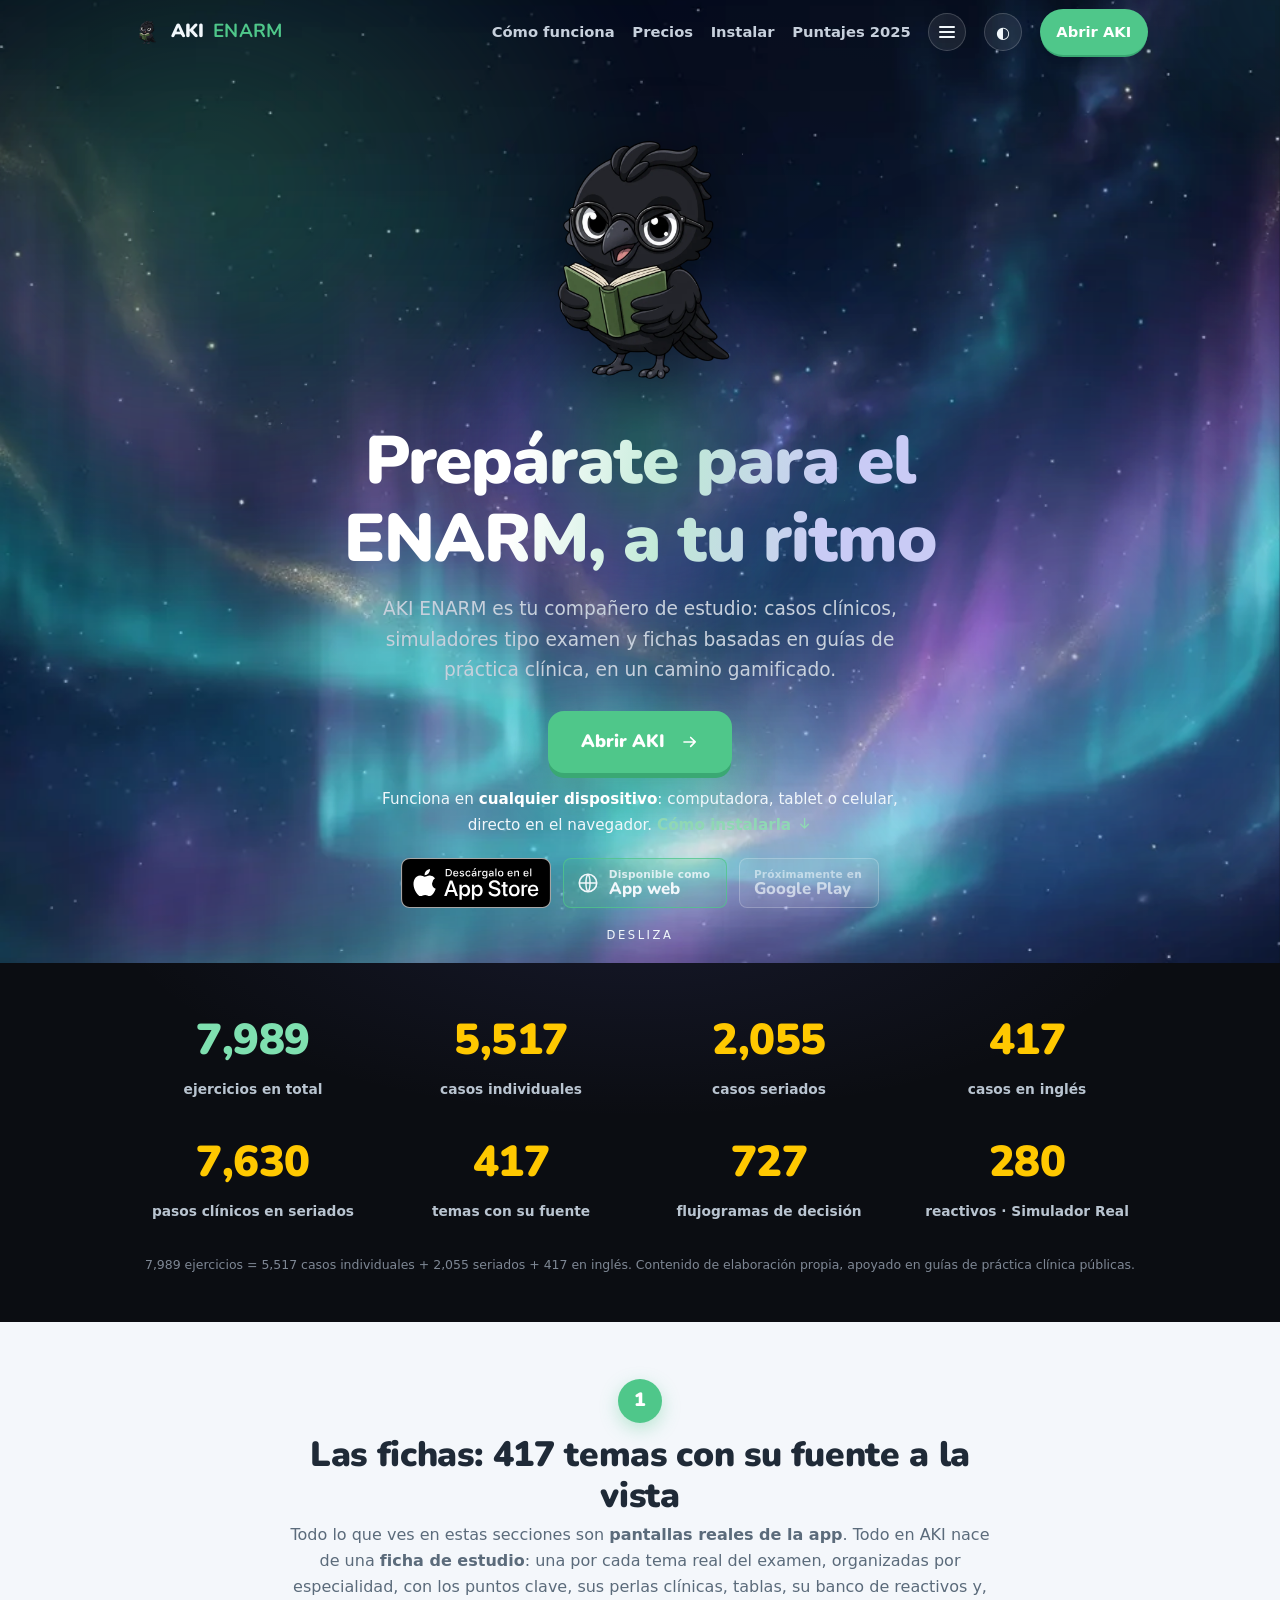
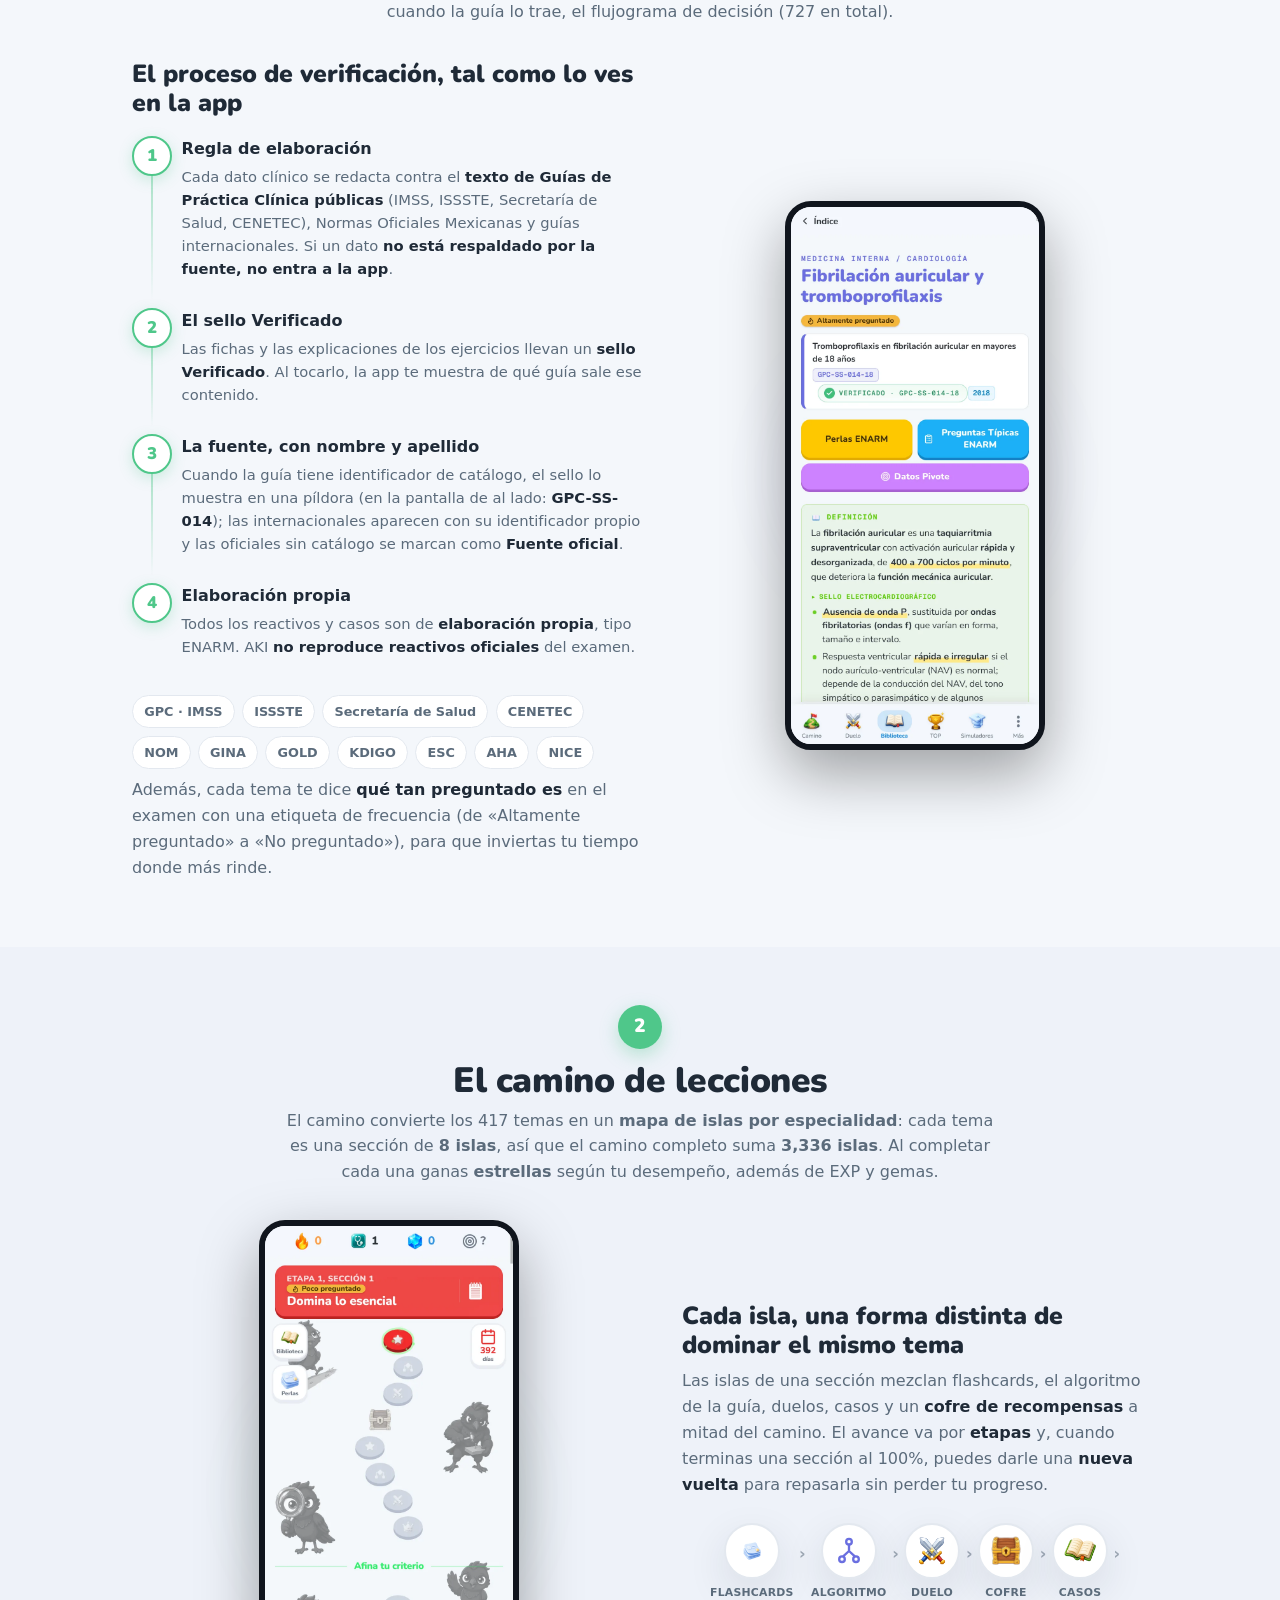
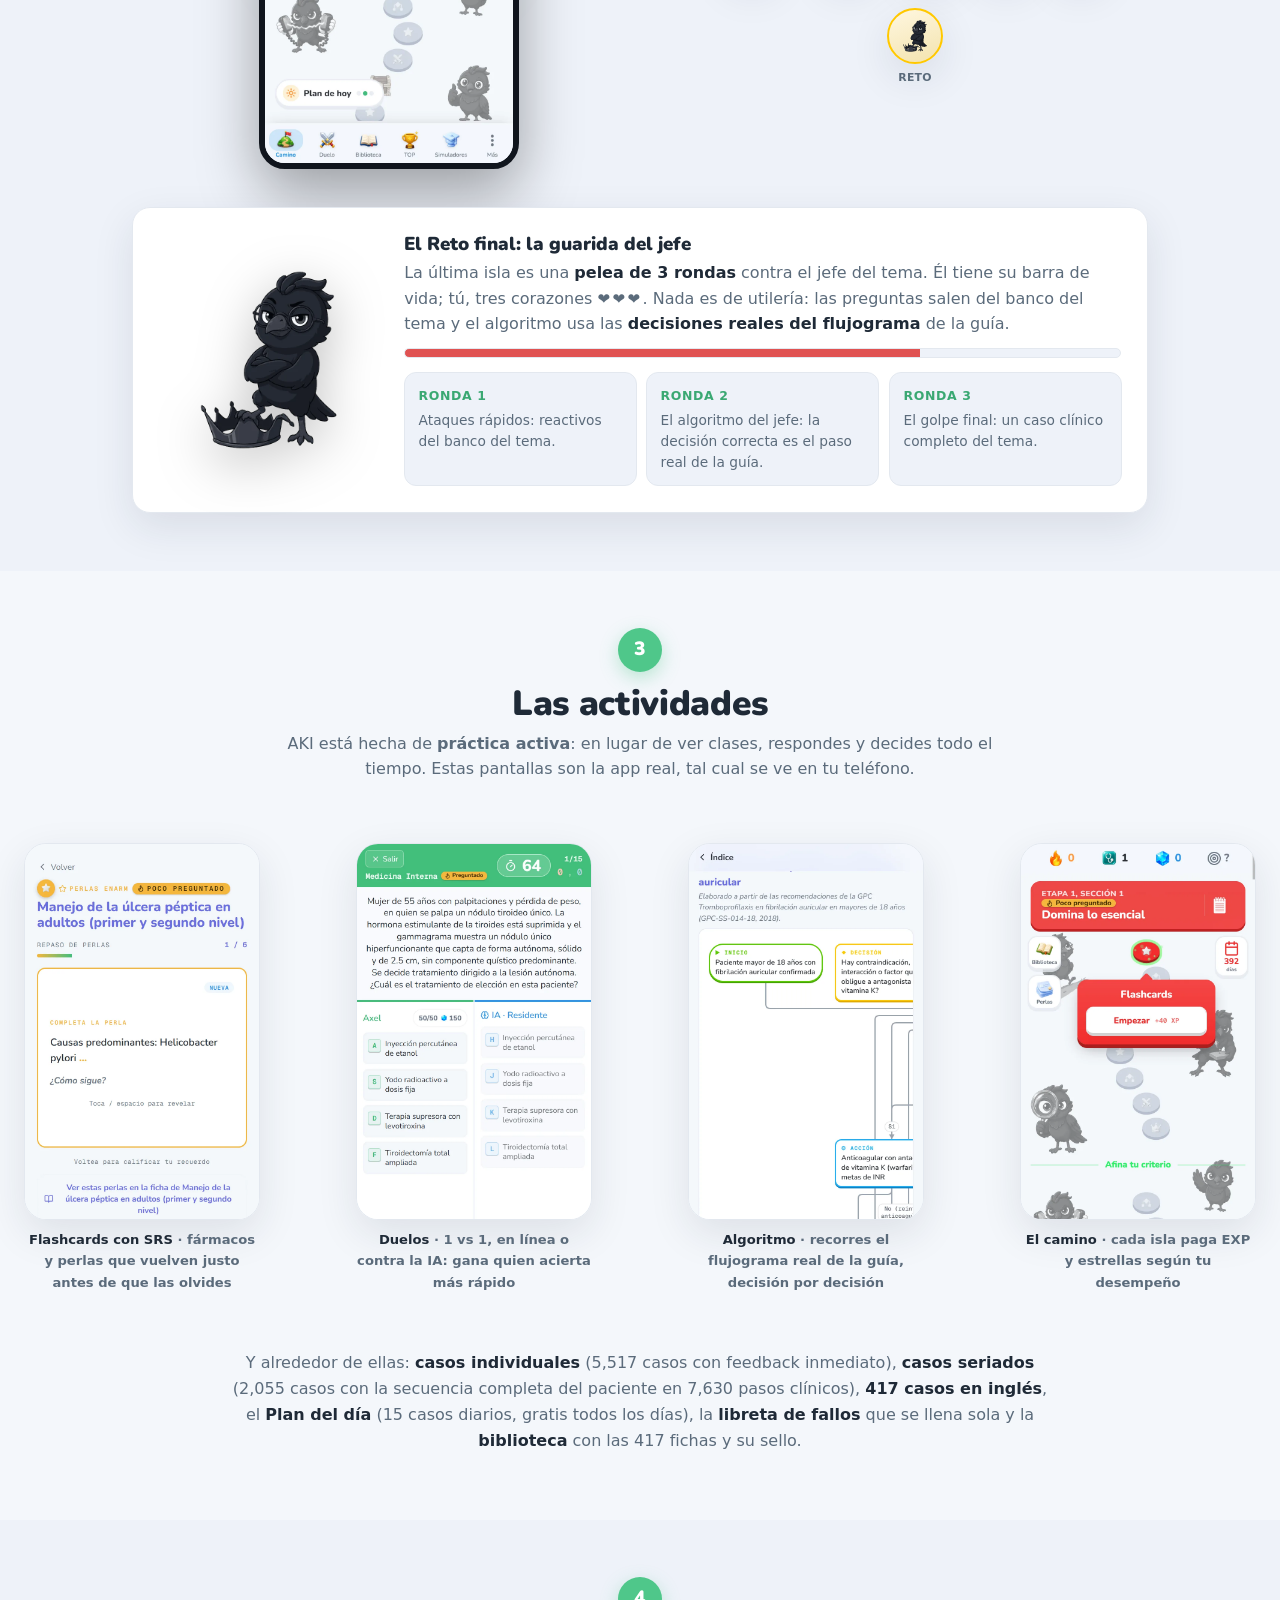
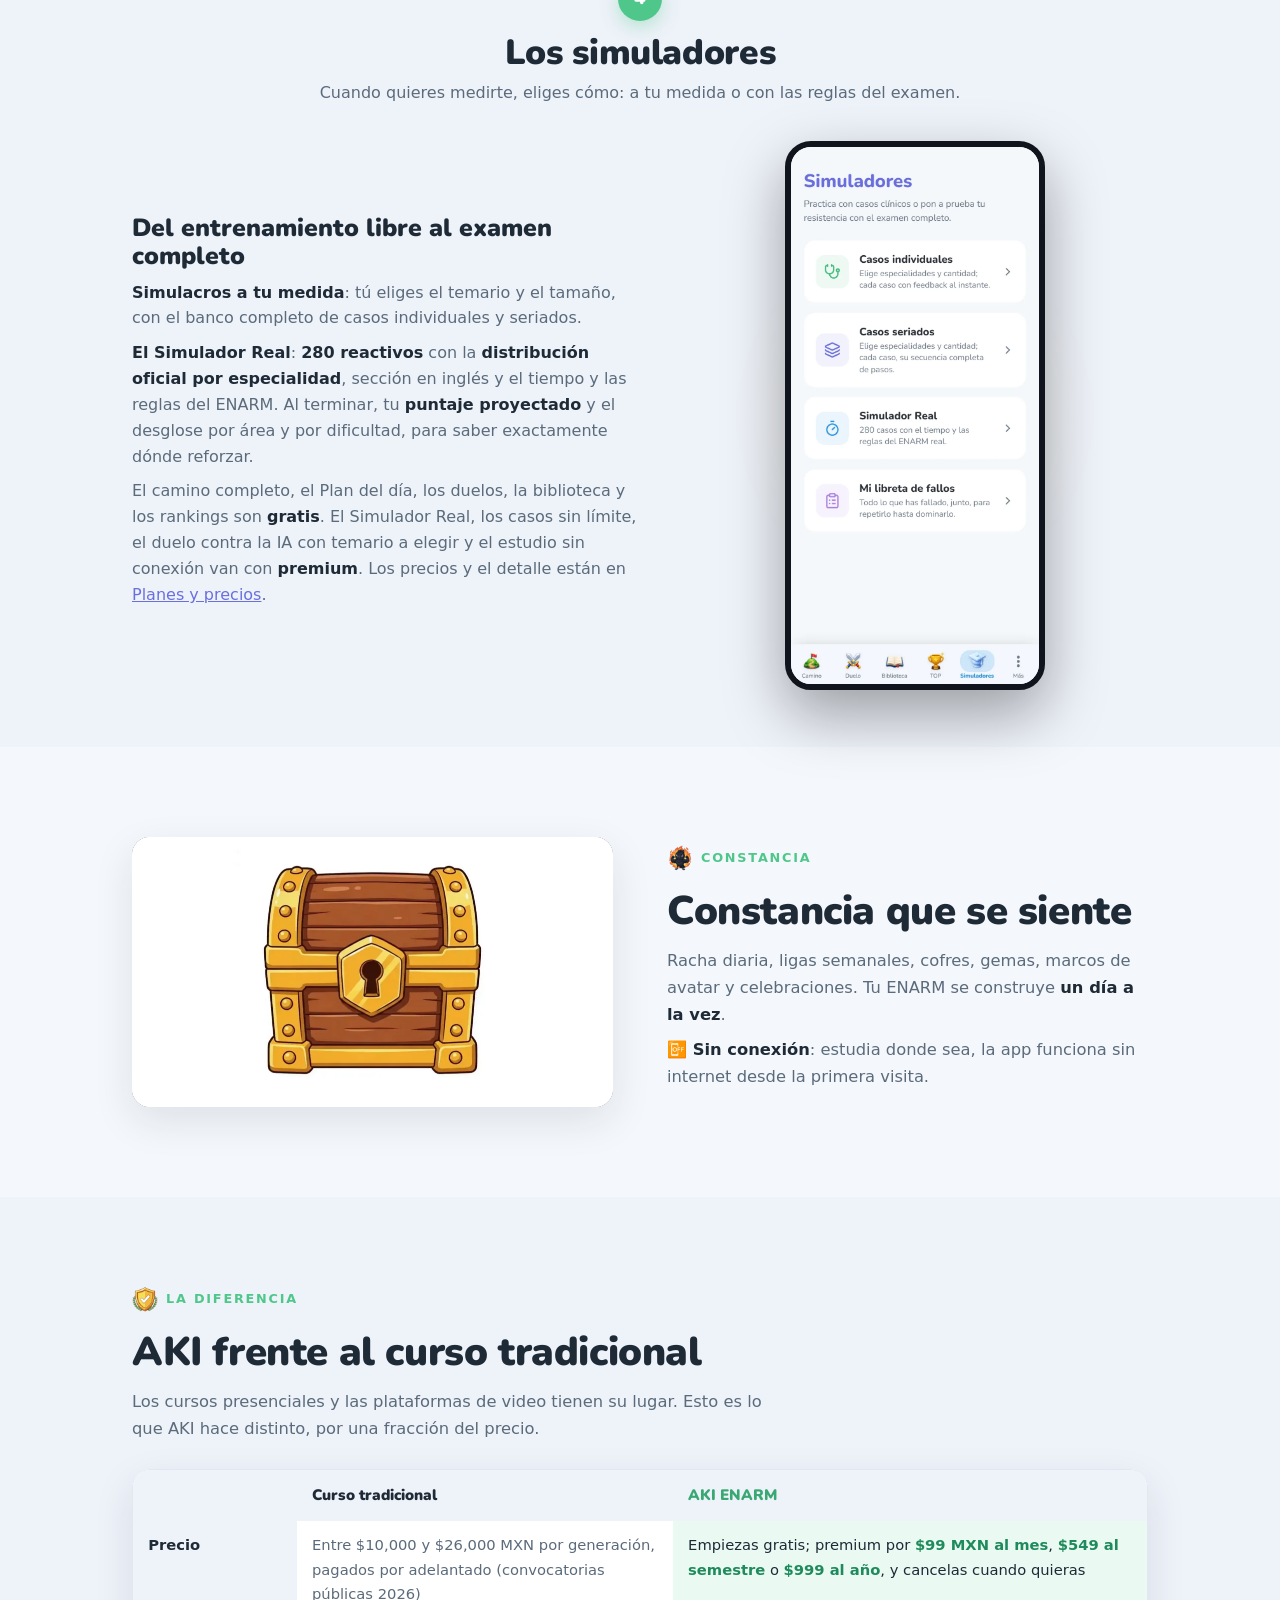
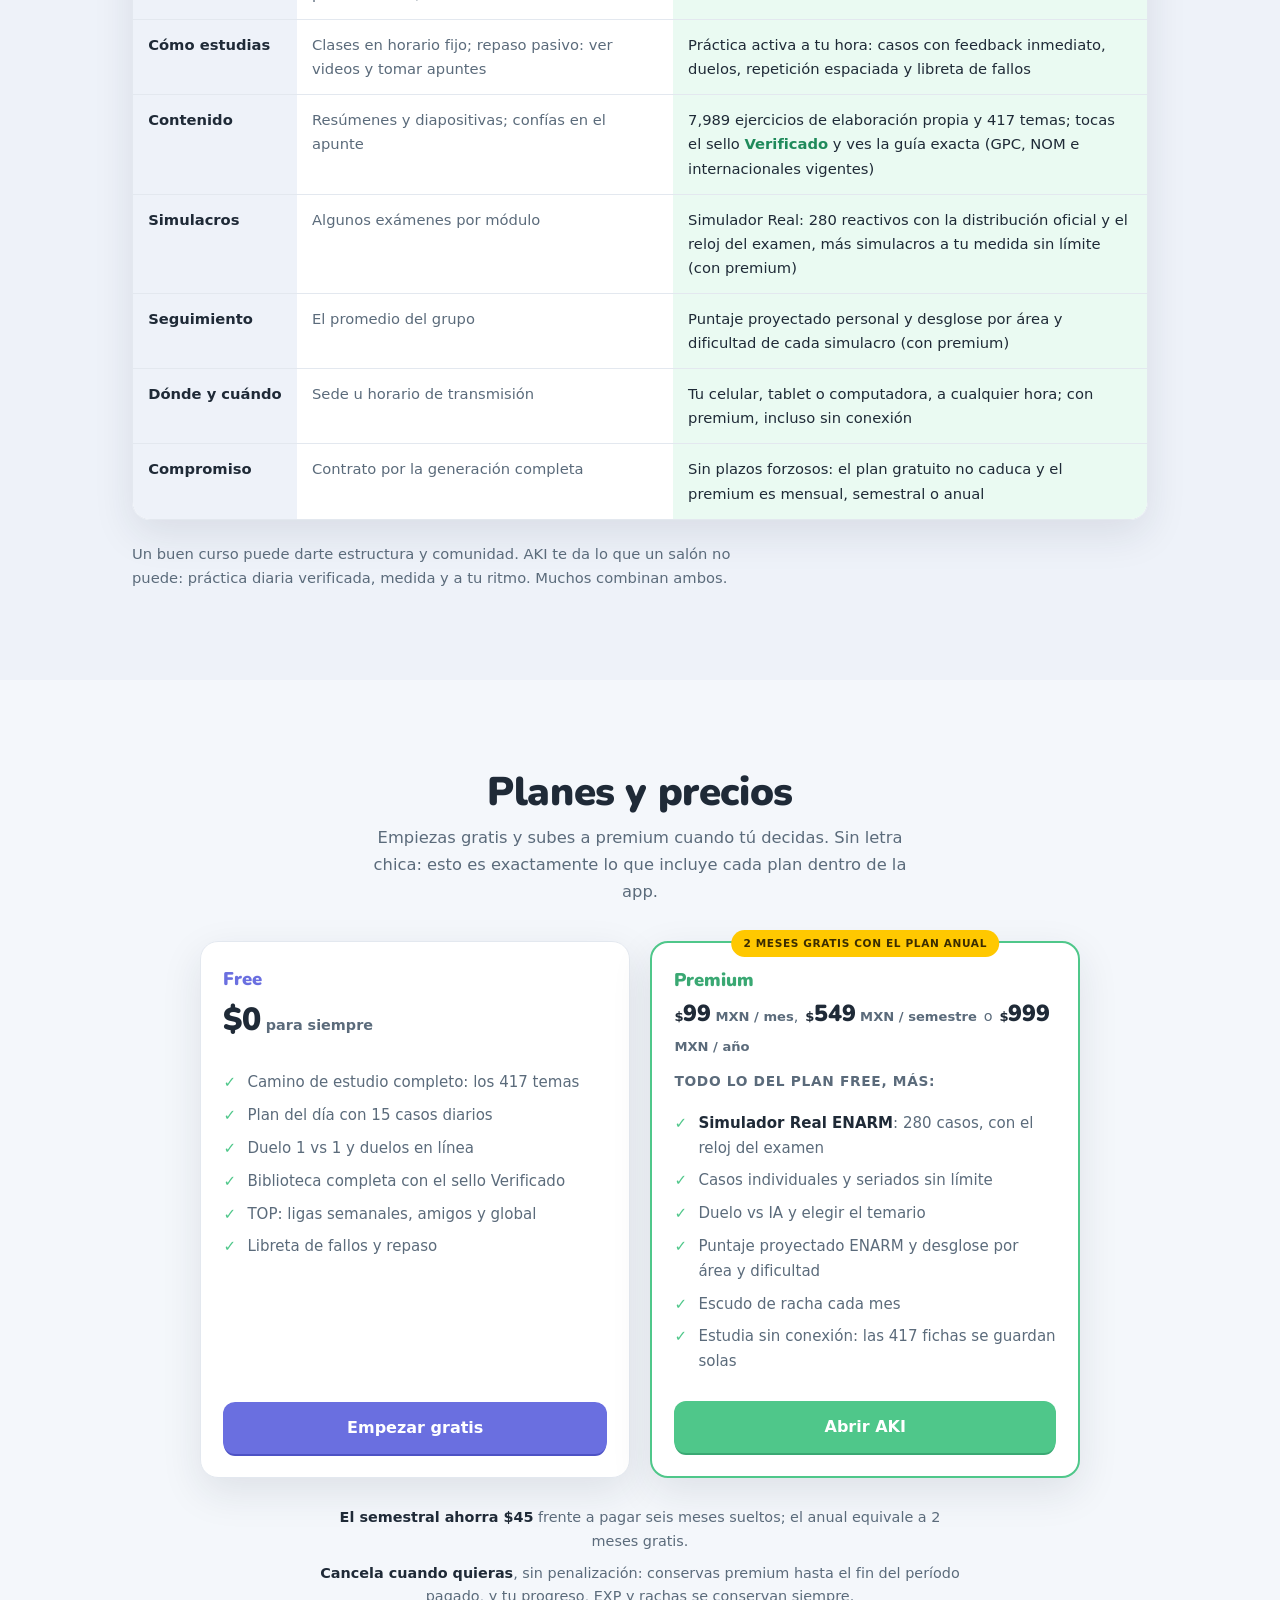
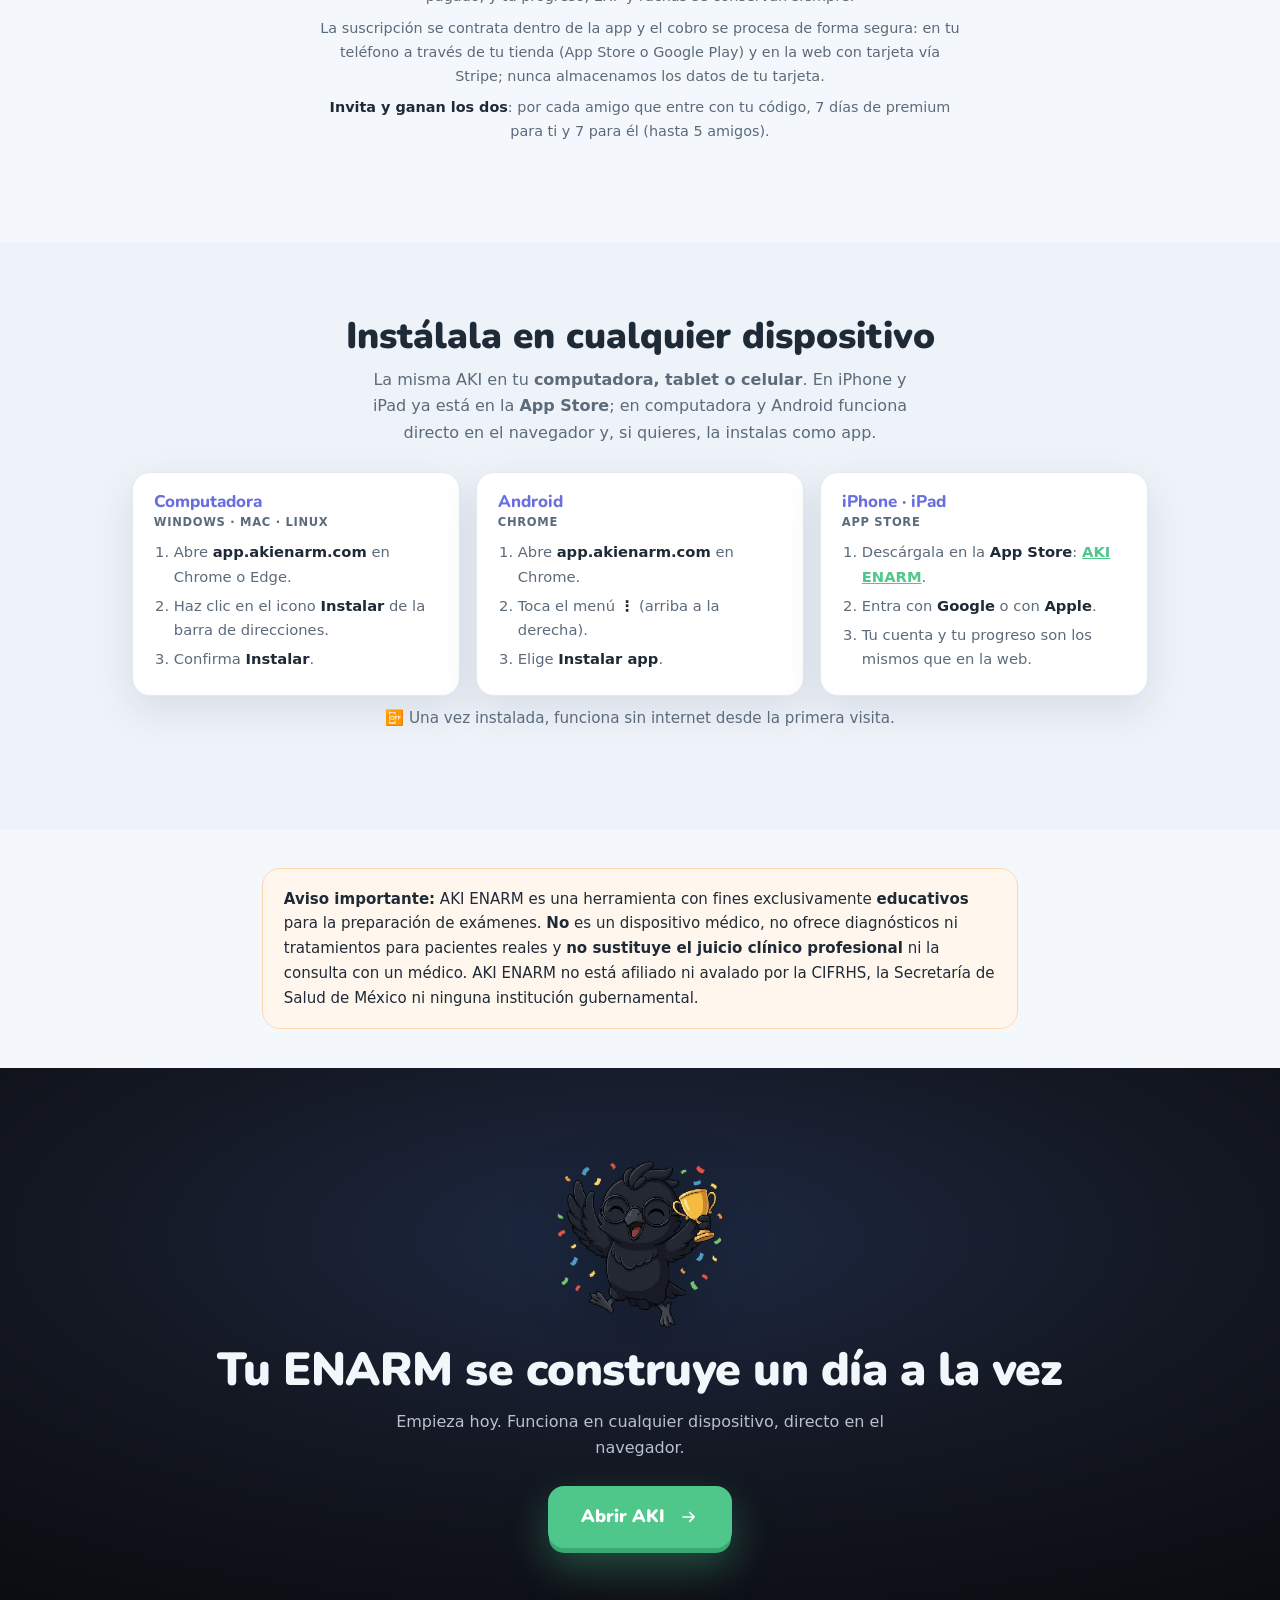
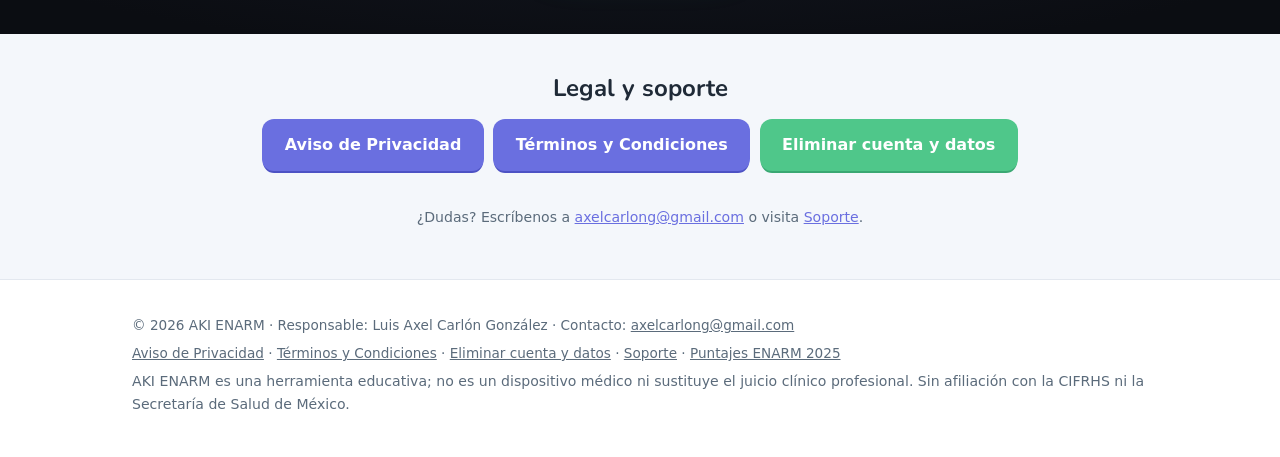
==== commit d8f7af01: "Cifras: 7,630 pasos clínicos en los casos seriados (6,133 + 1,497 preguntas de rama de Medicina fami" ====
--- a/index.html
+++ b/index.html
@@ -31,6 +31,10 @@
 <link rel="stylesheet" href="https://fonts.googleapis.com/css2?family=Nunito:wght@800;900&display=swap" media="print" onload="this.media='all'">
 <noscript><link rel="stylesheet" href="https://fonts.googleapis.com/css2?family=Nunito:wght@800;900&display=swap"></noscript>
 <link rel="stylesheet" href="/styles.css">
+<!-- t226: Vercel Web Analytics (sin cookies): visitas, referencias y UTM de la campaña; se activa en Vercel → proyecto → Analytics.
+     site.js manda los eventos app_store / app_web (toques al badge y a la app web); si el plan no admite eventos, solo cuenta visitas. -->
+<script>window.va = window.va || function () { (window.vaq = window.vaq || []).push(arguments); };</script>
+<script defer src="/_vercel/insights/script.js"></script>
 <link rel="preload" as="image" href="/assets/aki-hero.webp" fetchpriority="high">
 <script type="application/ld+json">
 {
@@ -128,7 +132,7 @@
       <div class="cifra reveal" style="--i:1"><b class="contador" data-fin="5517">0</b><span>casos individuales</span></div>
       <div class="cifra reveal" style="--i:2"><b class="contador" data-fin="2055">0</b><span>casos seriados</span></div>
       <div class="cifra reveal" style="--i:3"><b class="contador" data-fin="417">0</b><span>casos en inglés</span></div>
-      <div class="cifra reveal" style="--i:1"><b class="contador" data-fin="6133">0</b><span>pasos clínicos en seriados</span></div>
+      <div class="cifra reveal" style="--i:1"><b class="contador" data-fin="7630">0</b><span>pasos clínicos en seriados</span></div>
       <div class="cifra reveal" style="--i:2"><b class="contador" data-fin="417">0</b><span>temas con su fuente</span></div>
       <div class="cifra reveal" style="--i:3"><b class="contador" data-fin="727">0</b><span>flujogramas de decisión</span></div>
       <div class="cifra reveal" style="--i:4"><b class="contador" data-fin="280">0</b><span>reactivos · Simulador Real</span></div>
@@ -255,7 +259,7 @@
         </figure>
       </div>
       <div class="cf-texto reveal" style="max-width:820px; margin:1.4rem auto 0">
-        <p style="text-align:center">Y alrededor de ellas: <strong>casos individuales</strong> (5,517 casos con feedback inmediato), <strong>casos seriados</strong> (2,055 casos con la secuencia completa del paciente en 6,133 pasos clínicos), <strong>417 casos en inglés</strong>, el <strong>Plan del día</strong> (15 casos diarios, gratis todos los días), la <strong>libreta de fallos</strong> que se llena sola y la <strong>biblioteca</strong> con las 417 fichas y su sello.</p>
+        <p style="text-align:center">Y alrededor de ellas: <strong>casos individuales</strong> (5,517 casos con feedback inmediato), <strong>casos seriados</strong> (2,055 casos con la secuencia completa del paciente en 7,630 pasos clínicos), <strong>417 casos en inglés</strong>, el <strong>Plan del día</strong> (15 casos diarios, gratis todos los días), la <strong>libreta de fallos</strong> que se llena sola y la <strong>biblioteca</strong> con las 417 fichas y su sello.</p>
       </div>
     </div>
   </section>
--- a/styles.css
+++ b/styles.css
@@ -624,3 +624,7 @@
 @media (prefers-reduced-motion:reduce){
   .cf-carrusel{scroll-behavior:auto}
 }
+
+/* t226 (14-sep-2026): en iPhone/iPad (html.es-ios, lo pone site.js) el botón grande dice «Descargar en el App Store» y el badge
+   oficial sigue en la fila; el texto es más largo, así que baja un poco de tamaño para caber en una sola línea a 320 px. */
+html.es-ios .btn-hero{font-size:1.02rem; padding:1rem 1.6rem; white-space:nowrap}
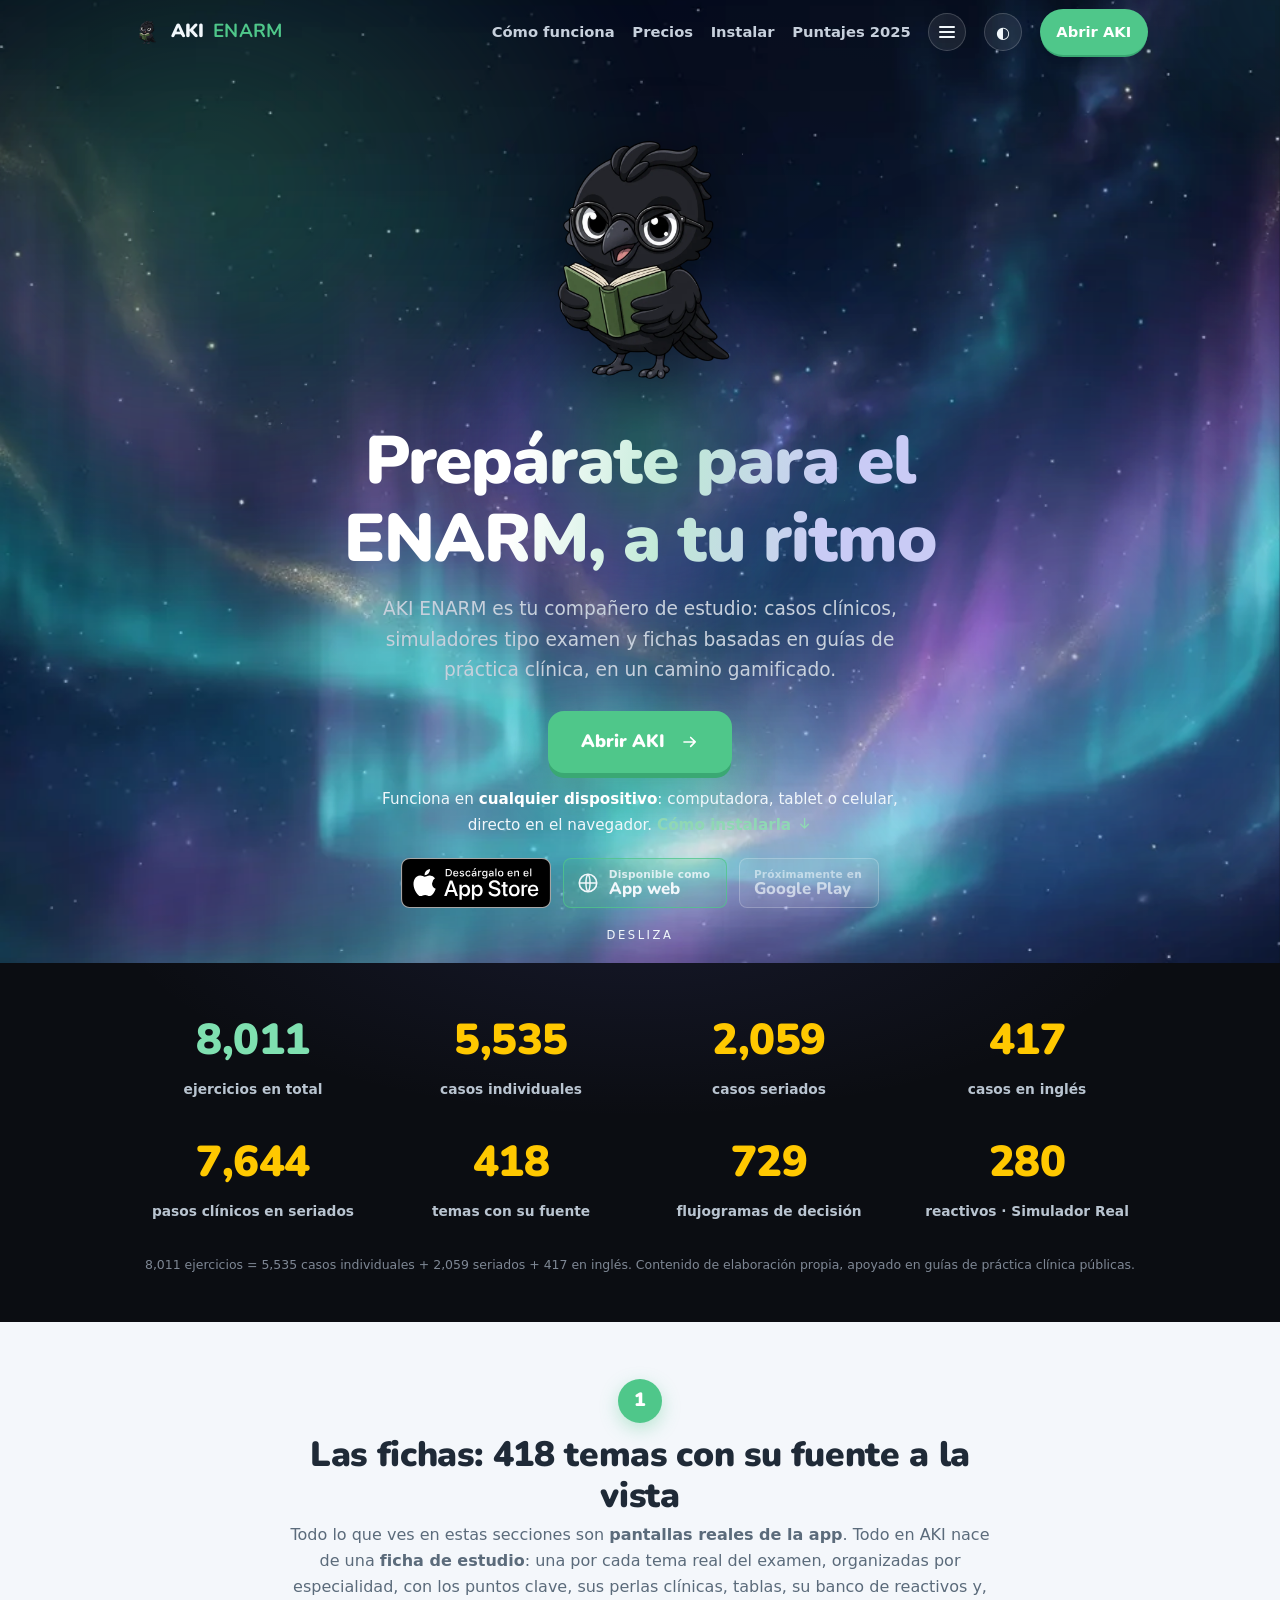
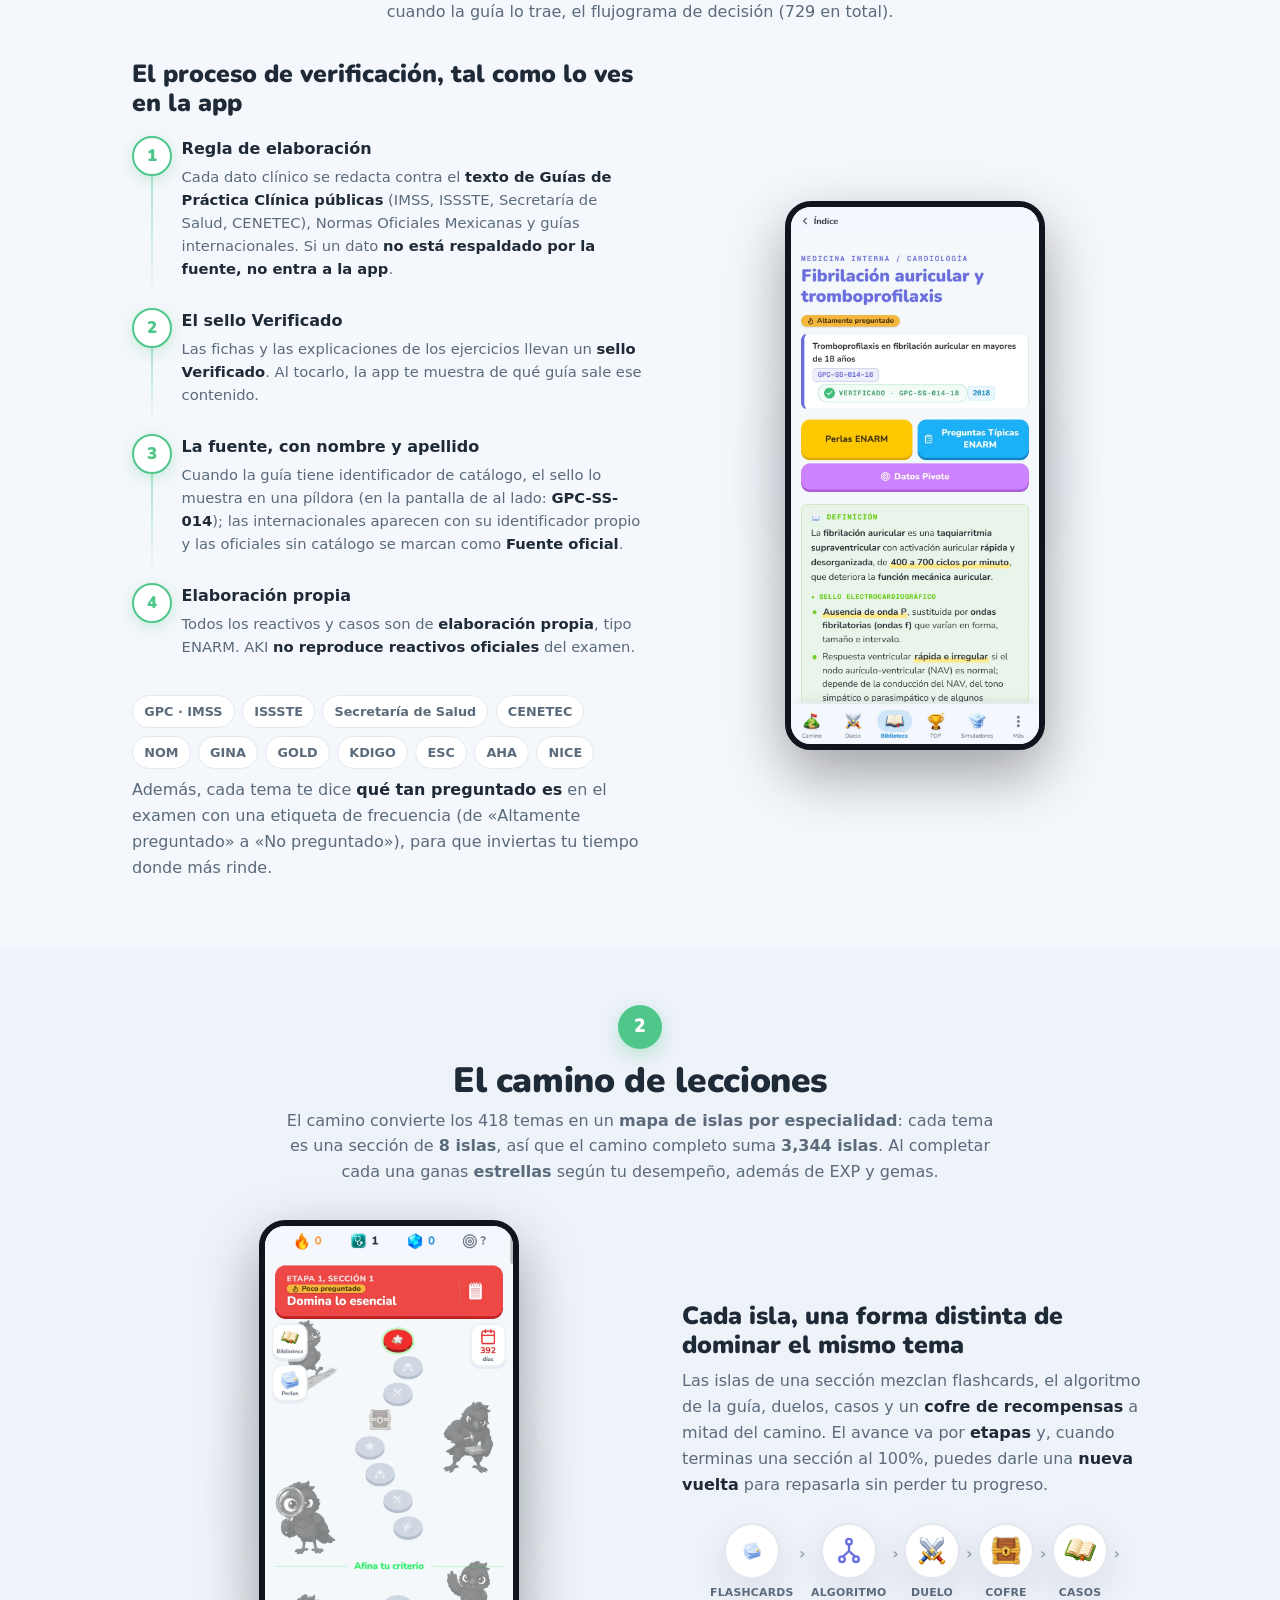
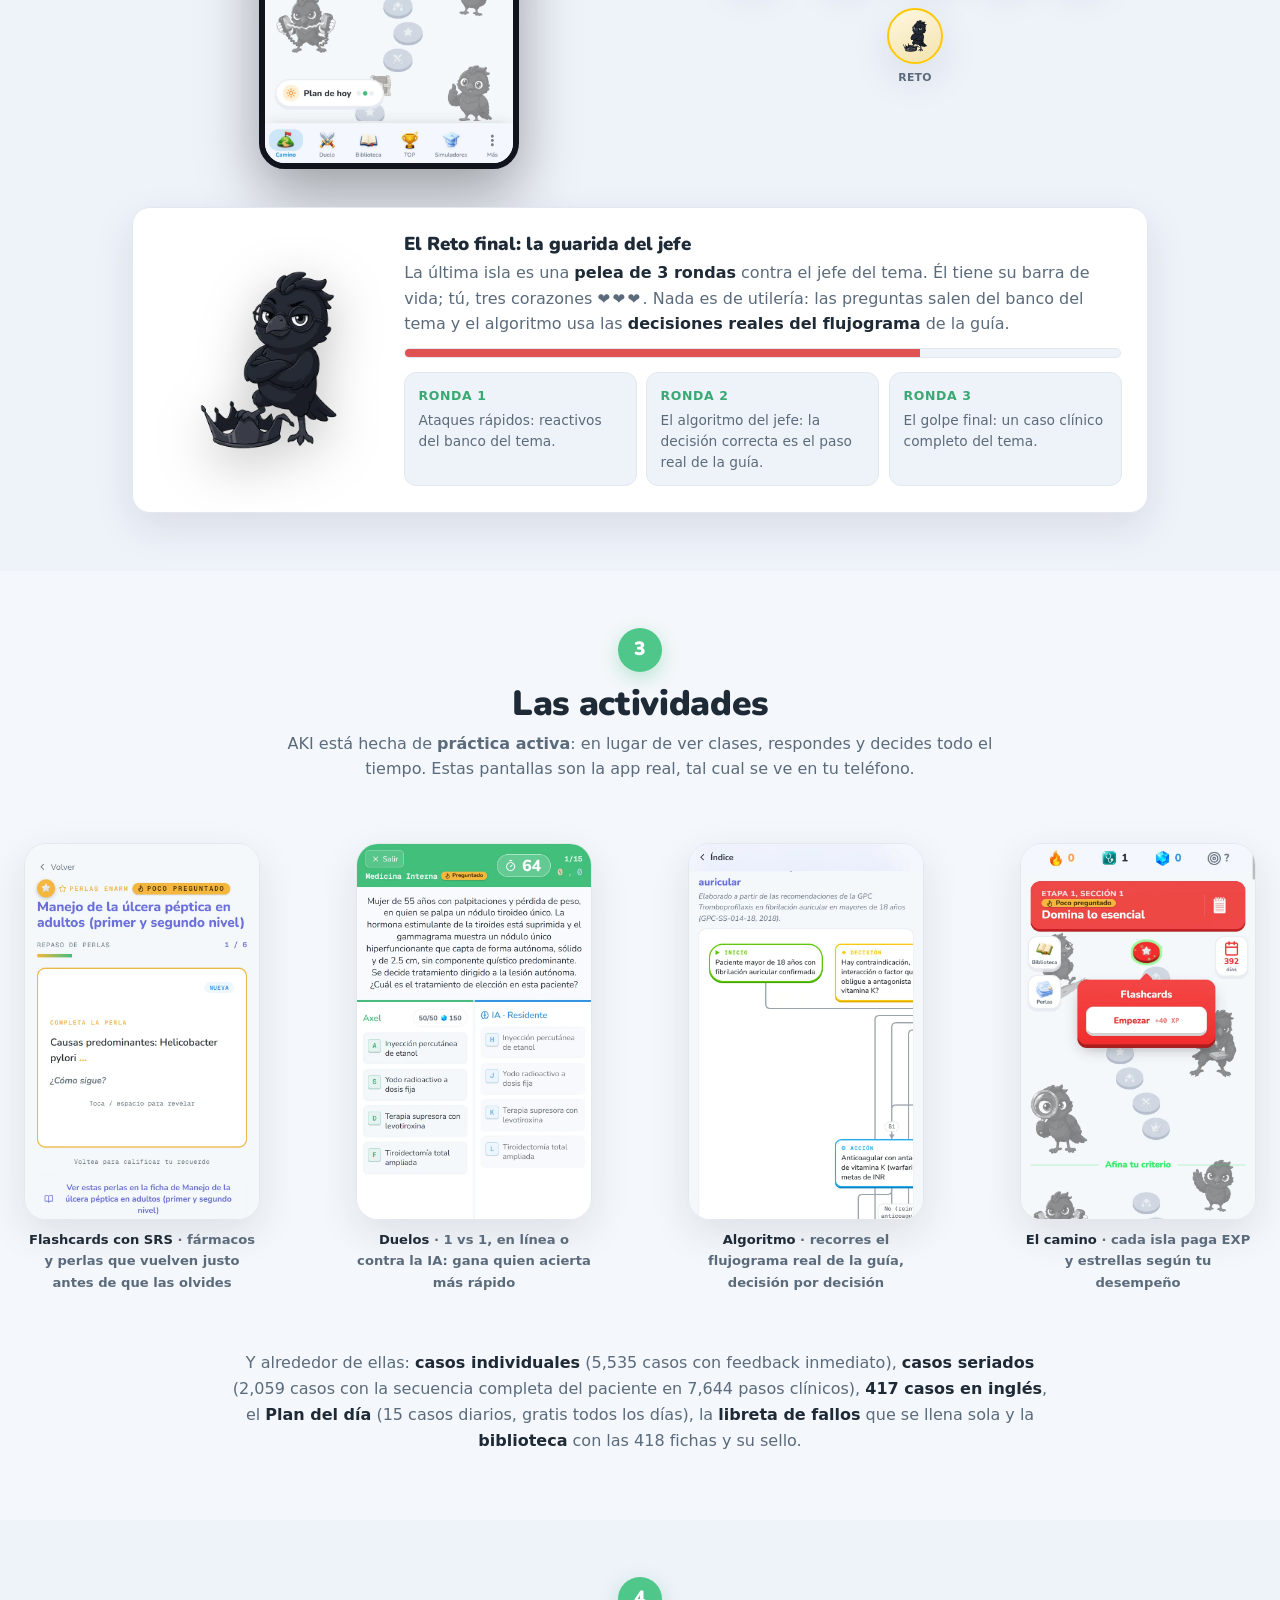
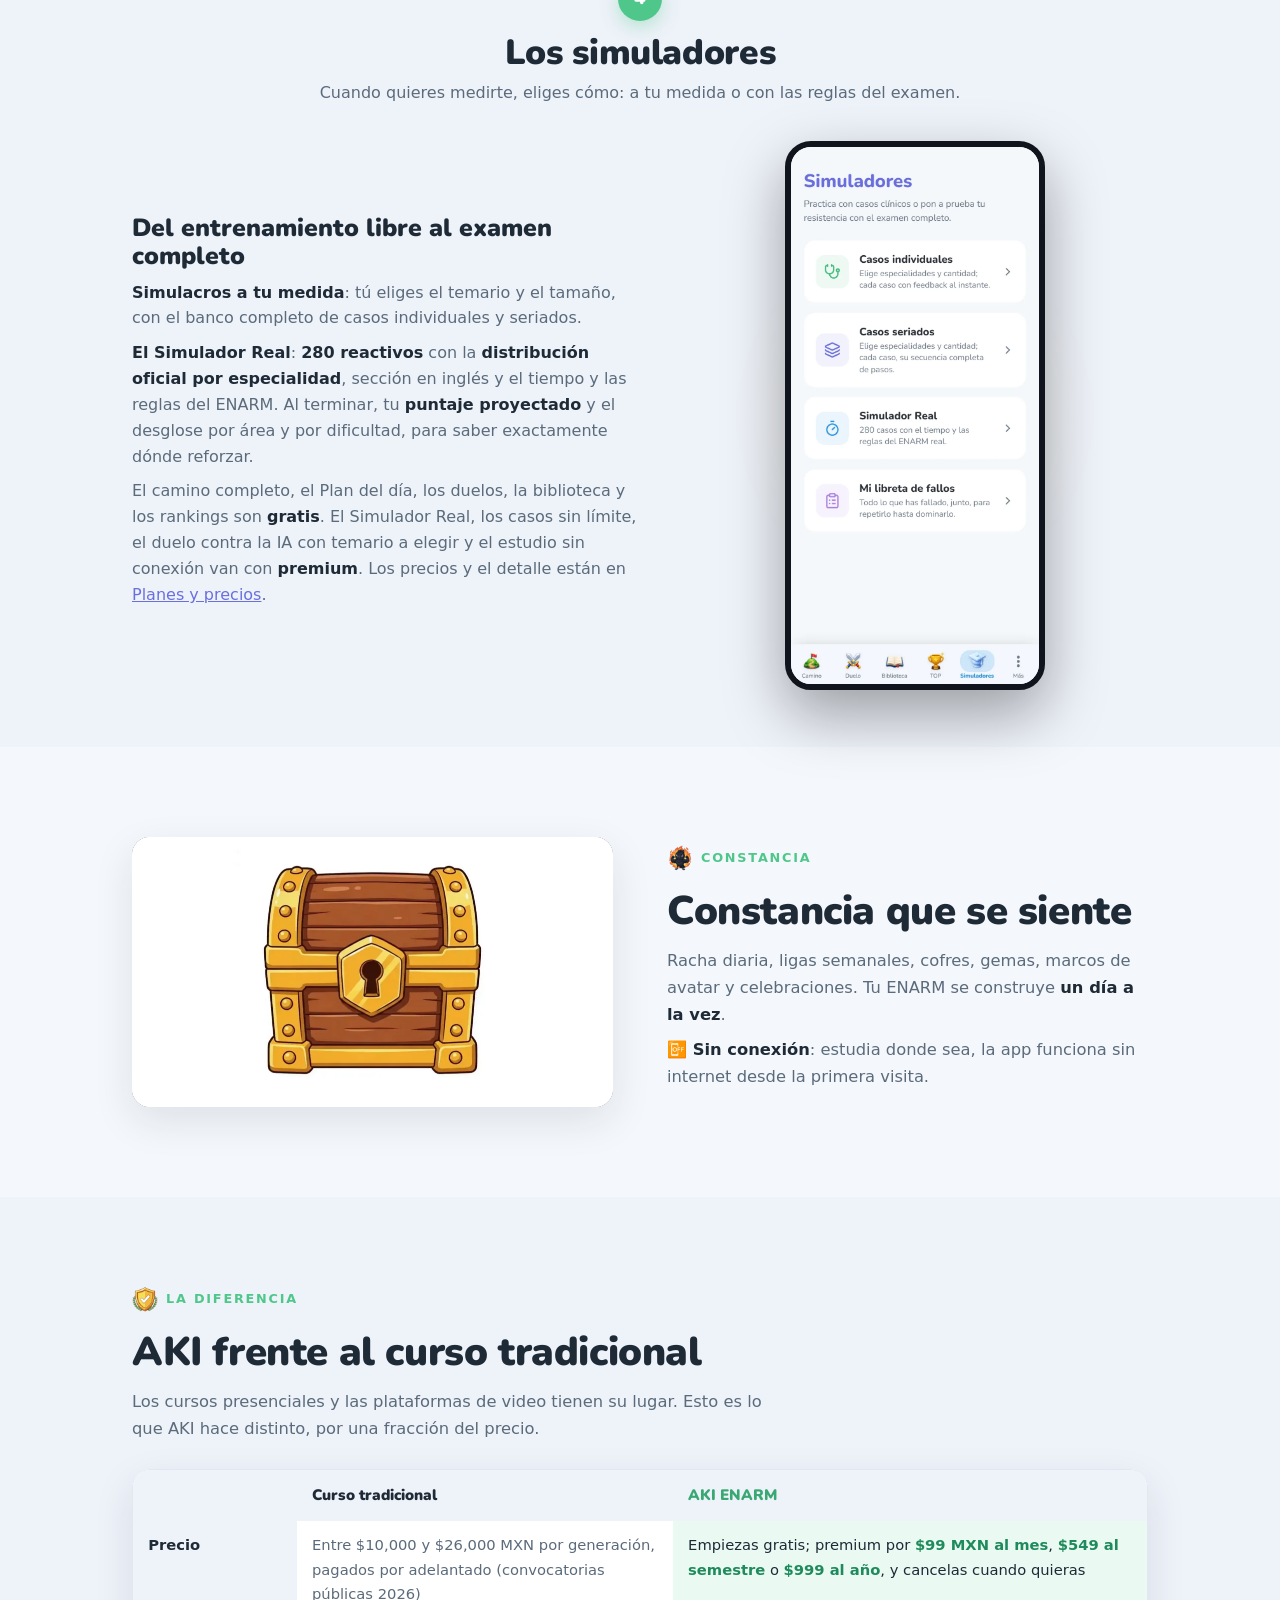
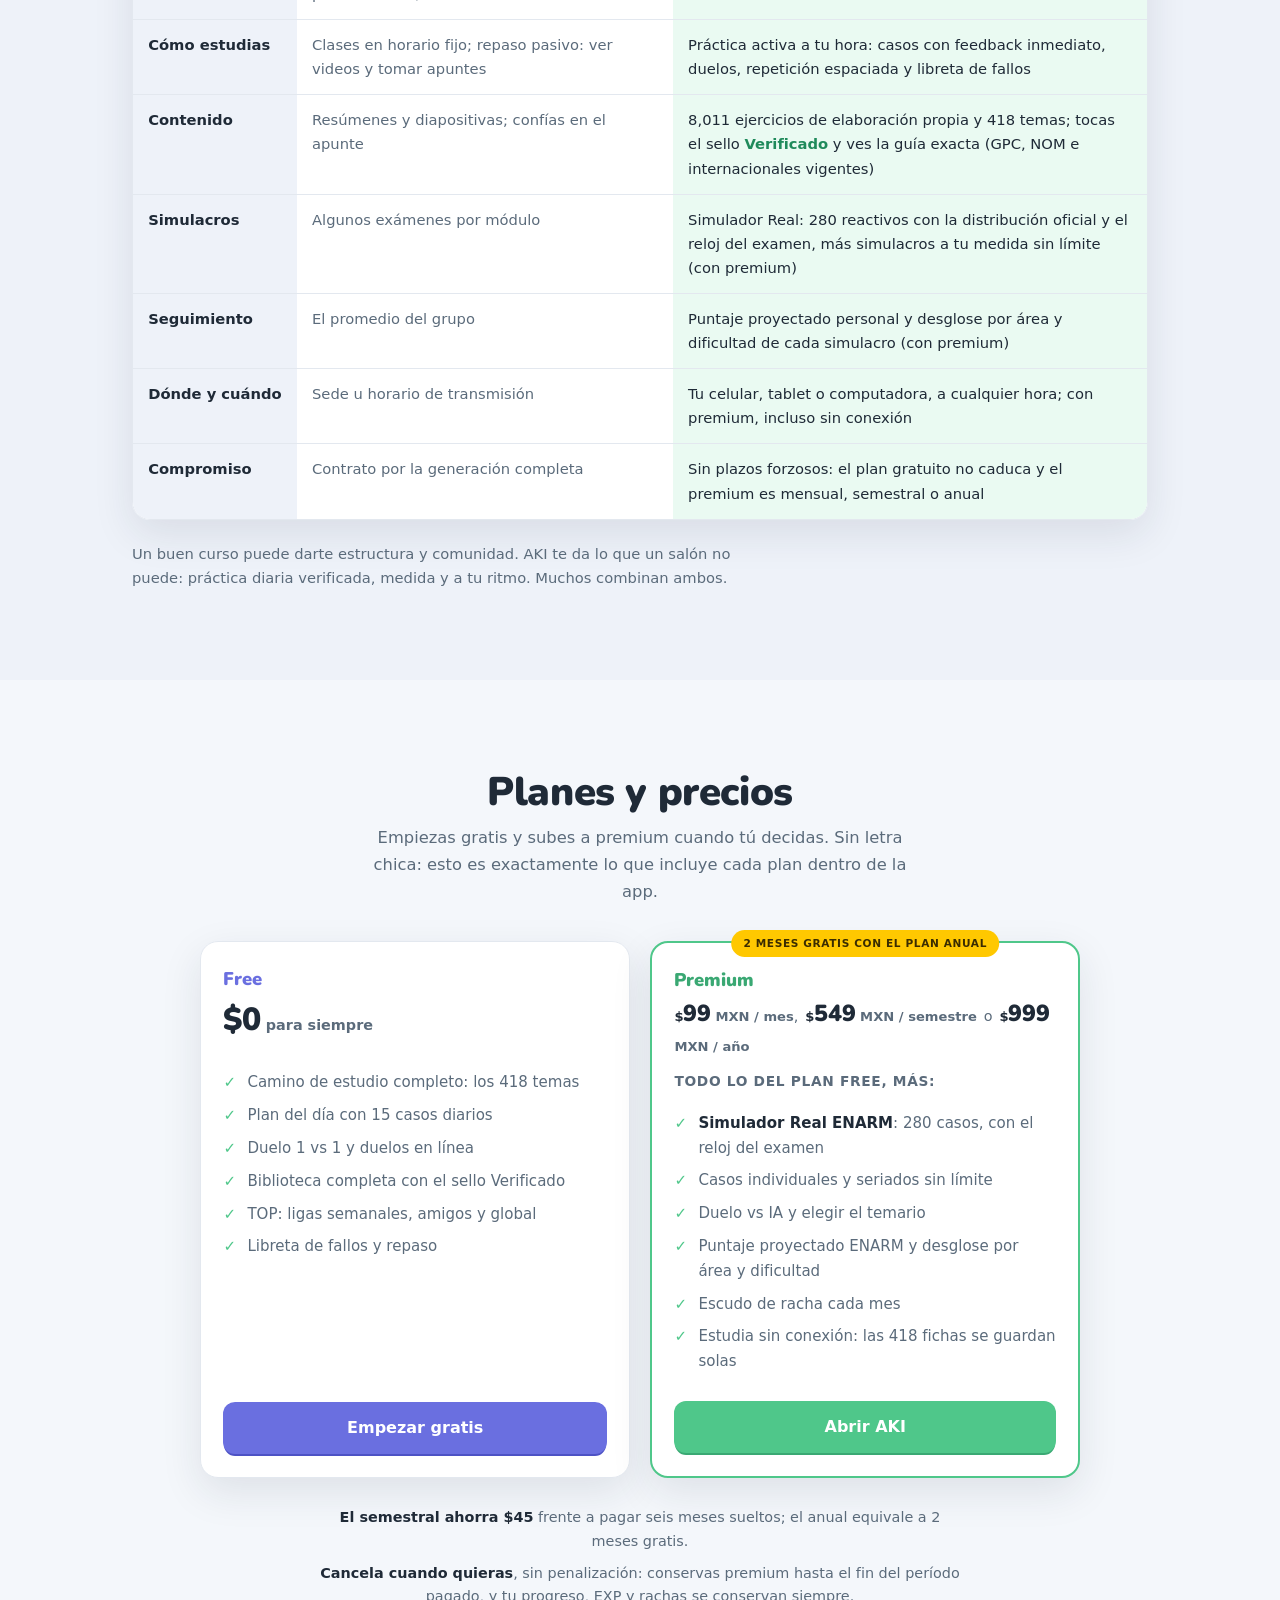
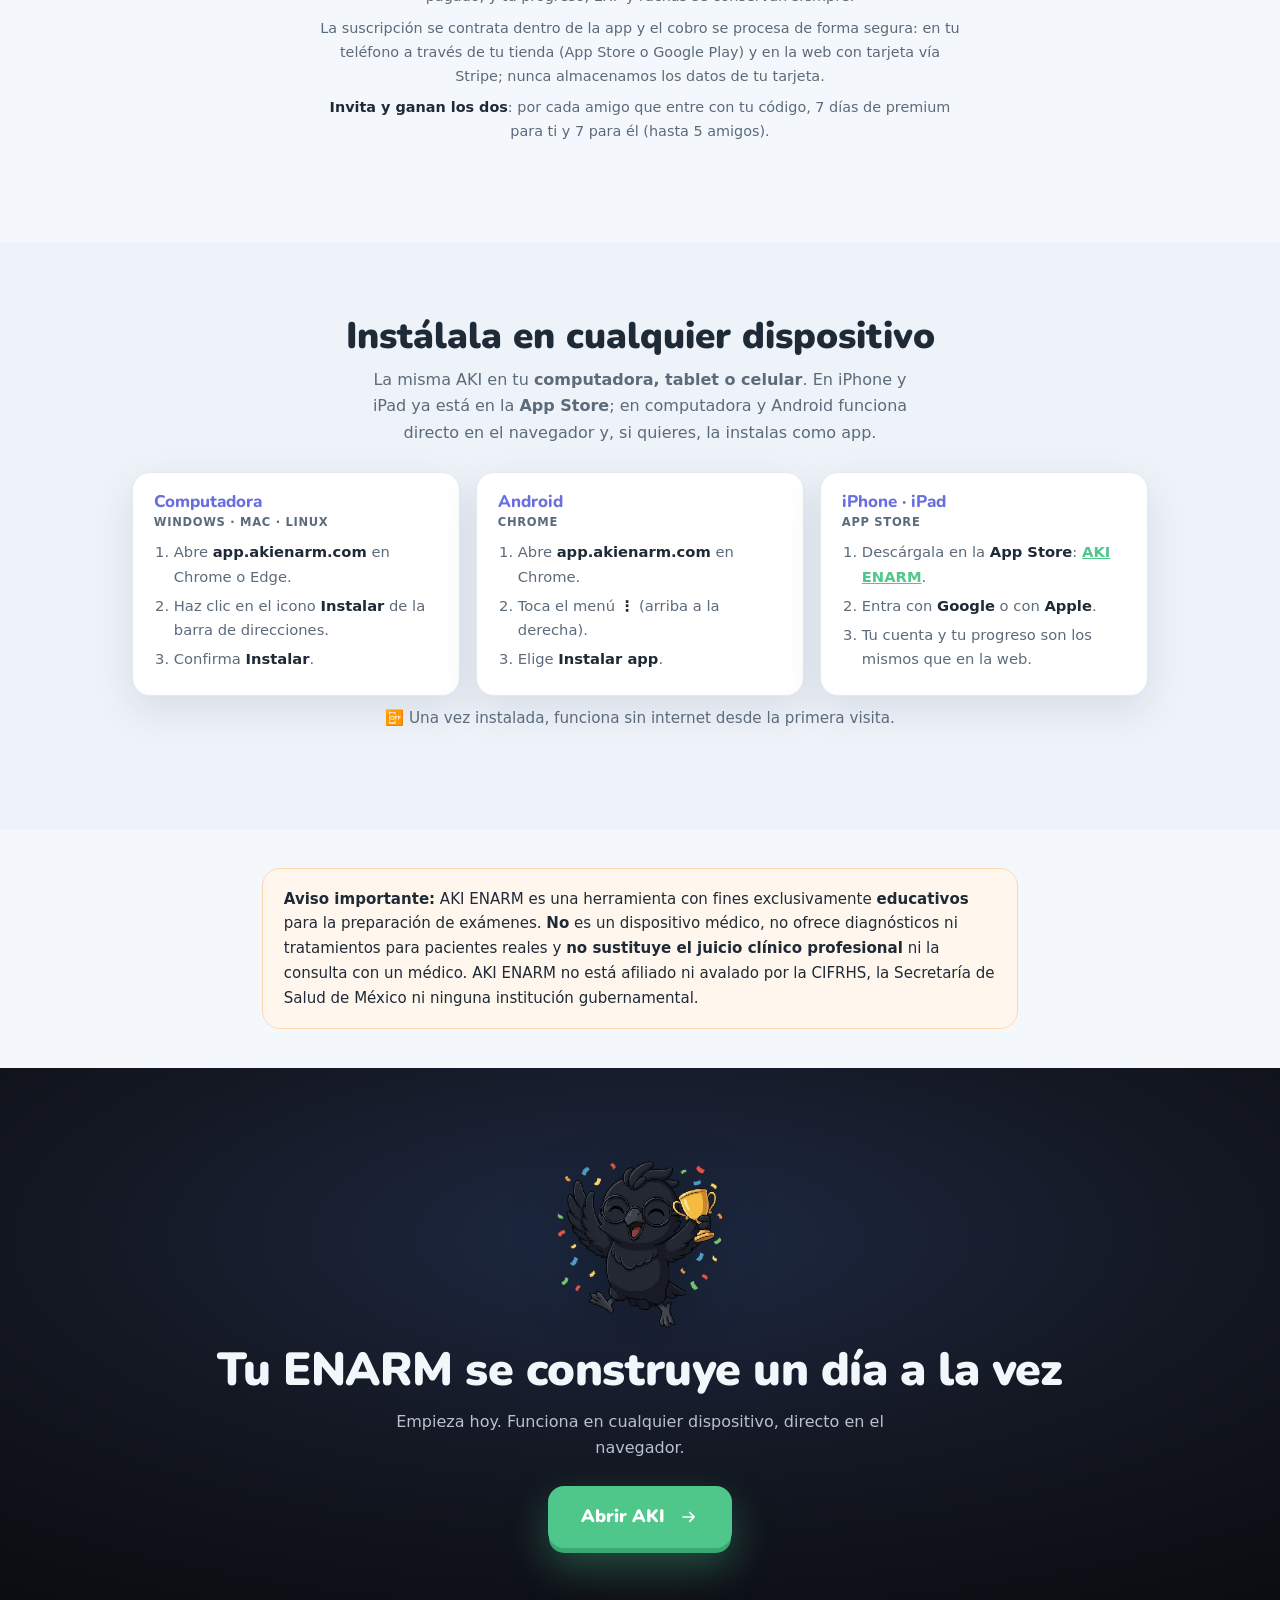
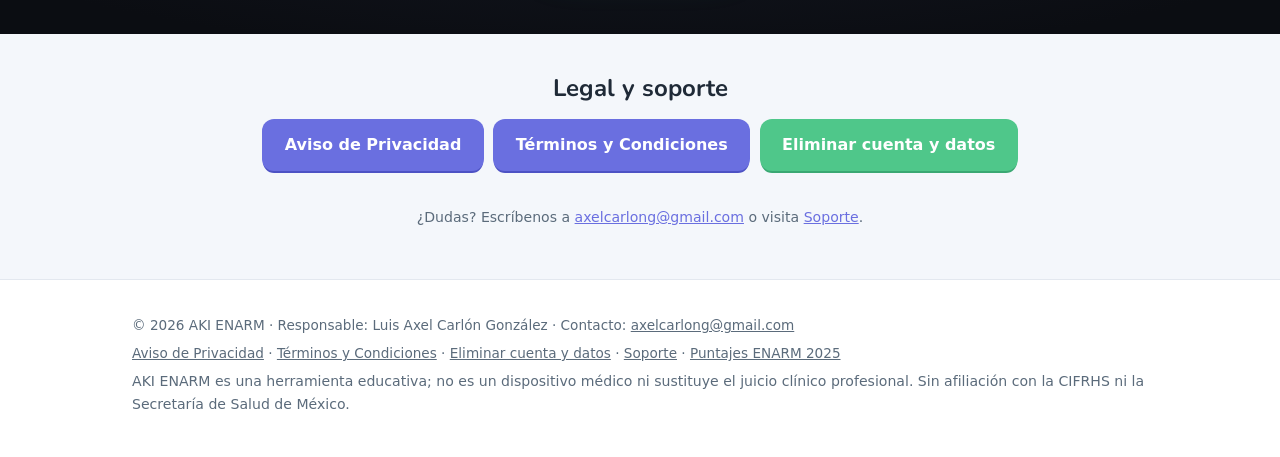
==== commit 863a9e32: "Cifras: 418 temas, 3,344 islas, 5,535 casos individuales, 2,059 seriados, 7,644 pasos clínicos, 729 " ====
--- a/index.html
+++ b/index.html
@@ -4,7 +4,7 @@
 <meta charset="utf-8">
 <meta name="viewport" content="width=device-width, initial-scale=1">
 <title>AKI ENARM · Prepárate para el ENARM con casos basados en evidencia</title>
-<meta name="description" content="AKI ENARM es una app educativa para preparar el Examen Nacional de Aspirantes a Residencias Médicas (ENARM): 7,989 ejercicios verificados con guías de práctica clínica, simuladores y duelos. Empieza gratis; premium por $99 MXN al mes, $549 al semestre o $999 al año.">
+<meta name="description" content="AKI ENARM es una app educativa para preparar el Examen Nacional de Aspirantes a Residencias Médicas (ENARM): 8,011 ejercicios verificados con guías de práctica clínica, simuladores y duelos. Empieza gratis; premium por $99 MXN al mes, $549 al semestre o $999 al año.">
 <link rel="canonical" href="https://www.akienarm.com/">
 <meta name="theme-color" content="#0b0d12">
 <meta property="og:type" content="website">
@@ -48,7 +48,7 @@
   "description": "App educativa para preparar el ENARM con casos clínicos, simuladores y fichas basadas en guías de práctica clínica. Plan gratuito; premium por $99 MXN al mes, $549 MXN al semestre o $999 MXN al año.",
   "author": { "@type": "Person", "name": "Luis Axel Carlón González", "email": "axelcarlong@gmail.com" },
   "offers": [
-    { "@type": "Offer", "name": "Plan gratuito", "price": "0", "priceCurrency": "MXN", "description": "Camino de estudio con 417 temas, Plan del día con 15 casos diarios, duelos, biblioteca, rankings y libreta de fallos." },
+    { "@type": "Offer", "name": "Plan gratuito", "price": "0", "priceCurrency": "MXN", "description": "Camino de estudio con 418 temas, Plan del día con 15 casos diarios, duelos, biblioteca, rankings y libreta de fallos." },
     { "@type": "Offer", "name": "AKI Premium mensual", "price": "99", "priceCurrency": "MXN", "description": "Suscripción mensual: Simulador Real de 280 casos, casos sin límite, duelo vs IA, puntaje proyectado, escudo de racha y estudio sin conexión." },
     { "@type": "Offer", "name": "AKI Premium semestral", "price": "549", "priceCurrency": "MXN", "description": "Suscripción semestral: ahorra $45 MXN frente a seis meses del plan mensual." },
     { "@type": "Offer", "name": "AKI Premium anual", "price": "999", "priceCurrency": "MXN", "description": "Suscripción anual (equivale a 2 meses gratis frente al plan mensual)." }
@@ -128,15 +128,15 @@
   <!-- ============ CIFRAS VERIFICADAS ============ -->
   <section class="cifras" aria-label="Cifras de contenido">
     <div class="wrap">
-      <div class="cifra reveal cifra-total" style="--i:0"><b class="contador" data-fin="7989">0</b><span>ejercicios en total</span></div>
-      <div class="cifra reveal" style="--i:1"><b class="contador" data-fin="5517">0</b><span>casos individuales</span></div>
-      <div class="cifra reveal" style="--i:2"><b class="contador" data-fin="2055">0</b><span>casos seriados</span></div>
+      <div class="cifra reveal cifra-total" style="--i:0"><b class="contador" data-fin="8011">0</b><span>ejercicios en total</span></div>
+      <div class="cifra reveal" style="--i:1"><b class="contador" data-fin="5535">0</b><span>casos individuales</span></div>
+      <div class="cifra reveal" style="--i:2"><b class="contador" data-fin="2059">0</b><span>casos seriados</span></div>
       <div class="cifra reveal" style="--i:3"><b class="contador" data-fin="417">0</b><span>casos en inglés</span></div>
-      <div class="cifra reveal" style="--i:1"><b class="contador" data-fin="7630">0</b><span>pasos clínicos en seriados</span></div>
-      <div class="cifra reveal" style="--i:2"><b class="contador" data-fin="417">0</b><span>temas con su fuente</span></div>
-      <div class="cifra reveal" style="--i:3"><b class="contador" data-fin="727">0</b><span>flujogramas de decisión</span></div>
+      <div class="cifra reveal" style="--i:1"><b class="contador" data-fin="7644">0</b><span>pasos clínicos en seriados</span></div>
+      <div class="cifra reveal" style="--i:2"><b class="contador" data-fin="418">0</b><span>temas con su fuente</span></div>
+      <div class="cifra reveal" style="--i:3"><b class="contador" data-fin="729">0</b><span>flujogramas de decisión</span></div>
       <div class="cifra reveal" style="--i:4"><b class="contador" data-fin="280">0</b><span>reactivos · Simulador Real</span></div>
-      <p class="nota reveal" style="--i:5">7,989 ejercicios = 5,517 casos individuales + 2,055 seriados + 417 en inglés. Contenido de elaboración propia, apoyado en guías de práctica clínica públicas.</p>
+      <p class="nota reveal" style="--i:5">8,011 ejercicios = 5,535 casos individuales + 2,059 seriados + 417 en inglés. Contenido de elaboración propia, apoyado en guías de práctica clínica públicas.</p>
     </div>
   </section>
 
@@ -146,8 +146,8 @@
     <div class="wrap">
       <div class="cf-kicker reveal">
         <span class="num" aria-hidden="true">1</span>
-        <h2>Las fichas: 417 temas con su fuente a la vista</h2>
-        <p>Todo lo que ves en estas secciones son <strong>pantallas reales de la app</strong>. Todo en AKI nace de una <strong>ficha de estudio</strong>: una por cada tema real del examen, organizadas por especialidad, con los puntos clave, sus perlas clínicas, tablas, su banco de reactivos y, cuando la guía lo trae, el flujograma de decisión (727 en total).</p>
+        <h2>Las fichas: 418 temas con su fuente a la vista</h2>
+        <p>Todo lo que ves en estas secciones son <strong>pantallas reales de la app</strong>. Todo en AKI nace de una <strong>ficha de estudio</strong>: una por cada tema real del examen, organizadas por especialidad, con los puntos clave, sus perlas clínicas, tablas, su banco de reactivos y, cuando la guía lo trae, el flujograma de decisión (729 en total).</p>
       </div>
       <div class="cf-dual">
         <div class="cf-texto">
@@ -189,7 +189,7 @@
       <div class="cf-kicker reveal">
         <span class="num" aria-hidden="true">2</span>
         <h2>El camino de lecciones</h2>
-        <p>El camino convierte los 417 temas en un <strong>mapa de islas por especialidad</strong>: cada tema es una sección de <strong>8 islas</strong>, así que el camino completo suma <strong>3,336 islas</strong>. Al completar cada una ganas <strong>estrellas</strong> según tu desempeño, además de EXP y gemas.</p>
+        <p>El camino convierte los 418 temas en un <strong>mapa de islas por especialidad</strong>: cada tema es una sección de <strong>8 islas</strong>, así que el camino completo suma <strong>3,344 islas</strong>. Al completar cada una ganas <strong>estrellas</strong> según tu desempeño, además de EXP y gemas.</p>
       </div>
       <div class="cf-dual invertida">
         <div class="cf-texto">
@@ -259,7 +259,7 @@
         </figure>
       </div>
       <div class="cf-texto reveal" style="max-width:820px; margin:1.4rem auto 0">
-        <p style="text-align:center">Y alrededor de ellas: <strong>casos individuales</strong> (5,517 casos con feedback inmediato), <strong>casos seriados</strong> (2,055 casos con la secuencia completa del paciente en 7,630 pasos clínicos), <strong>417 casos en inglés</strong>, el <strong>Plan del día</strong> (15 casos diarios, gratis todos los días), la <strong>libreta de fallos</strong> que se llena sola y la <strong>biblioteca</strong> con las 417 fichas y su sello.</p>
+        <p style="text-align:center">Y alrededor de ellas: <strong>casos individuales</strong> (5,535 casos con feedback inmediato), <strong>casos seriados</strong> (2,059 casos con la secuencia completa del paciente en 7,644 pasos clínicos), <strong>417 casos en inglés</strong>, el <strong>Plan del día</strong> (15 casos diarios, gratis todos los días), la <strong>libreta de fallos</strong> que se llena sola y la <strong>biblioteca</strong> con las 418 fichas y su sello.</p>
       </div>
     </div>
   </section>
@@ -319,7 +319,7 @@
           <tbody>
             <tr><th scope="row">Precio</th><td>Entre $10,000 y $26,000 MXN por generación, pagados por adelantado (convocatorias públicas 2026)</td><td class="col-aki">Empiezas gratis; premium por <b>$99 MXN al mes</b>, <b>$549 al semestre</b> o <b>$999 al año</b>, y cancelas cuando quieras</td></tr>
             <tr><th scope="row">Cómo estudias</th><td>Clases en horario fijo; repaso pasivo: ver videos y tomar apuntes</td><td class="col-aki">Práctica activa a tu hora: casos con feedback inmediato, duelos, repetición espaciada y libreta de fallos</td></tr>
-            <tr><th scope="row">Contenido</th><td>Resúmenes y diapositivas; confías en el apunte</td><td class="col-aki">7,989 ejercicios de elaboración propia y 417 temas; tocas el sello <b>Verificado</b> y ves la guía exacta (GPC, NOM e internacionales vigentes)</td></tr>
+            <tr><th scope="row">Contenido</th><td>Resúmenes y diapositivas; confías en el apunte</td><td class="col-aki">8,011 ejercicios de elaboración propia y 418 temas; tocas el sello <b>Verificado</b> y ves la guía exacta (GPC, NOM e internacionales vigentes)</td></tr>
             <tr><th scope="row">Simulacros</th><td>Algunos exámenes por módulo</td><td class="col-aki">Simulador Real: 280 reactivos con la distribución oficial y el reloj del examen, más simulacros a tu medida sin límite (con premium)</td></tr>
             <tr><th scope="row">Seguimiento</th><td>El promedio del grupo</td><td class="col-aki">Puntaje proyectado personal y desglose por área y dificultad de cada simulacro (con premium)</td></tr>
             <tr><th scope="row">Dónde y cuándo</th><td>Sede u horario de transmisión</td><td class="col-aki">Tu celular, tablet o computadora, a cualquier hora; con premium, incluso sin conexión</td></tr>
@@ -341,7 +341,7 @@
           <h3>Free</h3>
           <p class="plan-precio"><b>$0</b><span> para siempre</span></p>
           <ul>
-            <li>Camino de estudio completo: los 417 temas</li>
+            <li>Camino de estudio completo: los 418 temas</li>
             <li>Plan del día con 15 casos diarios</li>
             <li>Duelo 1 vs 1 y duelos en línea</li>
             <li>Biblioteca completa con el sello Verificado</li>
@@ -361,7 +361,7 @@
             <li>Duelo vs IA y elegir el temario</li>
             <li>Puntaje proyectado ENARM y desglose por área y dificultad</li>
             <li>Escudo de racha cada mes</li>
-            <li>Estudia sin conexión: las 417 fichas se guardan solas</li>
+            <li>Estudia sin conexión: las 418 fichas se guardan solas</li>
           </ul>
           <a class="btn" href="https://app.akienarm.com" target="_blank" rel="noopener">Abrir AKI</a>
         </div>
